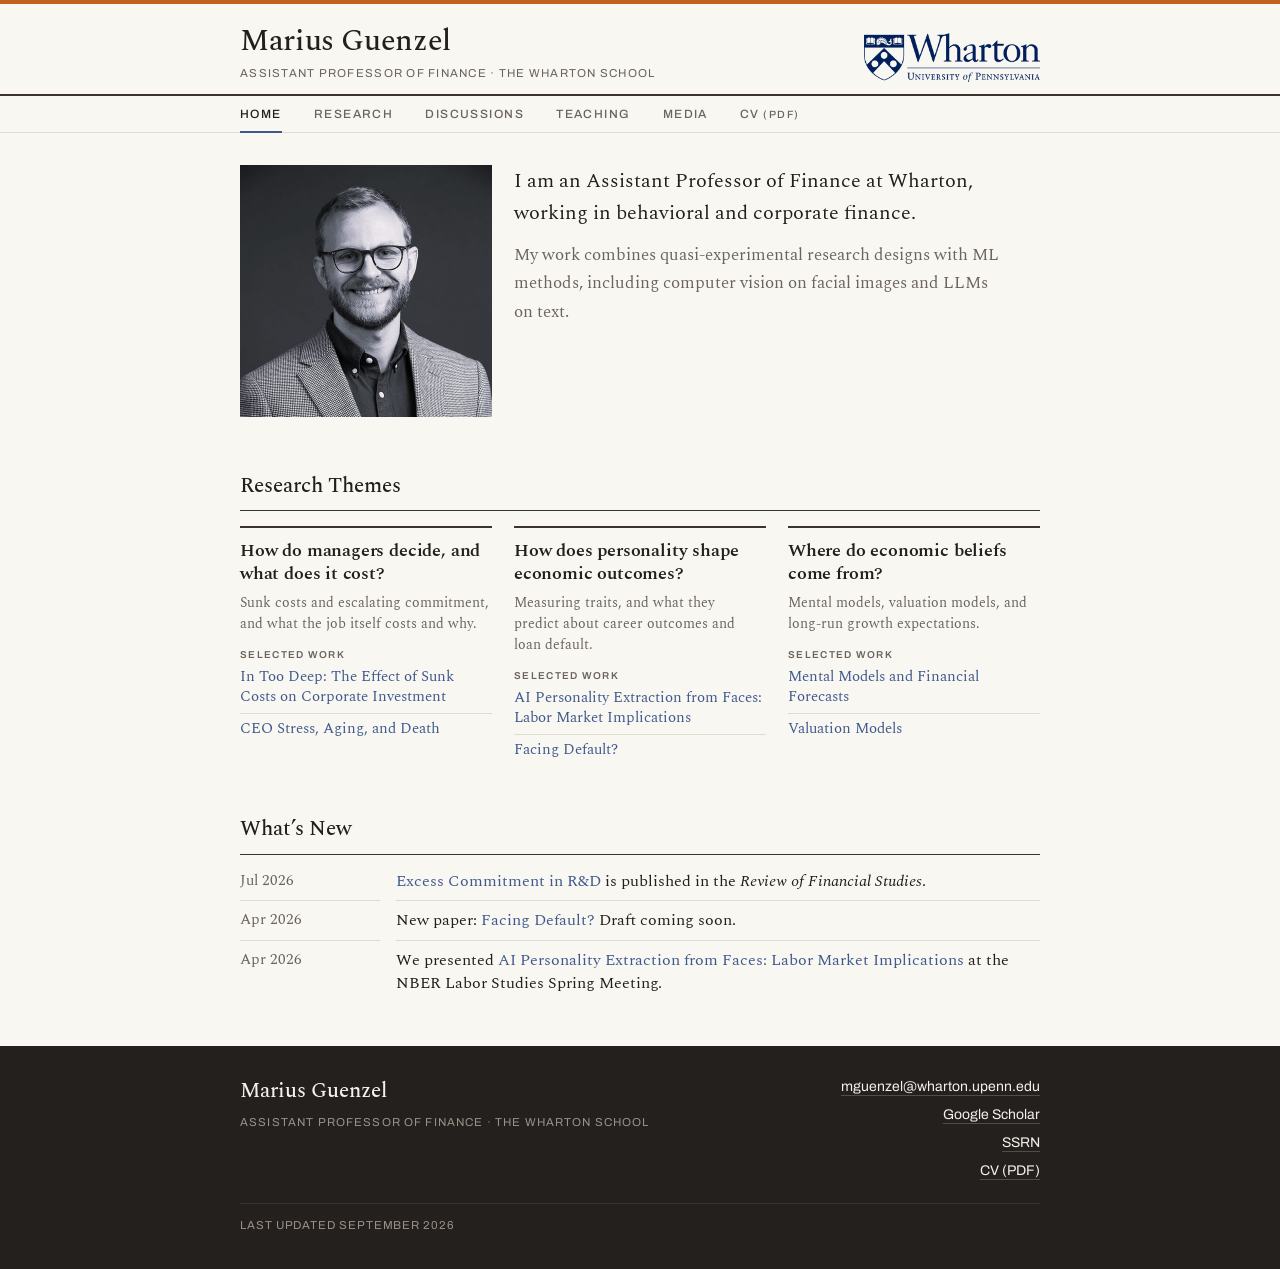
==== index.html @ 967c7da5 "Initial site" ====
<!doctype html>
<html lang="en">
<head>
<meta charset="utf-8">
<meta name="viewport" content="width=device-width, initial-scale=1">

<!-- iOS Safari auto-links bare number strings as telephone numbers, which turns
     volume and page citations into links. The CSS neutralises the styling; only
     this tag prevents the linking. -->
<meta name="format-detection" content="telephone=no">

<title>Marius Guenzel | Assistant Professor of Finance, The Wharton School</title>
<meta name="description" content="Marius Guenzel is an Assistant Professor of Finance at the Wharton School, working in behavioral and corporate finance with quasi-experimental designs and machine learning.">
<meta name="author" content="Marius Guenzel">
<link rel="canonical" href="https://www.mariusguenzel.com/">

<meta property="og:type" content="website">
<meta property="og:site_name" content="Marius Guenzel">
<meta property="og:title" content="Marius Guenzel | Assistant Professor of Finance, The Wharton School">
<meta property="og:description" content="Marius Guenzel is an Assistant Professor of Finance at the Wharton School, working in behavioral and corporate finance with quasi-experimental designs and machine learning.">
<meta property="og:url" content="https://www.mariusguenzel.com/">
<meta property="og:image" content="https://www.mariusguenzel.com/img/share.png">
<meta property="og:image:width" content="1200">
<meta property="og:image:height" content="630">
<meta name="twitter:card" content="summary_large_image">
<meta name="twitter:title" content="Marius Guenzel | Assistant Professor of Finance, The Wharton School">
<meta name="twitter:description" content="Marius Guenzel is an Assistant Professor of Finance at the Wharton School, working in behavioral and corporate finance with quasi-experimental designs and machine learning.">
<meta name="twitter:image" content="https://www.mariusguenzel.com/img/share.png">

<link rel="icon" href="favicon/mg.svg" type="image/svg+xml">
<link rel="alternate icon" href="favicon/mg.ico" sizes="32x32">
<link rel="apple-touch-icon" href="favicon/mg-180.png">

<link rel="preconnect" href="https://fonts.googleapis.com">
<link rel="preconnect" href="https://fonts.gstatic.com" crossorigin>
<link rel="stylesheet" href="https://fonts.googleapis.com/css2?family=Spectral:ital,wght@0,300;0,400;0,500;0,600;1,400&family=Archivo:wght@400;500;600&display=swap">
<link rel="stylesheet" href="css/site.css">
<script type="application/ld+json">
{
  "@context": "https://schema.org",
  "@type": "Person",
  "name": "Marius Guenzel",
  "givenName": "Marius",
  "familyName": "Guenzel",
  "jobTitle": "Assistant Professor of Finance",
  "url": "https://www.mariusguenzel.com/",
  "image": "https://www.mariusguenzel.com/img/guenzel-portrait.jpg",
  "email": "mguenzel@wharton.upenn.edu",
  "affiliation": {
    "@type": "CollegeOrUniversity",
    "name": "The Wharton School, University of Pennsylvania",
    "url": "https://www.wharton.upenn.edu/"
  },
  "sameAs": [
    "https://scholar.google.com/citations?user=2eia4X4AAAAJ",
    "https://papers.ssrn.com/sol3/cf_dev/AbsByAuth.cfm?per_id=4657581",
    "https://www.nber.org/people/marius_guenzel",
    "https://fnce.wharton.upenn.edu/profile/mguenzel/"
  ],
  "knowsAbout": ["Behavioral Finance", "Corporate Finance", "Managerial Decision-Making"]
}
</script>
</head>
<body>
<a class="skip" href="#view-home">Skip to content</a>
<div class="keyline"></div>

<header class="masthead">
  <div class="wrap masthead-inner">
    <div>
      <h1 class="wordmark"><a class="wordmark-link" href="index.html">Marius Guenzel</a></h1>
      <div class="standfirst">Assistant Professor of Finance<span class="mast-school"> &middot; The Wharton School</span></div>
    </div>
    <div class="logo-slot"><img src="img/wharton.png" alt="The Wharton School, University of Pennsylvania" width="588" height="164"></div>
  </div>
</header>

<div id="mast-end"></div>

<div class="tabs-shell" id="tabs-shell">
  <div class="wrap tabs-row">
    <span class="mini-name" aria-hidden="true">Marius Guenzel</span>
    <nav class="tabs" aria-label="Sections">
        <a class="tab" href="index.html" aria-current="page">Home</a>
        <a class="tab" href="research.html">Research</a>
        <a class="tab" href="discussions.html">Discussions</a>
        <a class="tab" href="teaching.html">Teaching</a>
        <a class="tab" href="media.html">Media</a>
        <a class="tab" href="cv/CV_Marius.pdf" target="_blank" rel="noopener noreferrer">CV <span class="ext">(PDF)</span><span class="sr-only"> (opens in a new tab)</span></a>
    </nav>

    <details class="navmenu">
      <summary>
        <span class="navmenu-label">Home</span>
        <svg class="menu-caret" width="9" height="7" viewBox="0 0 9 7" fill="currentColor" aria-hidden="true"><path d="M0 0h9L4.5 7z"></path></svg>
      </summary>
      <nav class="navmenu-panel" aria-label="Sections">
        <a class="menu-item" href="index.html" aria-current="page">Home</a>
        <a class="menu-item" href="research.html">Research</a>
        <a class="menu-item" href="discussions.html">Discussions</a>
        <a class="menu-item" href="teaching.html">Teaching</a>
        <a class="menu-item" href="media.html">Media</a>
        <a class="menu-item" href="cv/CV_Marius.pdf" target="_blank" rel="noopener noreferrer">CV <span class="ext">&nbsp;(PDF)</span><span class="sr-only"> (opens in a new tab)</span></a>
      </nav>
    </details>
  </div>
</div>
<main class="page" id="view-home">
  <div class="wrap stack">

    <section class="intro">
      <div class="portrait-col">
        <div class="portrait">
          <img src="img/guenzel-portrait.jpg" alt="Marius Guenzel">
        </div>
      </div>
      <div>
        <p class="lede">I am an Assistant Professor of Finance at Wharton, working in behavioral and corporate finance.</p>
        <p class="sub">My work combines quasi-experimental research designs with ML methods, including computer vision on facial images and LLMs on text.</p>
      </div>
    </section>

  </div>

  <section class="themes-wide">
    <div class="wrap-wide">
      <div class="sec-head">
        <h2>Research Themes</h2>
      </div>
      <div class="theme-grid">
        <div class="theme">
          <div class="theme-name">How do managers decide, and what does it cost?</div>
          <div class="theme-q">Sunk costs and escalating commitment, and what the job itself costs and why.</div>
          <div class="theme-work">
            <div class="theme-work-label">Selected work</div>
            <a href="research.html#p02">In Too Deep: The Effect of Sunk Costs on Corporate Investment</a>
            <a href="research.html#p03">CEO Stress, Aging, and Death</a>
          </div>
        </div>
        <div class="theme">
          <div class="theme-name">How does personality shape economic outcomes?</div>
          <div class="theme-q">Measuring traits, and what they predict about career outcomes and loan default.</div>
          <div class="theme-work">
            <div class="theme-work-label">Selected work</div>
            <a href="research.html#p10">AI Personality Extraction from Faces: Labor Market Implications</a>
            <a href="research.html#p11">Facing Default?</a>
          </div>
        </div>
        <div class="theme">
          <div class="theme-name">Where do economic beliefs come from?</div>
          <div class="theme-q">Mental models, valuation models, and long-run growth expectations.</div>
          <div class="theme-work">
            <div class="theme-work-label">Selected work</div>
            <a href="research.html#p08">Mental Models and Financial Forecasts</a>
            <a href="research.html#p09">Valuation Models</a>
          </div>
        </div>
      </div>
    </div>
  </section>

  <div class="wrap stack home-tail">
    <section>
      <div class="sec-head">
        <h2>What&rsquo;s New</h2>
      </div>
      <div class="whats-new">
        <div class="wn-date">Jul 2026</div>
        <div class="wn-text"><a href="research.html#p04">Excess Commitment in R&amp;D</a> is published in the <em>Review of Financial Studies</em>.</div>

        <div class="wn-date">Apr 2026</div>
        <div class="wn-text">New paper: <a href="research.html#p11">Facing Default?</a> Draft coming soon.</div>

        <div class="wn-date">Apr 2026</div>
        <div class="wn-text">We presented <a href="research.html#p10">AI Personality Extraction from Faces: Labor Market Implications</a> at the NBER Labor Studies Spring Meeting.</div>
      </div>
    </section>

  </div>
</main>
<footer class="site-foot">
  <div class="wrap">
    <div class="foot-grid">
      <div>
        <div class="foot-name">Marius Guenzel</div>
        <div class="foot-role">Assistant Professor of Finance &middot; The Wharton School</div>
      </div>
      <div class="foot-links">
        <a href="mailto:mguenzel@wharton.upenn.edu">mguenzel@wharton.upenn.edu</a>
        <a href="https://scholar.google.com/citations?user=2eia4X4AAAAJ&amp;hl=en" rel="noopener noreferrer" target="_blank">Google Scholar<span class="sr-only"> (opens in a new tab)</span></a>
        <a href="https://papers.ssrn.com/sol3/cf_dev/AbsByAuth.cfm?per_id=4657581" rel="noopener noreferrer" target="_blank">SSRN<span class="sr-only"> (opens in a new tab)</span></a>
        <a href="cv/CV_Marius.pdf" target="_blank" rel="noopener noreferrer">CV (PDF)<span class="sr-only"> (opens in a new tab)</span></a>
      </div>
    </div>
    <div class="foot-rule"></div>
    <div class="foot-updated">Last updated <time datetime="2026-09">September 2026</time></div>
  </div>
</footer>

<script>
  // The name appears in the pinned bar once the masthead has scrolled past.
  // This is the only script on the site; navigation is real links.
  (function () {
    var shell = document.getElementById('tabs-shell');
    var sentinel = document.getElementById('mast-end');
    if (shell && sentinel && 'IntersectionObserver' in window) {
      new IntersectionObserver(function (entries) {
        shell.classList.toggle('scrolled', !entries[0].isIntersecting);
      }, { rootMargin: '0px', threshold: 0 }).observe(sentinel);
    }
  })();
</script>
</body>
</html>
---- css/site.css ----
:root {
  --bg:          #F8F7F2;
  --bg-alt:      #F0EEE6;
  --ink:         #221F1C;
  --muted:       #6B635C;
  --rule:        #DFDBCE;
  --rule-strong: #3B332C;
  --accent:      #40598C;
  --accent-hov:  #334770;

  /* Publication accent. Two accents, two jobs: blue means interactive,
     sienna means published. Journal names take the darker value; the 4px
     keyline takes the brighter one, which is legal because a rule is a
     graphic element and needs 3:1, not the 4.5:1 that text needs. */
  --venue:       #A34A1C;
  --keyline:     #C2601E;

  --dark:        #24201D;
  --dark-text:   #CBC3BA;
  --dark-hi:     #F4F1EC;
  --dark-rule:   #554C44;
  --dark-muted:  #9A9089;

  --serif: 'Spectral', Georgia, 'Times New Roman', serif;
  --sans:  'Archivo', 'Helvetica Neue', Arial, sans-serif;
  --measure: 880px;
  --gutter: 40px;
}

* { box-sizing: border-box; }

body {
  margin: 0;
  background: var(--bg);
  color: var(--ink);
  font-family: var(--sans);
  font-size: 15px;
  line-height: 1.5;
  -webkit-font-smoothing: antialiased;
}

a { color: var(--accent); text-decoration: none; }
a:hover { color: var(--accent-hov); text-decoration: underline; }

/* iOS Safari auto-links bare number strings as telephone numbers, which
   turned the paper numbers and citation details blue. The real site should
   also carry <meta name="format-detection" content="telephone=no"> in the
   head; this neutralises the styling wherever that meta is not present. */
a[href^="tel:"] {
  color: inherit;
  text-decoration: none;
  pointer-events: none;
}
:focus-visible { outline: 2px solid var(--accent); outline-offset: 3px; }
h1, h2, h3, p { margin: 0; }

.wrap { max-width: var(--measure); margin: 0 auto; padding: 0 var(--gutter); }

/* Journal-cover keyline. Bookends the dark footer at the other end.
   4px, not 5 Ã¢â‚¬â€ burgundy is dark enough that 5 read heavier than intended. */
.keyline { height: 4px; background: var(--keyline); }

/* ---------- masthead ---------- */

.masthead { padding: 22px 0 12px; }
.masthead-inner {
  display: flex;
  align-items: flex-end;
  justify-content: space-between;
  gap: 32px;
  flex-wrap: wrap;
}
.wordmark {
  font-family: var(--serif);
  font-size: 30px;
  font-weight: 500;
  line-height: 1.05;
  letter-spacing: -0.012em;
}
.standfirst {
  margin-top: 7px;
  font-size: 11.5px;
  letter-spacing: 0.11em;
  text-transform: uppercase;
  color: var(--muted);
}
.logo-slot { width: 176px; display: block; }
.logo-slot img { width: 100%; height: auto; display: block; }

/* ---------- tabs ---------- */

.tabs-shell {
  position: sticky;
  top: 0;
  z-index: 10;
  background: var(--bg);
  border-top: 2px solid var(--rule-strong);
  border-bottom: 1px solid var(--rule);
}
.tabs-row { display: flex; align-items: center; }

/* The masthead does not follow you down the page; the name does, in small
   type, once the masthead has scrolled past. */
.mini-name {
  font-family: var(--serif);
  font-size: 16px;
  font-weight: 600;
  color: var(--ink);
  white-space: nowrap;
  overflow: hidden;
  max-width: 0;
  opacity: 0;
  transition: max-width 260ms ease, opacity 180ms ease, margin-right 260ms ease;
  margin-right: 0;
}
.tabs-shell.scrolled .mini-name { max-width: 260px; opacity: 1; margin-right: 30px; }
@media (prefers-reduced-motion: reduce) { .mini-name { transition: none; } }

.tabs { display: flex; gap: 32px; flex-wrap: wrap; }
.tab {
  appearance: none;
  background: none;
  border: 0;
  border-bottom: 2px solid transparent;
  font: inherit;
  font-family: var(--sans);
  font-size: 12px;
  font-weight: 500;
  letter-spacing: 0.12em;
  text-transform: uppercase;
  color: var(--muted);
  padding: 9px 0 8px;
  margin-bottom: -1px;
  cursor: pointer;
  text-decoration: none;
  display: block;
}
.tab:hover { color: var(--ink); text-decoration: none; }
.tab[aria-current="page"] { color: var(--ink); border-bottom-color: var(--accent); }
.tab .ext { font-size: 10.5px; color: var(--muted); }

/* Mobile navigation: the tab row becomes a disclosure menu. Built on
   <details> like the paper accordions, so it works with JavaScript off. */
.navmenu { display: none; }
.navmenu > summary {
  list-style: none;
  display: flex;
  align-items: center;
  justify-content: space-between;
  gap: 12px;
  padding: 13px 0;
  cursor: pointer;
  font-size: 12.5px;
  font-weight: 600;
  letter-spacing: 0.12em;
  text-transform: uppercase;
  color: var(--ink);
}
.navmenu > summary::-webkit-details-marker { display: none; }
.navmenu .menu-caret { flex: 0 0 9px; fill: currentColor; transition: transform 140ms ease; }
.navmenu[open] > summary .menu-caret { transform: rotate(180deg); }
@media (prefers-reduced-motion: reduce) { .navmenu .menu-caret { transition: none; } }

.navmenu-panel { display: flex; flex-direction: column; padding-bottom: 6px; }
.menu-item {
  appearance: none;
  background: none;
  border: 0;
  border-top: 1px solid var(--rule);
  font: inherit;
  font-family: var(--sans);
  font-size: 16px;
  text-align: left;
  color: var(--ink);
  min-height: 46px;
  display: flex;
  align-items: center;
  cursor: pointer;
  text-decoration: none;
  padding: 0;
}
.menu-item:hover { text-decoration: none; }
.menu-item[aria-current="page"] { color: var(--accent); font-weight: 600; }
.menu-item .ext { font-size: 13px; color: var(--muted); }

/* ---------- pages ---------- */

.page { padding: 20px 0 30px; }
.stack { display: flex; flex-direction: column; gap: 20px; }

.page-title {
  font-family: var(--serif);
  font-size: 24px;
  font-weight: 500;
  letter-spacing: -0.008em;
}

.sec-head {
  padding-bottom: 6px;
  border-bottom: 1px solid var(--rule-strong);
  margin-bottom: 8px;
}
.sec-head h2 {
  font-family: var(--serif);
  font-size: 19.5px;
  font-weight: 500;
}

/* ---------- intro ---------- */

.intro { display: flex; gap: 28px; align-items: flex-start; }
.portrait-col { flex: 0 0 148px; }

/* Square corners, deliberately: there is no border-radius anywhere on
   this site. A rounded photograph would be the one rounded thing on the
   page, and rounding a portrait is the avatar convention Ã¢â‚¬â€ app UI
   grammar on a page built to read as printed matter.

   No frame either. A 1px --rule hairline was tried and removed: the
   headshot is black and white on charcoal, so a pale line between a dark
   photo and a cream ground is invisible at any normal viewing distance.
   The photo already carries the hardest edge on the page; nothing needs
   to be added to it. */
.portrait {
  width: 148px;
  height: 222px;
  background: var(--bg-alt);
  overflow: hidden;
}
.portrait img { width: 100%; height: 100%; object-fit: cover; display: block; }

.lede {
  font-family: var(--serif);
  font-size: 18.5px;
  line-height: 1.55;
  text-wrap: pretty;
}
.sub {
  font-family: var(--serif);
  font-size: 16px;
  line-height: 1.6;
  color: var(--muted);
  margin-top: 12px;
  text-wrap: pretty;
}

/* ---------- what's new ---------- */

.whats-new { display: grid; grid-template-columns: 140px 1fr; gap: 0 16px; }
.whats-new > * { border-top: 1px solid var(--rule); padding: 9px 0; }
.whats-new > *:nth-child(1), .whats-new > *:nth-child(2) { border-top: 0; padding-top: 0; }
.wn-date {
  font-family: var(--serif);
  font-size: 15px;
  color: var(--muted);
  font-variant-numeric: tabular-nums;
}
.wn-text {
  font-family: var(--serif);
  font-size: 16px;
  line-height: 1.48;
  text-wrap: pretty;
}

/* ---------- paper entry ---------- */

.paper {
  display: grid;
  grid-template-columns: 34px 1fr;
  gap: 0 16px;
  padding: 10px 0;
  border-bottom: 1px solid var(--rule);
}
.paper:last-child { border-bottom: 0; }
.paper-num {
  font-family: var(--serif);
  font-size: 14px;
  color: var(--muted);
  padding-top: 3px;
  font-variant-numeric: tabular-nums;
}
.paper-body { min-width: 0; display: flex; flex-direction: column; gap: 4px; }

.paper-title {
  font-family: var(--serif);
  font-size: 18px;
  font-weight: 600;
  line-height: 1.25;
  text-wrap: pretty;
}
.byline { font-size: 13px; color: var(--muted); }

/* Optional plain-language line under a paper title, for readers who are not
   economists. Styled and ready; add a <div class="takeaway"> under any title
   and it needs no further CSS. Deliberately unused for now. */
.takeaway {
  font-family: var(--serif);
  font-style: italic;
  font-size: 15.5px;
  line-height: 1.45;
  color: var(--muted);
  text-wrap: pretty;
}

/* One treatment for every venue line: published, forthcoming, under review. */
/* Journal names sit below the title in weight but stand apart by colour and
   italic Ã¢â‚¬â€ citation convention does the work, so nothing has to shout. */
.venue-line { display: flex; align-items: baseline; flex-wrap: wrap; gap: 1px 9px; }
.journal {
  font-family: var(--serif);
  font-size: 15.5px;
  font-style: italic;
  font-weight: 500;
  color: var(--venue);
}
.venue-detail {
  font-family: var(--serif);
  font-size: 15px;
  color: var(--muted);
  font-variant-numeric: tabular-nums;
}

.award { font-size: 13px; font-weight: 500; color: var(--ink); }

/* The burgundy accent is confined to the Research page. It was tried on a
   journal named in running prose in What's New and removed: in a sentence
   that already carries a blue link, a second coloured span reads as a second
   link rather than as a venue. Journals in prose stay plain italic. */

.links { display: flex; flex-wrap: wrap; gap: 16px; font-size: 13px; }

/* Stacked, never side by side Ã¢â‚¬â€ an open panel would shove its neighbour around. */
.disclosures { display: flex; flex-direction: column; gap: 3px; margin-top: 4px; }
details { width: 100%; }

details > summary {
  list-style: none;
  cursor: pointer;
  display: flex;
  align-items: center;
  gap: 8px;
  color: var(--accent);
  font-size: 13.5px;
  width: fit-content;
  padding: 2px 0;
}
details > summary::-webkit-details-marker { display: none; }
details > summary:hover { color: var(--accent-hov); text-decoration: underline; }
.caret { flex: 0 0 7px; fill: currentColor; transition: transform 120ms ease; }
details[open] > summary .caret { transform: rotate(90deg); }
@media (prefers-reduced-motion: reduce) { .caret { transition: none; } }

.panel { border-left: 1px solid var(--rule); padding: 2px 0 2px 16px; margin: 6px 0 8px; }
/* No cap. The abstract fills the panel Ã¢â‚¬â€ 733px at the 880 measure, about
   100 characters Ã¢â‚¬â€ which is as wide as it can go without leaving the
   column the rest of the entry sits in.

   This went 64ch Ã¢â€ â€™ 82ch Ã¢â€ â€™ none, each step to make the block shorter
   rather than to improve the measure; at 100ch the line is past textbook
   comfort. Two things pay for that: 1.65 line-height, so the eye finds
   the start of the next line, and the fact that the panel is closed by
   default and opened deliberately by someone who wants this specific
   abstract. It is not text anyone reads by accident. The presentations
   list below it is uncapped too, so the two panels now agree. */
.panel.abstract { font-family: var(--serif); font-size: 15px; line-height: 1.65; }
/* Most abstracts are a single block. The handbook chapter carries a
   three-paragraph Summary instead, and the global `p { margin: 0 }`
   would otherwise run its paragraphs together. */
.panel.abstract p + p { margin-top: 0.72em; }
.panel.list { font-size: 13.5px; line-height: 1.75; color: var(--muted); }

/* A presentation panel reads top to bottom as scope, list, legend.
   The accordion label is just "Presentations", matching its sibling
   "Abstract". Both qualifiers live in the scope line instead: the scope
   is a property of the list, not of the control that opens it, and
   "Selected" is a claim about completeness that matters to someone
   reading the list rather than to someone deciding whether to open it.
   Stacking it in both places said it twice, fifteen pixels apart. */
/* No rules inside the panel. The panel already has a left border; three
   hairlines in a 13.5px block turned a short list into a small table.
   Space does the separating instead. */
.panel .scope {
  font-size: 12px;
  line-height: 1.5;
  color: var(--muted);
  margin-bottom: 9px;
}

/* Each panel carries its own legend rather than the page carrying one. A
   legend is only useful where the marker is in view, and these panels open
   one at a time Ã¢â‚¬â€ a note at the foot of a twelve-entry page would be a
   scroll away from the asterisk it explains. Only the markers that actually
   occur in a given list are printed, so two papers carry no legend at all. */
.panel .legend {
  margin-top: 10px;
  font-size: 12px;
  line-height: 1.5;
  color: var(--muted);
}
/* The marker in ink so the eye can match it to the list above, raised
   explicitly rather than relying on the font. Archivo sets the asterisk
   near the middle of the cap height, which reads as punctuation; lifted it
   reads as the reference mark it is. */
.panel .legend .mk {
  color: var(--ink);
  font-weight: 500;
  display: inline-block;
  transform: translateY(-0.22em);
}

.ph { color: var(--muted); font-style: italic; }

/* ---------- discussions ---------- */

.disc {
  display: grid;
  grid-template-columns: 140px 1fr;
  gap: 0 16px;
  padding: 9px 0;
  border-bottom: 1px solid var(--rule);
}
.disc:last-child { border-bottom: 0; }
.venue {
  font-size: 11.5px;
  letter-spacing: 0.09em;
  text-transform: uppercase;
  color: var(--muted);
  padding-top: 3px;
}
.disc-body { display: flex; flex-direction: column; gap: 2px; min-width: 0; }
.disc-title { font-family: var(--serif); font-size: 16px; line-height: 1.32; text-wrap: pretty; }
.disc-meta { font-size: 13px; color: var(--muted); }

/* ---------- media ---------- */

.media {
  display: grid;
  grid-template-columns: 140px 1fr;
  gap: 0 16px;
  padding: 11px 0;
  border-bottom: 1px solid var(--rule);
}
.media:last-child { border-bottom: 0; }
/* Dates set like What's New Ã¢â‚¬â€ both are dates, so both are serif figures. */
.media-date {
  font-family: var(--serif);
  font-size: 15px;
  color: var(--muted);
  font-variant-numeric: tabular-nums;
  padding-top: 1px;
}
.media-body { display: flex; flex-direction: column; gap: 3px; min-width: 0; }
.media-title {
  font-family: var(--serif);
  font-size: 16.5px;
  line-height: 1.3;
  text-wrap: pretty;
}
/* The outlet is the signal for this page's readers, not the headline Ã¢â‚¬â€
   so it sits in ink, scannable down the column. */
.media-outlet { font-size: 13.5px; font-weight: 500; color: var(--ink); }
/* How Marius was involved. Factual, not evaluative: a controlled vocabulary
   of Interview / Interviewed / Research covered. */
.media-role { font-weight: 400; color: var(--muted); }
.media-note {
  font-family: var(--serif);
  font-style: italic;
  font-size: 14.5px;
  line-height: 1.4;
  color: var(--muted);
  margin-top: 1px;
}

/* Provenance line under the page title. A sentence, not a logo wall. */
.page-note {
  font-family: var(--serif);
  font-size: 16px;
  line-height: 1.5;
  color: var(--muted);
  margin-top: 9px;
  max-width: 62ch;
  text-wrap: pretty;
}
.page-note strong { font-weight: 500; color: var(--ink); }

/* ---------- teaching ---------- */

.course {
  display: grid;
  grid-template-columns: 140px 1fr;
  gap: 0 16px;
  padding: 9px 0;
  border-bottom: 1px solid var(--rule);
}
.course:last-child { border-bottom: 0; }
.level {
  font-size: 11.5px;
  letter-spacing: 0.09em;
  text-transform: uppercase;
  color: var(--muted);
  padding-top: 5px;
}
.course-body { display: flex; flex-direction: column; gap: 3px; min-width: 0; }
.course-title { font-family: var(--serif); font-size: 17.5px; font-weight: 500; line-height: 1.26; }

/* ---------- dark footer ---------- */

.site-foot { background: var(--dark); color: var(--dark-text); }
.site-foot .wrap { padding-top: 30px; padding-bottom: 34px; }
.foot-grid {
  display: flex;
  justify-content: space-between;
  align-items: flex-start;
  gap: 36px;
  flex-wrap: wrap;
}
.foot-name { font-family: var(--serif); font-size: 21px; font-weight: 500; color: var(--dark-hi); }
.foot-role {
  margin-top: 6px;
  font-size: 11.5px;
  letter-spacing: 0.1em;
  text-transform: uppercase;
  color: var(--dark-muted);
}
.foot-links { display: flex; flex-direction: column; gap: 7px; font-size: 14px; text-align: right; }
.foot-links a {
  color: var(--dark-hi);
  text-decoration: underline;
  text-decoration-color: var(--dark-rule);
  text-underline-offset: 4px;
}
.foot-links a:hover { color: #FFFFFF; text-decoration-color: var(--dark-hi); }
.foot-rule { height: 1px; background: #3A332E; margin: 22px 0 13px; }
.foot-updated {
  font-size: 11.5px;
  letter-spacing: 0.08em;
  text-transform: uppercase;
  color: var(--dark-muted);
}
.foot-updated .ph { color: var(--dark-muted); }

/* ---------- research themes (home page) ----------
   No numbering: three concurrent areas are not a sequence, and 01/02/03
   would assert an order that isn't there. The rules do the separating. */

/* Aligned to the page measure like everything else. */
.themes-wide { margin-top: 54px; }
.wrap-wide { max-width: var(--measure); margin: 0 auto; padding: 0 var(--gutter); }

/* Capped columns. Static: no hover colour, no click behaviour, no links on
   the questions. Everything is visible at rest.

   Fifteen alternatives were built and rejected over one session Ã¢â‚¬â€ ruleless
   columns, editorial rows, tint panels, drawn figures, larger type, a
   thesis line, findings with numbers, a compact index, a dark band, a cream
   band, questions alone, folding the block into the bio, running prose,
   three dark blocks, copper caps, hover states, and a tab-like disclosure.
   This original was kept every time. It is a signpost between the portrait
   and the news; it is meant to be read in four seconds and then ignored,
   and each attempt to make it more interesting made it compete with the
   papers, which are the actual content of this site.

   Do not re-propose. Studies are linked in the palette section of
   CLAUDE.md. If this block ever needs to improve, the lever is the copy Ã¢â‚¬â€
   three questions and three glosses Ã¢â‚¬â€ not the frame around it. */
.theme-grid { display: grid; grid-template-columns: repeat(3, minmax(0, 1fr)); gap: 22px; }
.theme {
  display: flex;
  flex-direction: column;
  gap: 7px;
  border-top: 2px solid var(--rule-strong);
  padding-top: 12px;
}
.theme-name {
  font-family: var(--serif);
  font-size: 18px;
  font-weight: 600;
  line-height: 1.25;
  letter-spacing: -0.01em;
}

/* Headings wrap naturally. text-wrap: balance was tried and removed Ã¢â‚¬â€ it
   evened the line lengths at the cost of breaking before the sense did. */

/* Hairlines between the selected papers, matching every other list on the
   site. Without them a two-line title above a one-line title reads as one
   block of text. */
.theme-work { margin-top: 6px; display: flex; flex-direction: column; gap: 0; }
.theme-work a { padding-bottom: 6px; }
.theme-work a + a { border-top: 1px solid var(--rule); padding-top: 6px; }
.theme-work a:last-child { padding-bottom: 0; }
.theme-work-label {
  font-size: 10px;
  font-weight: 600;
  letter-spacing: 0.13em;
  text-transform: uppercase;
  color: var(--muted);
  margin-bottom: 6px;
}
.theme-work a { font-family: var(--serif); font-size: 14.5px; line-height: 1.33; }
/* Roman, not italic. The description is already three steps away from the
   heading above it Ã¢â‚¬â€ smaller, lighter, muted Ã¢â‚¬â€ so the italic was a fourth
   signal for a distinction that was not in doubt, and it read as a pull
   quote rather than as a line of explanation.

   14px, not 15. Cutting the line entirely was considered and rejected
   (https://claude.ai/code/artifact/cfbfd085-6bdb-423a-85a0-0934b1d5f403);
   what was true in that argument is that the line partly restates the
   papers beneath it, so it should read as a subordinate gloss rather than
   as a second heading. At 15px against an 18px name it was competing. */
.theme-q {
  font-family: var(--serif);
  font-size: 14px;
  line-height: 1.5;
  color: var(--muted);
  text-wrap: pretty;
}

/* Two layout devices on the site, each used consistently:

   - the three-column grid (portrait and bio, research themes), where the
     page measure is divided equally and things span whole columns;
   - the 140px label row (What's New, Discussions, Teaching, Media), where
     a short label Ã¢â‚¬â€ date, venue, level Ã¢â‚¬â€ sits beside a body of text.

   What's New used to be 100px, the only place that number appeared. It is
   a list, so it now takes the list column and matches the three list pages
   it shares content types with. Putting the lists on the three-column grid
   instead was tried and reverted: a 252px column for "Undergraduate" is a
   third of the page spent on one word.

   The Research page's 34px paper number is neither Ã¢â‚¬â€ it is a margin mark. */

.home-tail { margin-top: 54px; }

/* ---------- home keeps the roomier rhythm ----------
   The tightening above is for the long list pages; the home page has
   little enough on it that the space reads as composure, not waste. */

#view-home { padding: 32px 0 44px; }
#view-home .stack { gap: 36px; }
#view-home .sec-head { padding-bottom: 8px; margin-bottom: 15px; }
#view-home .sec-head h2 { font-size: 21px; }
/* The intro runs on the themes grid, not on a column width of its own.
   Portrait in column 1, bio spanning 2Ã¢â‚¬â€œ3, so the photograph's left edge
   lines up with the first theme and the bio's with the second. The home
   page had been running on two grids; this is the one change that makes
   it read as composed rather than merely tidy. */
#view-home .intro {
  display: grid;
  grid-template-columns: repeat(3, minmax(0, 1fr));
  gap: 22px;
  align-items: start;
}
#view-home .intro > div:last-child { grid-column: span 2; }
#view-home .portrait-col { flex: none; }

/* Square, filling the column Ã¢â‚¬â€ 252px at the 880 measure.
   1:1 is a real headshot format (faculty directories, conference
   programs) rather than a ratio picked to hit a height. It is also
   shorter than the 270 it replaces, so the plate gets wider and the
   intro block gets shorter at the same time.

   No frame. A mat and hairline was built and rejected on sight as a
   picture-frame gesture that dates the page; the photograph keeps the
   hard edge it already has.

   object-position pins the top so the 33% the square crop discards
   comes off the bottom, which in this photograph is jacket. Centred Ã¢â‚¬â€
   the default Ã¢â‚¬â€ it would take half of that off the hair. */
#view-home .portrait { width: 100%; height: auto; aspect-ratio: 1 / 1; }
#view-home .portrait img { object-position: center top; }
#view-home .lede { font-size: 20px; line-height: 1.6; }
#view-home .sub { font-size: 17px; line-height: 1.68; margin-top: 12px; }
#view-home .whats-new { gap: 0 16px; }
#view-home .whats-new > * { padding: 8px 0; }
#view-home .whats-new > *:nth-child(1), #view-home .whats-new > *:nth-child(2) { padding-top: 0; }
#view-home .wn-date { font-size: 15px; }
#view-home .wn-text { font-size: 16px; line-height: 1.42; }

/* Themes stack well before the phone breakpoint. Three columns inside a
   ~700px viewport leaves each about 215px, which chops the questions into
   three ragged lines. Balancing is also switched off once stacked: at full
   width the headings should simply fill the line. */
@media (max-width: 900px) {
  .theme-grid { grid-template-columns: 1fr; gap: 20px; }
  .theme-name { text-wrap: wrap; }
  .theme-q { max-width: 60ch; }
}

/* ---------- responsive ---------- */

@media (max-width: 760px) {
  .theme-grid { grid-template-columns: 1fr; gap: 18px; }
  :root { --gutter: 22px; }
  .masthead { padding: 18px 0 11px; }
  .masthead-inner { align-items: flex-start; gap: 18px; }
  .wordmark { font-size: 25px; }
  .mast-school { display: none; }
  .logo-slot { width: 138px; }
  .page-title { font-size: 21px; }
  .page { padding: 18px 0 26px; }
  .stack { gap: 18px; }
  .tabs { display: none; }
  .navmenu { display: block; flex: 1; }
  .intro { flex-direction: column; gap: 20px; }
  .portrait-col { flex: none; }
  .lede { font-size: 17.5px; }
  .whats-new { grid-template-columns: 1fr; gap: 0; }
  .whats-new > *:nth-child(2n) { border-top: 0; padding-top: 0; }
  .whats-new > *:nth-child(2n+1) { padding-bottom: 3px; }

  #view-home { padding: 22px 0 32px; }
  #view-home .stack { gap: 26px; }
  #view-home .intro { grid-template-columns: 1fr; gap: 22px; }
  #view-home .intro > div:last-child { grid-column: auto; }
  #view-home .portrait-col { flex: none; }
  /* Stacked, the plate is an object rather than a column. */
  #view-home .portrait { width: 200px; }
  #view-home .lede { font-size: 18px; }
  #view-home .sub { font-size: 16px; }
  #view-home .whats-new { grid-template-columns: 1fr; }
  #view-home .whats-new > *:nth-child(2n) { border-top: 0; padding-top: 0; }
  #view-home .whats-new > *:nth-child(2n+1) { padding-bottom: 3px; }
  #view-home .whats-new { grid-template-columns: 1fr; gap: 2px; }
  #view-home .wn-date { padding-top: 13px; }
  .paper { grid-template-columns: 1fr; }
  .paper-num { padding-top: 0; padding-bottom: 2px; }
  .disc, .course, .media { grid-template-columns: 1fr; gap: 4px; }
  .venue, .level, .media-date { padding-top: 0; }
  .foot-links { text-align: left; }
  .site-foot .wrap { padding-top: 26px; padding-bottom: 30px; }
}

/* ---------- print ---------- */

@media print {
  body { background: none; }
  .page { padding-top: 0; }

  /* Sticky chrome means nothing on paper. */
  .tabs-shell, .navmenu { display: none; }

  /* <details> prints closed. Without this rule the Research page prints
     with every abstract and presentation list silently missing Ã¢â‚¬â€ the
     single worst thing this stylesheet prevents. */
  details > .panel { display: block !important; }
  details > summary { color: var(--ink); font-weight: 500; }
  .caret { display: none; }

  /* The footer band is a background colour, and browsers do not print
     background colours by default. Left alone, #CBC3BA text would print
     on white paper Ã¢â‚¬â€ invisible. Reprint the band as plain text. */
  .site-foot { background: none; color: var(--ink); border-top: 1px solid var(--rule); }
  .foot-name { color: var(--ink); }
  .foot-links a { color: var(--ink); text-decoration-color: var(--rule); }
  .foot-role, .foot-updated { color: var(--muted); }
  .foot-rule { background: var(--rule); }

  /* An entry should not split across a page break. */
  .paper, .disc, .course, .media, .theme { break-inside: avoid; page-break-inside: avoid; }

  /* Paper is not clickable, so give the reader the destination. Placeholder
     and mail links are excluded, so the mockup does not print "(#)" beside
     all 55 of them; this starts earning its place once real URLs land. */
  a[href]:not([href="#"]):not([href^="mailto:"])::after {
    content: " (" attr(href) ")";
    font-size: 11px;
    color: var(--muted);
    word-break: break-all;
  }
}
/* ==========================================================================
   SITE ADDITIONS
   Present on the real site and not in the mockup, which had no <head>,
   no real navigation and no skip link.
   ========================================================================== */

/* The masthead name links home. It must not take the link colour - it is the
   masthead, not a link in prose. */
.wordmark-link {
  color: inherit;
  text-decoration: none;
}
.wordmark-link:hover { color: inherit; text-decoration: none; }

/* Keyboard users land on the tab bar otherwise, and have to walk the whole
   nav on every page. */
.skip {
  position: absolute;
  left: -9999px;
  top: 0;
  background: var(--bg);
  color: var(--ink);
  padding: 10px 16px;
  z-index: 100;
  font-size: 13px;
  border: 1px solid var(--rule-strong);
}
.skip:focus { left: 8px; top: 8px; }
/* ==========================================================================
   PRINT
   People print the Research page before a seminar. Browsers print a closed
   <details> closed, so the abstracts have to be forced open here or they are
   silently lost from the printout.
   ========================================================================== */

@media print {
  :root {
    --bg: #FFFFFF;
    --ink: #000000;
    --muted: #333333;
    --rule: #BBBBBB;
    --rule-strong: #000000;
  }

  body { background: #FFFFFF; font-size: 10.5pt; }

  /* Screen furniture that means nothing on paper. */
  .keyline,
  .tabs-shell,
  .navmenu,
  .logo-slot { display: none !important; }

  .masthead { padding: 0 0 10pt; }
  .wordmark { font-size: 20pt; }
  .wrap { max-width: none; padding: 0; }

  /* Every panel open, and the twisty gone - it is a control, not content. */
  details > .panel,
  .panel { display: block !important; }
  details > summary { display: none !important; }
  .panel { border-left: 0; padding-left: 0; margin-top: 2pt; }

  /* Give the abstract a label, since its summary row is suppressed above. */
  .panel.abstract::before {
    content: "Abstract. ";
    font-weight: 600;
  }

  /* A link is useless on paper unless its target is printed with it. */
  a { color: #000000; text-decoration: none; }
  .links a::after,
  .media-title::after {
    content: " <" attr(href) ">";
    font-size: 8.5pt;
    color: #444444;
    word-break: break-all;
  }
  /* Internal jumps and unfilled stubs would print as noise. */
  .links a[href="#"]::after,
  .media-title[href="#"]::after { content: ""; }

  /* Nothing should straddle a page break mid-entry. */
  .paper, .media, .disc, .course { break-inside: avoid; page-break-inside: avoid; }
  .sec-head { break-after: avoid; page-break-after: avoid; }

  /* The dark band inverts to nothing useful and costs a whole toner pass. */
  .site-foot { background: none; color: #000000; border-top: 1px solid #BBBBBB; }
  .site-foot .wrap { padding: 10pt 0 0; }
  .foot-name, .foot-links a { color: #000000; }
  .foot-rule { display: none; }
  .foot-role, .foot-updated { color: #333333; }
}
/* Jumping to a paper from the home page would otherwise land it underneath the
   sticky tab bar. */
.paper[id] { scroll-margin-top: 66px; }
@media (max-width: 760px) { .paper[id] { scroll-margin-top: 58px; } }
/* Links that leave the site open in a new tab. Sighted users see the new tab
   appear; screen-reader users are told, which is the whole point of this class.
   Clipped rather than display:none, so it is still read aloud. */
.sr-only {
  position: absolute;
  width: 1px;
  height: 1px;
  padding: 0;
  margin: -1px;
  overflow: hidden;
  clip: rect(0, 0, 0, 0);
  white-space: nowrap;
  border: 0;
}
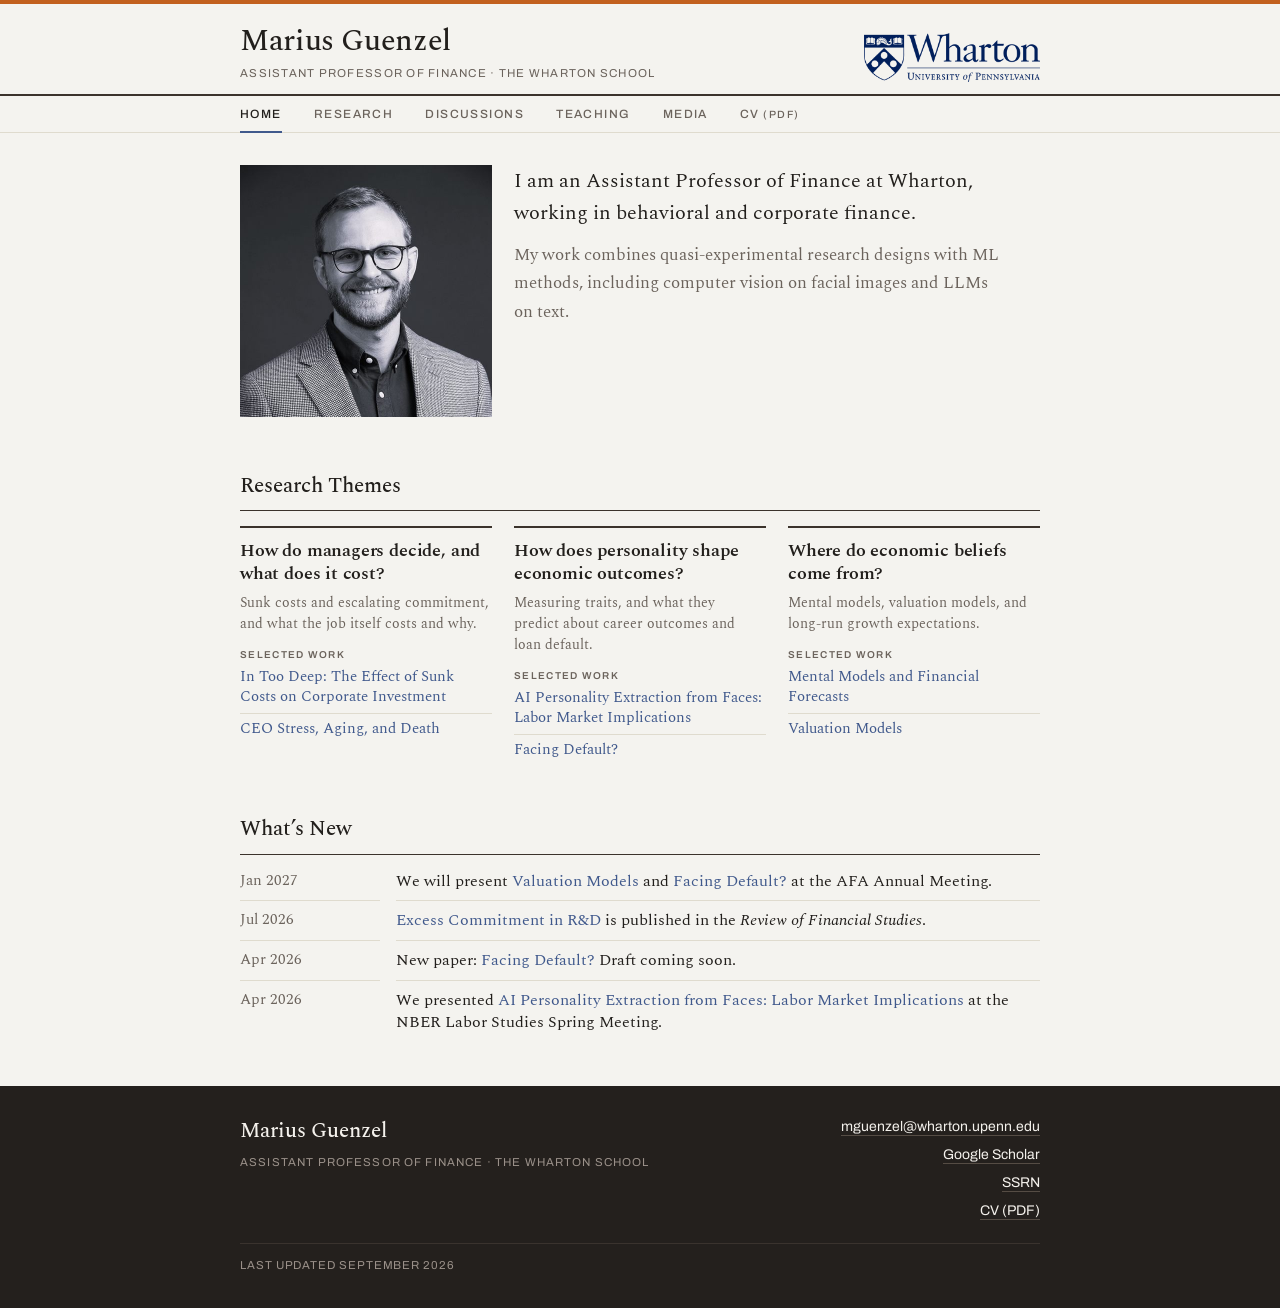
==== commit 319cb2a7: "Update index.html" ====
--- a/index.html
+++ b/index.html
@@ -165,6 +165,9 @@
         <h2>What&rsquo;s New</h2>
       </div>
       <div class="whats-new">
+        <div class="wn-date">Jan 2027</div>
+        <div class="wn-text">We will present <a href="research.html#p09">Valuation Models</a> and <a href="research.html#p11">Facing Default?</a> at the AFA Annual Meeting.</div>
+
         <div class="wn-date">Jul 2026</div>
         <div class="wn-text"><a href="research.html#p04">Excess Commitment in R&amp;D</a> is published in the <em>Review of Financial Studies</em>.</div>
 
--- a/css/site.css
+++ b/css/site.css
@@ -1,6 +1,6 @@
 :root {
-  --bg:          #F8F7F2;
-  --bg-alt:      #F0EEE6;
+  --bg:          #F4F3EF;
+  --bg-alt:      #ECEAE4;
   --ink:         #221F1C;
   --muted:       #6B635C;
   --rule:        #DFDBCE;
@@ -57,7 +57,7 @@
 .wrap { max-width: var(--measure); margin: 0 auto; padding: 0 var(--gutter); }
 
 /* Journal-cover keyline. Bookends the dark footer at the other end.
-   4px, not 5 Ã¢â‚¬â€ burgundy is dark enough that 5 read heavier than intended. */
+   4px, not 5 ÃƒÆ’Ã‚Â¢ÃƒÂ¢Ã¢â‚¬Å¡Ã‚Â¬ÃƒÂ¢Ã¢â€šÂ¬Ã‚Â burgundy is dark enough that 5 read heavier than intended. */
 .keyline { height: 4px; background: var(--keyline); }
 
 /* ---------- masthead ---------- */
@@ -213,7 +213,7 @@
 
 /* Square corners, deliberately: there is no border-radius anywhere on
    this site. A rounded photograph would be the one rounded thing on the
-   page, and rounding a portrait is the avatar convention Ã¢â‚¬â€ app UI
+   page, and rounding a portrait is the avatar convention ÃƒÆ’Ã‚Â¢ÃƒÂ¢Ã¢â‚¬Å¡Ã‚Â¬ÃƒÂ¢Ã¢â€šÂ¬Ã‚Â app UI
    grammar on a page built to read as printed matter.
 
    No frame either. A 1px --rule hairline was tried and removed: the
@@ -304,7 +304,7 @@
 
 /* One treatment for every venue line: published, forthcoming, under review. */
 /* Journal names sit below the title in weight but stand apart by colour and
-   italic Ã¢â‚¬â€ citation convention does the work, so nothing has to shout. */
+   italic ÃƒÆ’Ã‚Â¢ÃƒÂ¢Ã¢â‚¬Å¡Ã‚Â¬ÃƒÂ¢Ã¢â€šÂ¬Ã‚Â citation convention does the work, so nothing has to shout. */
 .venue-line { display: flex; align-items: baseline; flex-wrap: wrap; gap: 1px 9px; }
 .journal {
   font-family: var(--serif);
@@ -329,7 +329,7 @@
 
 .links { display: flex; flex-wrap: wrap; gap: 16px; font-size: 13px; }
 
-/* Stacked, never side by side Ã¢â‚¬â€ an open panel would shove its neighbour around. */
+/* Stacked, never side by side ÃƒÆ’Ã‚Â¢ÃƒÂ¢Ã¢â‚¬Å¡Ã‚Â¬ÃƒÂ¢Ã¢â€šÂ¬Ã‚Â an open panel would shove its neighbour around. */
 .disclosures { display: flex; flex-direction: column; gap: 3px; margin-top: 4px; }
 details { width: 100%; }
 
@@ -351,11 +351,11 @@
 @media (prefers-reduced-motion: reduce) { .caret { transition: none; } }
 
 .panel { border-left: 1px solid var(--rule); padding: 2px 0 2px 16px; margin: 6px 0 8px; }
-/* No cap. The abstract fills the panel Ã¢â‚¬â€ 733px at the 880 measure, about
-   100 characters Ã¢â‚¬â€ which is as wide as it can go without leaving the
+/* No cap. The abstract fills the panel ÃƒÆ’Ã‚Â¢ÃƒÂ¢Ã¢â‚¬Å¡Ã‚Â¬ÃƒÂ¢Ã¢â€šÂ¬Ã‚Â 733px at the 880 measure, about
+   100 characters ÃƒÆ’Ã‚Â¢ÃƒÂ¢Ã¢â‚¬Å¡Ã‚Â¬ÃƒÂ¢Ã¢â€šÂ¬Ã‚Â which is as wide as it can go without leaving the
    column the rest of the entry sits in.
 
-   This went 64ch Ã¢â€ â€™ 82ch Ã¢â€ â€™ none, each step to make the block shorter
+   This went 64ch ÃƒÆ’Ã‚Â¢ÃƒÂ¢Ã¢â€šÂ¬Ã‚Â ÃƒÂ¢Ã¢â€šÂ¬Ã¢â€žÂ¢ 82ch ÃƒÆ’Ã‚Â¢ÃƒÂ¢Ã¢â€šÂ¬Ã‚Â ÃƒÂ¢Ã¢â€šÂ¬Ã¢â€žÂ¢ none, each step to make the block shorter
    rather than to improve the measure; at 100ch the line is past textbook
    comfort. Two things pay for that: 1.65 line-height, so the eye finds
    the start of the next line, and the fact that the panel is closed by
@@ -388,7 +388,7 @@
 
 /* Each panel carries its own legend rather than the page carrying one. A
    legend is only useful where the marker is in view, and these panels open
-   one at a time Ã¢â‚¬â€ a note at the foot of a twelve-entry page would be a
+   one at a time ÃƒÆ’Ã‚Â¢ÃƒÂ¢Ã¢â‚¬Å¡Ã‚Â¬ÃƒÂ¢Ã¢â€šÂ¬Ã‚Â a note at the foot of a twelve-entry page would be a
    scroll away from the asterisk it explains. Only the markers that actually
    occur in a given list are printed, so two papers carry no legend at all. */
 .panel .legend {
@@ -441,7 +441,7 @@
   border-bottom: 1px solid var(--rule);
 }
 .media:last-child { border-bottom: 0; }
-/* Dates set like What's New Ã¢â‚¬â€ both are dates, so both are serif figures. */
+/* Dates set like What's New ÃƒÆ’Ã‚Â¢ÃƒÂ¢Ã¢â‚¬Å¡Ã‚Â¬ÃƒÂ¢Ã¢â€šÂ¬Ã‚Â both are dates, so both are serif figures. */
 .media-date {
   font-family: var(--serif);
   font-size: 15px;
@@ -456,7 +456,7 @@
   line-height: 1.3;
   text-wrap: pretty;
 }
-/* The outlet is the signal for this page's readers, not the headline Ã¢â‚¬â€
+/* The outlet is the signal for this page's readers, not the headline ÃƒÆ’Ã‚Â¢ÃƒÂ¢Ã¢â‚¬Å¡Ã‚Â¬ÃƒÂ¢Ã¢â€šÂ¬Ã‚Â
    so it sits in ink, scannable down the column. */
 .media-outlet { font-size: 13.5px; font-weight: 500; color: var(--ink); }
 /* How Marius was involved. Factual, not evaluative: a controlled vocabulary
@@ -550,7 +550,7 @@
 /* Capped columns. Static: no hover colour, no click behaviour, no links on
    the questions. Everything is visible at rest.
 
-   Fifteen alternatives were built and rejected over one session Ã¢â‚¬â€ ruleless
+   Fifteen alternatives were built and rejected over one session ÃƒÆ’Ã‚Â¢ÃƒÂ¢Ã¢â‚¬Å¡Ã‚Â¬ÃƒÂ¢Ã¢â€šÂ¬Ã‚Â ruleless
    columns, editorial rows, tint panels, drawn figures, larger type, a
    thesis line, findings with numbers, a compact index, a dark band, a cream
    band, questions alone, folding the block into the bio, running prose,
@@ -561,8 +561,8 @@
    papers, which are the actual content of this site.
 
    Do not re-propose. Studies are linked in the palette section of
-   CLAUDE.md. If this block ever needs to improve, the lever is the copy Ã¢â‚¬â€
-   three questions and three glosses Ã¢â‚¬â€ not the frame around it. */
+   CLAUDE.md. If this block ever needs to improve, the lever is the copy ÃƒÆ’Ã‚Â¢ÃƒÂ¢Ã¢â‚¬Å¡Ã‚Â¬ÃƒÂ¢Ã¢â€šÂ¬Ã‚Â
+   three questions and three glosses ÃƒÆ’Ã‚Â¢ÃƒÂ¢Ã¢â‚¬Å¡Ã‚Â¬ÃƒÂ¢Ã¢â€šÂ¬Ã‚Â not the frame around it. */
 .theme-grid { display: grid; grid-template-columns: repeat(3, minmax(0, 1fr)); gap: 22px; }
 .theme {
   display: flex;
@@ -579,7 +579,7 @@
   letter-spacing: -0.01em;
 }
 
-/* Headings wrap naturally. text-wrap: balance was tried and removed Ã¢â‚¬â€ it
+/* Headings wrap naturally. text-wrap: balance was tried and removed ÃƒÆ’Ã‚Â¢ÃƒÂ¢Ã¢â‚¬Å¡Ã‚Â¬ÃƒÂ¢Ã¢â€šÂ¬Ã‚Â it
    evened the line lengths at the cost of breaking before the sense did. */
 
 /* Hairlines between the selected papers, matching every other list on the
@@ -599,7 +599,7 @@
 }
 .theme-work a { font-family: var(--serif); font-size: 14.5px; line-height: 1.33; }
 /* Roman, not italic. The description is already three steps away from the
-   heading above it Ã¢â‚¬â€ smaller, lighter, muted Ã¢â‚¬â€ so the italic was a fourth
+   heading above it ÃƒÆ’Ã‚Â¢ÃƒÂ¢Ã¢â‚¬Å¡Ã‚Â¬ÃƒÂ¢Ã¢â€šÂ¬Ã‚Â smaller, lighter, muted ÃƒÆ’Ã‚Â¢ÃƒÂ¢Ã¢â‚¬Å¡Ã‚Â¬ÃƒÂ¢Ã¢â€šÂ¬Ã‚Â so the italic was a fourth
    signal for a distinction that was not in doubt, and it read as a pull
    quote rather than as a line of explanation.
 
@@ -621,7 +621,7 @@
    - the three-column grid (portrait and bio, research themes), where the
      page measure is divided equally and things span whole columns;
    - the 140px label row (What's New, Discussions, Teaching, Media), where
-     a short label Ã¢â‚¬â€ date, venue, level Ã¢â‚¬â€ sits beside a body of text.
+     a short label ÃƒÆ’Ã‚Â¢ÃƒÂ¢Ã¢â‚¬Å¡Ã‚Â¬ÃƒÂ¢Ã¢â€šÂ¬Ã‚Â date, venue, level ÃƒÆ’Ã‚Â¢ÃƒÂ¢Ã¢â‚¬Å¡Ã‚Â¬ÃƒÂ¢Ã¢â€šÂ¬Ã‚Â sits beside a body of text.
 
    What's New used to be 100px, the only place that number appeared. It is
    a list, so it now takes the list column and matches the three list pages
@@ -629,7 +629,7 @@
    instead was tried and reverted: a 252px column for "Undergraduate" is a
    third of the page spent on one word.
 
-   The Research page's 34px paper number is neither Ã¢â‚¬â€ it is a margin mark. */
+   The Research page's 34px paper number is neither ÃƒÆ’Ã‚Â¢ÃƒÂ¢Ã¢â‚¬Å¡Ã‚Â¬ÃƒÂ¢Ã¢â€šÂ¬Ã‚Â it is a margin mark. */
 
 .home-tail { margin-top: 54px; }
 
@@ -642,7 +642,7 @@
 #view-home .sec-head { padding-bottom: 8px; margin-bottom: 15px; }
 #view-home .sec-head h2 { font-size: 21px; }
 /* The intro runs on the themes grid, not on a column width of its own.
-   Portrait in column 1, bio spanning 2Ã¢â‚¬â€œ3, so the photograph's left edge
+   Portrait in column 1, bio spanning 2ÃƒÆ’Ã‚Â¢ÃƒÂ¢Ã¢â‚¬Å¡Ã‚Â¬ÃƒÂ¢Ã¢â€šÂ¬Ã…â€œ3, so the photograph's left edge
    lines up with the first theme and the bio's with the second. The home
    page had been running on two grids; this is the one change that makes
    it read as composed rather than merely tidy. */
@@ -655,7 +655,7 @@
 #view-home .intro > div:last-child { grid-column: span 2; }
 #view-home .portrait-col { flex: none; }
 
-/* Square, filling the column Ã¢â‚¬â€ 252px at the 880 measure.
+/* Square, filling the column ÃƒÆ’Ã‚Â¢ÃƒÂ¢Ã¢â‚¬Å¡Ã‚Â¬ÃƒÂ¢Ã¢â€šÂ¬Ã‚Â 252px at the 880 measure.
    1:1 is a real headshot format (faculty directories, conference
    programs) rather than a ratio picked to hit a height. It is also
    shorter than the 270 it replaces, so the plate gets wider and the
@@ -666,8 +666,8 @@
    hard edge it already has.
 
    object-position pins the top so the 33% the square crop discards
-   comes off the bottom, which in this photograph is jacket. Centred Ã¢â‚¬â€
-   the default Ã¢â‚¬â€ it would take half of that off the hair. */
+   comes off the bottom, which in this photograph is jacket. Centred ÃƒÆ’Ã‚Â¢ÃƒÂ¢Ã¢â‚¬Å¡Ã‚Â¬ÃƒÂ¢Ã¢â€šÂ¬Ã‚Â
+   the default ÃƒÆ’Ã‚Â¢ÃƒÂ¢Ã¢â‚¬Å¡Ã‚Â¬ÃƒÂ¢Ã¢â€šÂ¬Ã‚Â it would take half of that off the hair. */
 #view-home .portrait { width: 100%; height: auto; aspect-ratio: 1 / 1; }
 #view-home .portrait img { object-position: center top; }
 #view-home .lede { font-size: 20px; line-height: 1.6; }
@@ -742,7 +742,7 @@
   .tabs-shell, .navmenu { display: none; }
 
   /* <details> prints closed. Without this rule the Research page prints
-     with every abstract and presentation list silently missing Ã¢â‚¬â€ the
+     with every abstract and presentation list silently missing ÃƒÆ’Ã‚Â¢ÃƒÂ¢Ã¢â‚¬Å¡Ã‚Â¬ÃƒÂ¢Ã¢â€šÂ¬Ã‚Â the
      single worst thing this stylesheet prevents. */
   details > .panel { display: block !important; }
   details > summary { color: var(--ink); font-weight: 500; }
@@ -750,7 +750,7 @@
 
   /* The footer band is a background colour, and browsers do not print
      background colours by default. Left alone, #CBC3BA text would print
-     on white paper Ã¢â‚¬â€ invisible. Reprint the band as plain text. */
+     on white paper ÃƒÆ’Ã‚Â¢ÃƒÂ¢Ã¢â‚¬Å¡Ã‚Â¬ÃƒÂ¢Ã¢â€šÂ¬Ã‚Â invisible. Reprint the band as plain text. */
   .site-foot { background: none; color: var(--ink); border-top: 1px solid var(--rule); }
   .foot-name { color: var(--ink); }
   .foot-links a { color: var(--ink); text-decoration-color: var(--rule); }
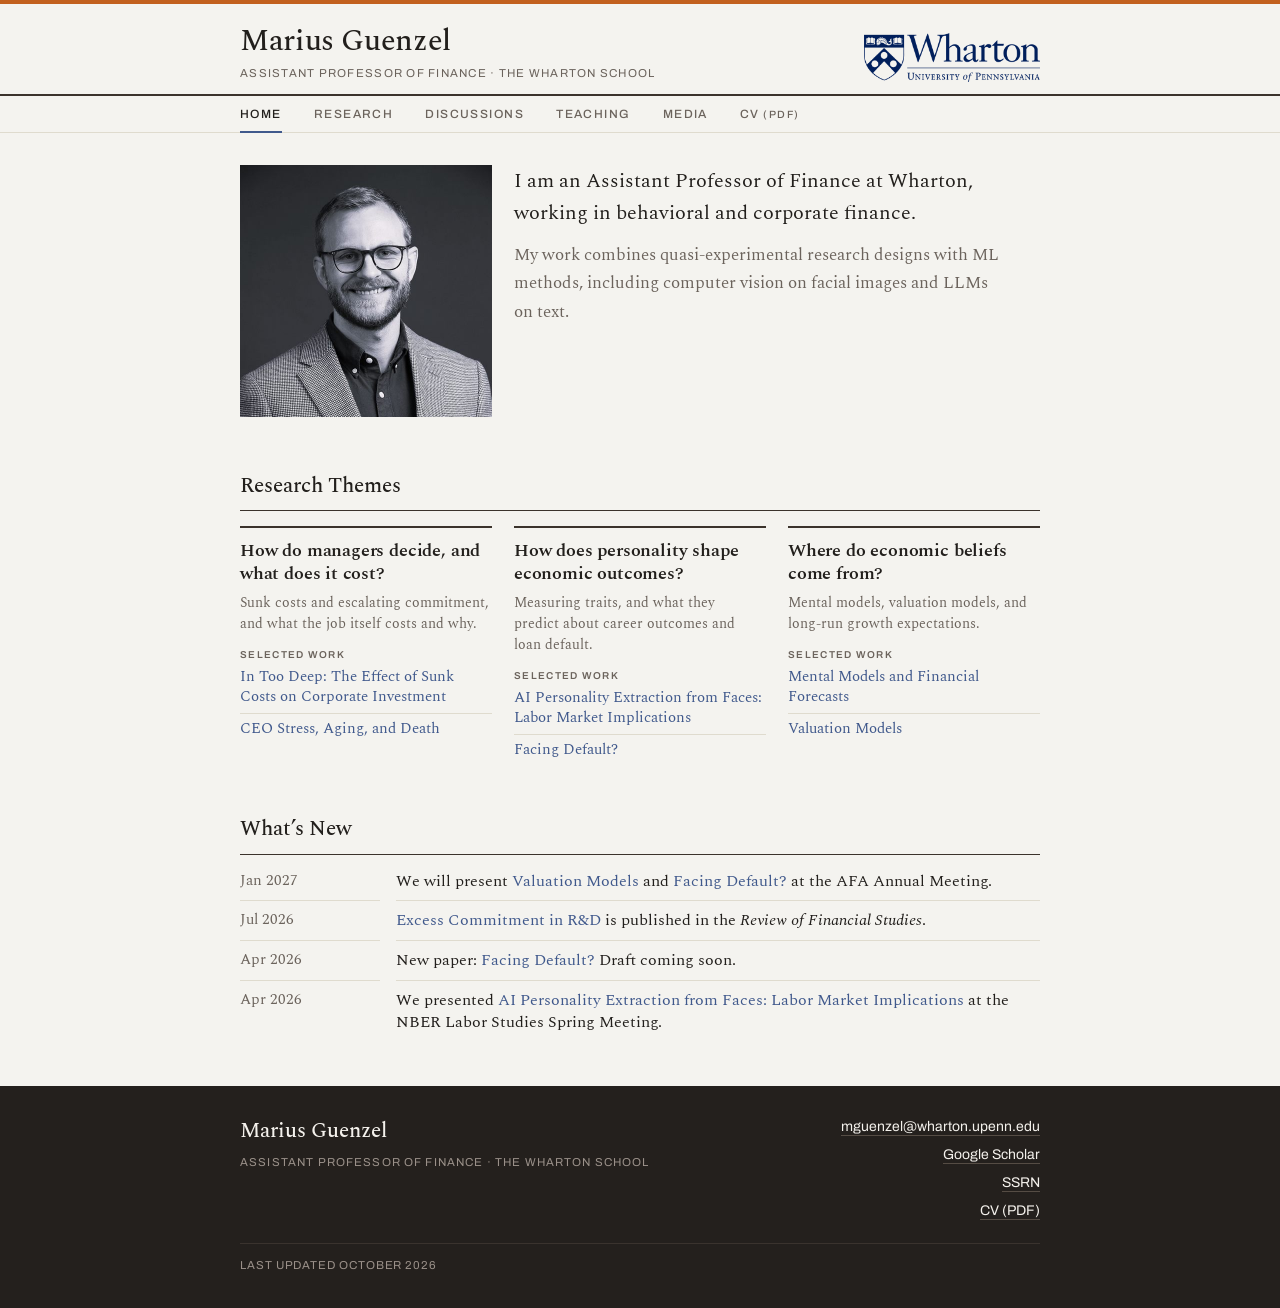
==== commit 3140cc84: "Updates" ====
--- a/index.html
+++ b/index.html
@@ -196,7 +196,7 @@
       </div>
     </div>
     <div class="foot-rule"></div>
-    <div class="foot-updated">Last updated <time datetime="2026-09">September 2026</time></div>
+    <div class="foot-updated">Last updated <time datetime="2026-10">October 2026</time></div>
   </div>
 </footer>
 
--- a/css/site.css
+++ b/css/site.css
@@ -57,7 +57,7 @@
 .wrap { max-width: var(--measure); margin: 0 auto; padding: 0 var(--gutter); }
 
 /* Journal-cover keyline. Bookends the dark footer at the other end.
-   4px, not 5 ÃƒÆ’Ã‚Â¢ÃƒÂ¢Ã¢â‚¬Å¡Ã‚Â¬ÃƒÂ¢Ã¢â€šÂ¬Ã‚Â burgundy is dark enough that 5 read heavier than intended. */
+   4px, not 5 ÃƒÆ’Ã†â€™Ãƒâ€šÃ‚Â¢ÃƒÆ’Ã‚Â¢ÃƒÂ¢Ã¢â€šÂ¬Ã…Â¡Ãƒâ€šÃ‚Â¬ÃƒÆ’Ã‚Â¢ÃƒÂ¢Ã¢â‚¬Å¡Ã‚Â¬Ãƒâ€šÃ‚Â burgundy is dark enough that 5 read heavier than intended. */
 .keyline { height: 4px; background: var(--keyline); }
 
 /* ---------- masthead ---------- */
@@ -213,7 +213,7 @@
 
 /* Square corners, deliberately: there is no border-radius anywhere on
    this site. A rounded photograph would be the one rounded thing on the
-   page, and rounding a portrait is the avatar convention ÃƒÆ’Ã‚Â¢ÃƒÂ¢Ã¢â‚¬Å¡Ã‚Â¬ÃƒÂ¢Ã¢â€šÂ¬Ã‚Â app UI
+   page, and rounding a portrait is the avatar convention ÃƒÆ’Ã†â€™Ãƒâ€šÃ‚Â¢ÃƒÆ’Ã‚Â¢ÃƒÂ¢Ã¢â€šÂ¬Ã…Â¡Ãƒâ€šÃ‚Â¬ÃƒÆ’Ã‚Â¢ÃƒÂ¢Ã¢â‚¬Å¡Ã‚Â¬Ãƒâ€šÃ‚Â app UI
    grammar on a page built to read as printed matter.
 
    No frame either. A 1px --rule hairline was tried and removed: the
@@ -304,7 +304,7 @@
 
 /* One treatment for every venue line: published, forthcoming, under review. */
 /* Journal names sit below the title in weight but stand apart by colour and
-   italic ÃƒÆ’Ã‚Â¢ÃƒÂ¢Ã¢â‚¬Å¡Ã‚Â¬ÃƒÂ¢Ã¢â€šÂ¬Ã‚Â citation convention does the work, so nothing has to shout. */
+   italic ÃƒÆ’Ã†â€™Ãƒâ€šÃ‚Â¢ÃƒÆ’Ã‚Â¢ÃƒÂ¢Ã¢â€šÂ¬Ã…Â¡Ãƒâ€šÃ‚Â¬ÃƒÆ’Ã‚Â¢ÃƒÂ¢Ã¢â‚¬Å¡Ã‚Â¬Ãƒâ€šÃ‚Â citation convention does the work, so nothing has to shout. */
 .venue-line { display: flex; align-items: baseline; flex-wrap: wrap; gap: 1px 9px; }
 .journal {
   font-family: var(--serif);
@@ -329,7 +329,7 @@
 
 .links { display: flex; flex-wrap: wrap; gap: 16px; font-size: 13px; }
 
-/* Stacked, never side by side ÃƒÆ’Ã‚Â¢ÃƒÂ¢Ã¢â‚¬Å¡Ã‚Â¬ÃƒÂ¢Ã¢â€šÂ¬Ã‚Â an open panel would shove its neighbour around. */
+/* Stacked, never side by side ÃƒÆ’Ã†â€™Ãƒâ€šÃ‚Â¢ÃƒÆ’Ã‚Â¢ÃƒÂ¢Ã¢â€šÂ¬Ã…Â¡Ãƒâ€šÃ‚Â¬ÃƒÆ’Ã‚Â¢ÃƒÂ¢Ã¢â‚¬Å¡Ã‚Â¬Ãƒâ€šÃ‚Â an open panel would shove its neighbour around. */
 .disclosures { display: flex; flex-direction: column; gap: 3px; margin-top: 4px; }
 details { width: 100%; }
 
@@ -351,11 +351,11 @@
 @media (prefers-reduced-motion: reduce) { .caret { transition: none; } }
 
 .panel { border-left: 1px solid var(--rule); padding: 2px 0 2px 16px; margin: 6px 0 8px; }
-/* No cap. The abstract fills the panel ÃƒÆ’Ã‚Â¢ÃƒÂ¢Ã¢â‚¬Å¡Ã‚Â¬ÃƒÂ¢Ã¢â€šÂ¬Ã‚Â 733px at the 880 measure, about
-   100 characters ÃƒÆ’Ã‚Â¢ÃƒÂ¢Ã¢â‚¬Å¡Ã‚Â¬ÃƒÂ¢Ã¢â€šÂ¬Ã‚Â which is as wide as it can go without leaving the
+/* No cap. The abstract fills the panel ÃƒÆ’Ã†â€™Ãƒâ€šÃ‚Â¢ÃƒÆ’Ã‚Â¢ÃƒÂ¢Ã¢â€šÂ¬Ã…Â¡Ãƒâ€šÃ‚Â¬ÃƒÆ’Ã‚Â¢ÃƒÂ¢Ã¢â‚¬Å¡Ã‚Â¬Ãƒâ€šÃ‚Â 733px at the 880 measure, about
+   100 characters ÃƒÆ’Ã†â€™Ãƒâ€šÃ‚Â¢ÃƒÆ’Ã‚Â¢ÃƒÂ¢Ã¢â€šÂ¬Ã…Â¡Ãƒâ€šÃ‚Â¬ÃƒÆ’Ã‚Â¢ÃƒÂ¢Ã¢â‚¬Å¡Ã‚Â¬Ãƒâ€šÃ‚Â which is as wide as it can go without leaving the
    column the rest of the entry sits in.
 
-   This went 64ch ÃƒÆ’Ã‚Â¢ÃƒÂ¢Ã¢â€šÂ¬Ã‚Â ÃƒÂ¢Ã¢â€šÂ¬Ã¢â€žÂ¢ 82ch ÃƒÆ’Ã‚Â¢ÃƒÂ¢Ã¢â€šÂ¬Ã‚Â ÃƒÂ¢Ã¢â€šÂ¬Ã¢â€žÂ¢ none, each step to make the block shorter
+   This went 64ch ÃƒÆ’Ã†â€™Ãƒâ€šÃ‚Â¢ÃƒÆ’Ã‚Â¢ÃƒÂ¢Ã¢â‚¬Å¡Ã‚Â¬Ãƒâ€šÃ‚Â ÃƒÆ’Ã‚Â¢ÃƒÂ¢Ã¢â‚¬Å¡Ã‚Â¬ÃƒÂ¢Ã¢â‚¬Å¾Ã‚Â¢ 82ch ÃƒÆ’Ã†â€™Ãƒâ€šÃ‚Â¢ÃƒÆ’Ã‚Â¢ÃƒÂ¢Ã¢â‚¬Å¡Ã‚Â¬Ãƒâ€šÃ‚Â ÃƒÆ’Ã‚Â¢ÃƒÂ¢Ã¢â‚¬Å¡Ã‚Â¬ÃƒÂ¢Ã¢â‚¬Å¾Ã‚Â¢ none, each step to make the block shorter
    rather than to improve the measure; at 100ch the line is past textbook
    comfort. Two things pay for that: 1.65 line-height, so the eye finds
    the start of the next line, and the fact that the panel is closed by
@@ -388,7 +388,7 @@
 
 /* Each panel carries its own legend rather than the page carrying one. A
    legend is only useful where the marker is in view, and these panels open
-   one at a time ÃƒÆ’Ã‚Â¢ÃƒÂ¢Ã¢â‚¬Å¡Ã‚Â¬ÃƒÂ¢Ã¢â€šÂ¬Ã‚Â a note at the foot of a twelve-entry page would be a
+   one at a time ÃƒÆ’Ã†â€™Ãƒâ€šÃ‚Â¢ÃƒÆ’Ã‚Â¢ÃƒÂ¢Ã¢â€šÂ¬Ã…Â¡Ãƒâ€šÃ‚Â¬ÃƒÆ’Ã‚Â¢ÃƒÂ¢Ã¢â‚¬Å¡Ã‚Â¬Ãƒâ€šÃ‚Â a note at the foot of a twelve-entry page would be a
    scroll away from the asterisk it explains. Only the markers that actually
    occur in a given list are printed, so two papers carry no legend at all. */
 .panel .legend {
@@ -441,7 +441,7 @@
   border-bottom: 1px solid var(--rule);
 }
 .media:last-child { border-bottom: 0; }
-/* Dates set like What's New ÃƒÆ’Ã‚Â¢ÃƒÂ¢Ã¢â‚¬Å¡Ã‚Â¬ÃƒÂ¢Ã¢â€šÂ¬Ã‚Â both are dates, so both are serif figures. */
+/* Dates set like What's New ÃƒÆ’Ã†â€™Ãƒâ€šÃ‚Â¢ÃƒÆ’Ã‚Â¢ÃƒÂ¢Ã¢â€šÂ¬Ã…Â¡Ãƒâ€šÃ‚Â¬ÃƒÆ’Ã‚Â¢ÃƒÂ¢Ã¢â‚¬Å¡Ã‚Â¬Ãƒâ€šÃ‚Â both are dates, so both are serif figures. */
 .media-date {
   font-family: var(--serif);
   font-size: 15px;
@@ -456,7 +456,7 @@
   line-height: 1.3;
   text-wrap: pretty;
 }
-/* The outlet is the signal for this page's readers, not the headline ÃƒÆ’Ã‚Â¢ÃƒÂ¢Ã¢â‚¬Å¡Ã‚Â¬ÃƒÂ¢Ã¢â€šÂ¬Ã‚Â
+/* The outlet is the signal for this page's readers, not the headline ÃƒÆ’Ã†â€™Ãƒâ€šÃ‚Â¢ÃƒÆ’Ã‚Â¢ÃƒÂ¢Ã¢â€šÂ¬Ã…Â¡Ãƒâ€šÃ‚Â¬ÃƒÆ’Ã‚Â¢ÃƒÂ¢Ã¢â‚¬Å¡Ã‚Â¬Ãƒâ€šÃ‚Â
    so it sits in ink, scannable down the column. */
 .media-outlet { font-size: 13.5px; font-weight: 500; color: var(--ink); }
 /* How Marius was involved. Factual, not evaluative: a controlled vocabulary
@@ -550,7 +550,7 @@
 /* Capped columns. Static: no hover colour, no click behaviour, no links on
    the questions. Everything is visible at rest.
 
-   Fifteen alternatives were built and rejected over one session ÃƒÆ’Ã‚Â¢ÃƒÂ¢Ã¢â‚¬Å¡Ã‚Â¬ÃƒÂ¢Ã¢â€šÂ¬Ã‚Â ruleless
+   Fifteen alternatives were built and rejected over one session ÃƒÆ’Ã†â€™Ãƒâ€šÃ‚Â¢ÃƒÆ’Ã‚Â¢ÃƒÂ¢Ã¢â€šÂ¬Ã…Â¡Ãƒâ€šÃ‚Â¬ÃƒÆ’Ã‚Â¢ÃƒÂ¢Ã¢â‚¬Å¡Ã‚Â¬Ãƒâ€šÃ‚Â ruleless
    columns, editorial rows, tint panels, drawn figures, larger type, a
    thesis line, findings with numbers, a compact index, a dark band, a cream
    band, questions alone, folding the block into the bio, running prose,
@@ -561,8 +561,8 @@
    papers, which are the actual content of this site.
 
    Do not re-propose. Studies are linked in the palette section of
-   CLAUDE.md. If this block ever needs to improve, the lever is the copy ÃƒÆ’Ã‚Â¢ÃƒÂ¢Ã¢â‚¬Å¡Ã‚Â¬ÃƒÂ¢Ã¢â€šÂ¬Ã‚Â
-   three questions and three glosses ÃƒÆ’Ã‚Â¢ÃƒÂ¢Ã¢â‚¬Å¡Ã‚Â¬ÃƒÂ¢Ã¢â€šÂ¬Ã‚Â not the frame around it. */
+   CLAUDE.md. If this block ever needs to improve, the lever is the copy ÃƒÆ’Ã†â€™Ãƒâ€šÃ‚Â¢ÃƒÆ’Ã‚Â¢ÃƒÂ¢Ã¢â€šÂ¬Ã…Â¡Ãƒâ€šÃ‚Â¬ÃƒÆ’Ã‚Â¢ÃƒÂ¢Ã¢â‚¬Å¡Ã‚Â¬Ãƒâ€šÃ‚Â
+   three questions and three glosses ÃƒÆ’Ã†â€™Ãƒâ€šÃ‚Â¢ÃƒÆ’Ã‚Â¢ÃƒÂ¢Ã¢â€šÂ¬Ã…Â¡Ãƒâ€šÃ‚Â¬ÃƒÆ’Ã‚Â¢ÃƒÂ¢Ã¢â‚¬Å¡Ã‚Â¬Ãƒâ€šÃ‚Â not the frame around it. */
 .theme-grid { display: grid; grid-template-columns: repeat(3, minmax(0, 1fr)); gap: 22px; }
 .theme {
   display: flex;
@@ -579,7 +579,7 @@
   letter-spacing: -0.01em;
 }
 
-/* Headings wrap naturally. text-wrap: balance was tried and removed ÃƒÆ’Ã‚Â¢ÃƒÂ¢Ã¢â‚¬Å¡Ã‚Â¬ÃƒÂ¢Ã¢â€šÂ¬Ã‚Â it
+/* Headings wrap naturally. text-wrap: balance was tried and removed ÃƒÆ’Ã†â€™Ãƒâ€šÃ‚Â¢ÃƒÆ’Ã‚Â¢ÃƒÂ¢Ã¢â€šÂ¬Ã…Â¡Ãƒâ€šÃ‚Â¬ÃƒÆ’Ã‚Â¢ÃƒÂ¢Ã¢â‚¬Å¡Ã‚Â¬Ãƒâ€šÃ‚Â it
    evened the line lengths at the cost of breaking before the sense did. */
 
 /* Hairlines between the selected papers, matching every other list on the
@@ -599,7 +599,7 @@
 }
 .theme-work a { font-family: var(--serif); font-size: 14.5px; line-height: 1.33; }
 /* Roman, not italic. The description is already three steps away from the
-   heading above it ÃƒÆ’Ã‚Â¢ÃƒÂ¢Ã¢â‚¬Å¡Ã‚Â¬ÃƒÂ¢Ã¢â€šÂ¬Ã‚Â smaller, lighter, muted ÃƒÆ’Ã‚Â¢ÃƒÂ¢Ã¢â‚¬Å¡Ã‚Â¬ÃƒÂ¢Ã¢â€šÂ¬Ã‚Â so the italic was a fourth
+   heading above it ÃƒÆ’Ã†â€™Ãƒâ€šÃ‚Â¢ÃƒÆ’Ã‚Â¢ÃƒÂ¢Ã¢â€šÂ¬Ã…Â¡Ãƒâ€šÃ‚Â¬ÃƒÆ’Ã‚Â¢ÃƒÂ¢Ã¢â‚¬Å¡Ã‚Â¬Ãƒâ€šÃ‚Â smaller, lighter, muted ÃƒÆ’Ã†â€™Ãƒâ€šÃ‚Â¢ÃƒÆ’Ã‚Â¢ÃƒÂ¢Ã¢â€šÂ¬Ã…Â¡Ãƒâ€šÃ‚Â¬ÃƒÆ’Ã‚Â¢ÃƒÂ¢Ã¢â‚¬Å¡Ã‚Â¬Ãƒâ€šÃ‚Â so the italic was a fourth
    signal for a distinction that was not in doubt, and it read as a pull
    quote rather than as a line of explanation.
 
@@ -621,7 +621,7 @@
    - the three-column grid (portrait and bio, research themes), where the
      page measure is divided equally and things span whole columns;
    - the 140px label row (What's New, Discussions, Teaching, Media), where
-     a short label ÃƒÆ’Ã‚Â¢ÃƒÂ¢Ã¢â‚¬Å¡Ã‚Â¬ÃƒÂ¢Ã¢â€šÂ¬Ã‚Â date, venue, level ÃƒÆ’Ã‚Â¢ÃƒÂ¢Ã¢â‚¬Å¡Ã‚Â¬ÃƒÂ¢Ã¢â€šÂ¬Ã‚Â sits beside a body of text.
+     a short label ÃƒÆ’Ã†â€™Ãƒâ€šÃ‚Â¢ÃƒÆ’Ã‚Â¢ÃƒÂ¢Ã¢â€šÂ¬Ã…Â¡Ãƒâ€šÃ‚Â¬ÃƒÆ’Ã‚Â¢ÃƒÂ¢Ã¢â‚¬Å¡Ã‚Â¬Ãƒâ€šÃ‚Â date, venue, level ÃƒÆ’Ã†â€™Ãƒâ€šÃ‚Â¢ÃƒÆ’Ã‚Â¢ÃƒÂ¢Ã¢â€šÂ¬Ã…Â¡Ãƒâ€šÃ‚Â¬ÃƒÆ’Ã‚Â¢ÃƒÂ¢Ã¢â‚¬Å¡Ã‚Â¬Ãƒâ€šÃ‚Â sits beside a body of text.
 
    What's New used to be 100px, the only place that number appeared. It is
    a list, so it now takes the list column and matches the three list pages
@@ -629,7 +629,7 @@
    instead was tried and reverted: a 252px column for "Undergraduate" is a
    third of the page spent on one word.
 
-   The Research page's 34px paper number is neither ÃƒÆ’Ã‚Â¢ÃƒÂ¢Ã¢â‚¬Å¡Ã‚Â¬ÃƒÂ¢Ã¢â€šÂ¬Ã‚Â it is a margin mark. */
+   The Research page's 34px paper number is neither ÃƒÆ’Ã†â€™Ãƒâ€šÃ‚Â¢ÃƒÆ’Ã‚Â¢ÃƒÂ¢Ã¢â€šÂ¬Ã…Â¡Ãƒâ€šÃ‚Â¬ÃƒÆ’Ã‚Â¢ÃƒÂ¢Ã¢â‚¬Å¡Ã‚Â¬Ãƒâ€šÃ‚Â it is a margin mark. */
 
 .home-tail { margin-top: 54px; }
 
@@ -642,7 +642,7 @@
 #view-home .sec-head { padding-bottom: 8px; margin-bottom: 15px; }
 #view-home .sec-head h2 { font-size: 21px; }
 /* The intro runs on the themes grid, not on a column width of its own.
-   Portrait in column 1, bio spanning 2ÃƒÆ’Ã‚Â¢ÃƒÂ¢Ã¢â‚¬Å¡Ã‚Â¬ÃƒÂ¢Ã¢â€šÂ¬Ã…â€œ3, so the photograph's left edge
+   Portrait in column 1, bio spanning 2ÃƒÆ’Ã†â€™Ãƒâ€šÃ‚Â¢ÃƒÆ’Ã‚Â¢ÃƒÂ¢Ã¢â€šÂ¬Ã…Â¡Ãƒâ€šÃ‚Â¬ÃƒÆ’Ã‚Â¢ÃƒÂ¢Ã¢â‚¬Å¡Ã‚Â¬Ãƒâ€¦Ã¢â‚¬Å“3, so the photograph's left edge
    lines up with the first theme and the bio's with the second. The home
    page had been running on two grids; this is the one change that makes
    it read as composed rather than merely tidy. */
@@ -655,7 +655,7 @@
 #view-home .intro > div:last-child { grid-column: span 2; }
 #view-home .portrait-col { flex: none; }
 
-/* Square, filling the column ÃƒÆ’Ã‚Â¢ÃƒÂ¢Ã¢â‚¬Å¡Ã‚Â¬ÃƒÂ¢Ã¢â€šÂ¬Ã‚Â 252px at the 880 measure.
+/* Square, filling the column ÃƒÆ’Ã†â€™Ãƒâ€šÃ‚Â¢ÃƒÆ’Ã‚Â¢ÃƒÂ¢Ã¢â€šÂ¬Ã…Â¡Ãƒâ€šÃ‚Â¬ÃƒÆ’Ã‚Â¢ÃƒÂ¢Ã¢â‚¬Å¡Ã‚Â¬Ãƒâ€šÃ‚Â 252px at the 880 measure.
    1:1 is a real headshot format (faculty directories, conference
    programs) rather than a ratio picked to hit a height. It is also
    shorter than the 270 it replaces, so the plate gets wider and the
@@ -666,8 +666,8 @@
    hard edge it already has.
 
    object-position pins the top so the 33% the square crop discards
-   comes off the bottom, which in this photograph is jacket. Centred ÃƒÆ’Ã‚Â¢ÃƒÂ¢Ã¢â‚¬Å¡Ã‚Â¬ÃƒÂ¢Ã¢â€šÂ¬Ã‚Â
-   the default ÃƒÆ’Ã‚Â¢ÃƒÂ¢Ã¢â‚¬Å¡Ã‚Â¬ÃƒÂ¢Ã¢â€šÂ¬Ã‚Â it would take half of that off the hair. */
+   comes off the bottom, which in this photograph is jacket. Centred ÃƒÆ’Ã†â€™Ãƒâ€šÃ‚Â¢ÃƒÆ’Ã‚Â¢ÃƒÂ¢Ã¢â€šÂ¬Ã…Â¡Ãƒâ€šÃ‚Â¬ÃƒÆ’Ã‚Â¢ÃƒÂ¢Ã¢â‚¬Å¡Ã‚Â¬Ãƒâ€šÃ‚Â
+   the default ÃƒÆ’Ã†â€™Ãƒâ€šÃ‚Â¢ÃƒÆ’Ã‚Â¢ÃƒÂ¢Ã¢â€šÂ¬Ã…Â¡Ãƒâ€šÃ‚Â¬ÃƒÆ’Ã‚Â¢ÃƒÂ¢Ã¢â‚¬Å¡Ã‚Â¬Ãƒâ€šÃ‚Â it would take half of that off the hair. */
 #view-home .portrait { width: 100%; height: auto; aspect-ratio: 1 / 1; }
 #view-home .portrait img { object-position: center top; }
 #view-home .lede { font-size: 20px; line-height: 1.6; }
@@ -729,6 +729,12 @@
   .disc, .course, .media { grid-template-columns: 1fr; gap: 4px; }
   .venue, .level, .media-date { padding-top: 0; }
   .foot-links { text-align: left; }
+
+  /* The venue line is a wrapping flex row, so whether the trailing detail lands
+     beside the journal name or below it depends purely on how long those two
+     strings happen to be - which flips from one entry to the next at phone
+     width. Stack it always: predictable beats occasionally-tighter. */
+  .venue-line { flex-direction: column; gap: 2px; }
   .site-foot .wrap { padding-top: 26px; padding-bottom: 30px; }
 }
 
@@ -742,7 +748,7 @@
   .tabs-shell, .navmenu { display: none; }
 
   /* <details> prints closed. Without this rule the Research page prints
-     with every abstract and presentation list silently missing ÃƒÆ’Ã‚Â¢ÃƒÂ¢Ã¢â‚¬Å¡Ã‚Â¬ÃƒÂ¢Ã¢â€šÂ¬Ã‚Â the
+     with every abstract and presentation list silently missing ÃƒÆ’Ã†â€™Ãƒâ€šÃ‚Â¢ÃƒÆ’Ã‚Â¢ÃƒÂ¢Ã¢â€šÂ¬Ã…Â¡Ãƒâ€šÃ‚Â¬ÃƒÆ’Ã‚Â¢ÃƒÂ¢Ã¢â‚¬Å¡Ã‚Â¬Ãƒâ€šÃ‚Â the
      single worst thing this stylesheet prevents. */
   details > .panel { display: block !important; }
   details > summary { color: var(--ink); font-weight: 500; }
@@ -750,7 +756,7 @@
 
   /* The footer band is a background colour, and browsers do not print
      background colours by default. Left alone, #CBC3BA text would print
-     on white paper ÃƒÆ’Ã‚Â¢ÃƒÂ¢Ã¢â‚¬Å¡Ã‚Â¬ÃƒÂ¢Ã¢â€šÂ¬Ã‚Â invisible. Reprint the band as plain text. */
+     on white paper ÃƒÆ’Ã†â€™Ãƒâ€šÃ‚Â¢ÃƒÆ’Ã‚Â¢ÃƒÂ¢Ã¢â€šÂ¬Ã…Â¡Ãƒâ€šÃ‚Â¬ÃƒÆ’Ã‚Â¢ÃƒÂ¢Ã¢â‚¬Å¡Ã‚Â¬Ãƒâ€šÃ‚Â invisible. Reprint the band as plain text. */
   .site-foot { background: none; color: var(--ink); border-top: 1px solid var(--rule); }
   .foot-name { color: var(--ink); }
   .foot-links a { color: var(--ink); text-decoration-color: var(--rule); }
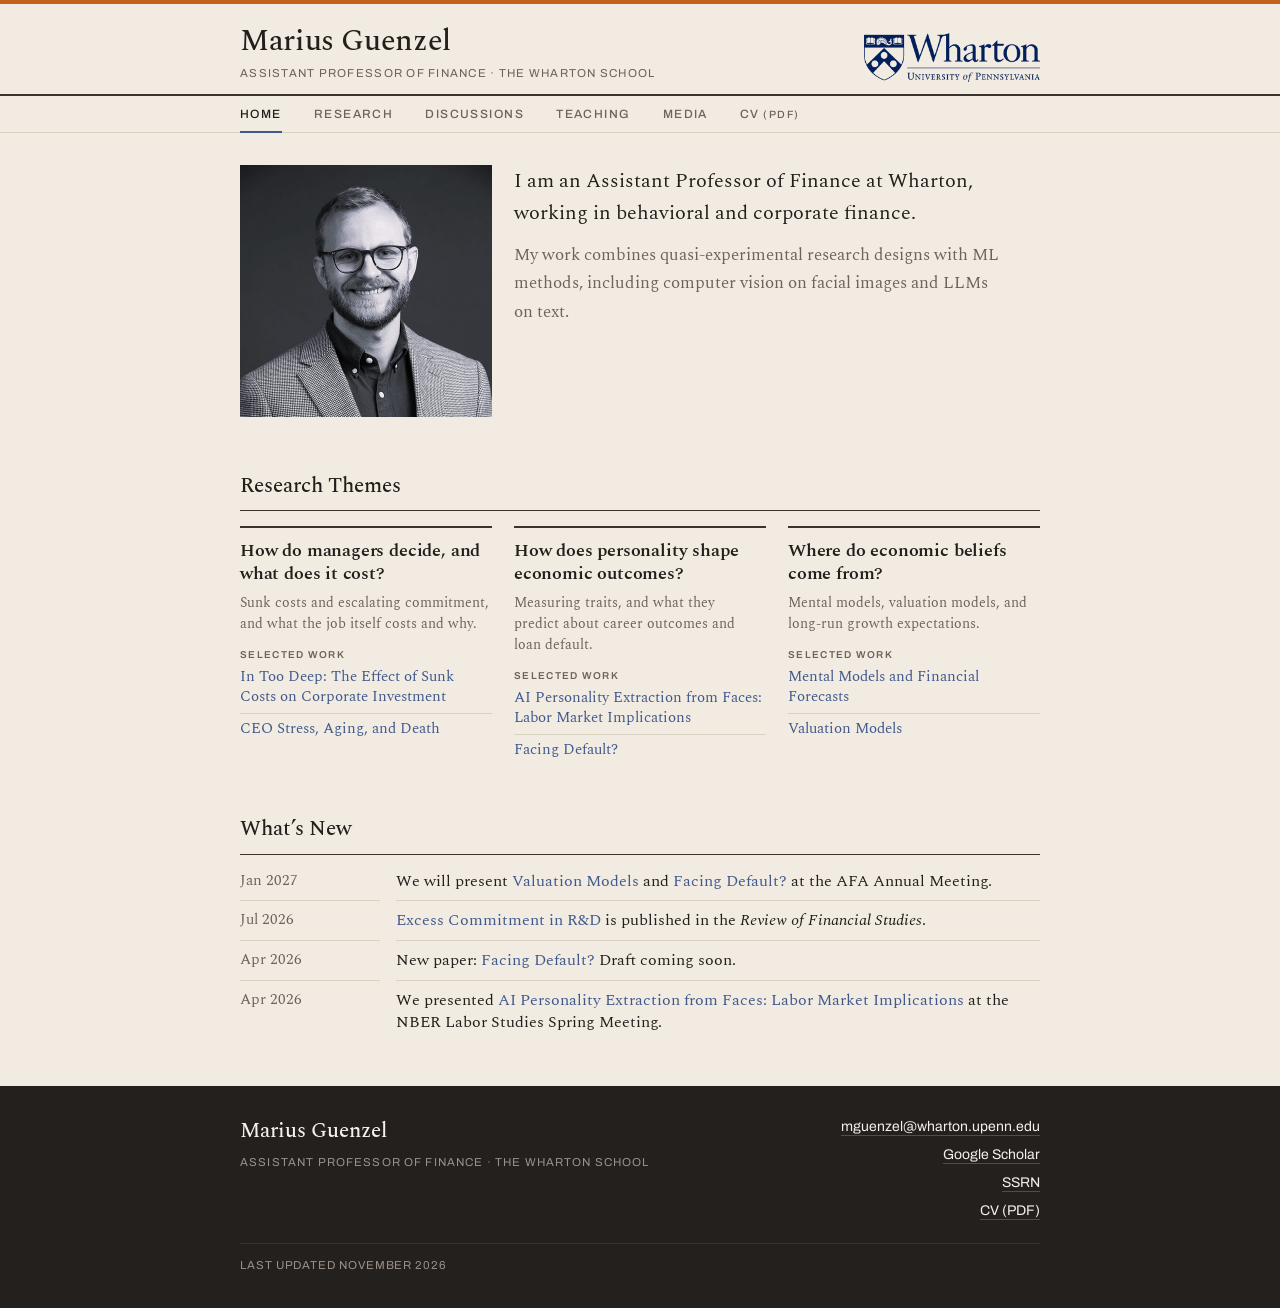
==== commit 30e83044: "update to nov 2026" ====
--- a/index.html
+++ b/index.html
@@ -196,7 +196,7 @@
       </div>
     </div>
     <div class="foot-rule"></div>
-    <div class="foot-updated">Last updated <time datetime="2026-10">October 2026</time></div>
+    <div class="foot-updated">Last updated <time datetime="2026-11">November 2026</time></div>
   </div>
 </footer>
 
--- a/css/site.css
+++ b/css/site.css
@@ -1,9 +1,9 @@
 :root {
-  --bg:          #F4F3EF;
-  --bg-alt:      #ECEAE4;
+  --bg:          #F1EBE1;
+  --bg-alt:      #E9E1D4;
   --ink:         #221F1C;
   --muted:       #6B635C;
-  --rule:        #DFDBCE;
+  --rule:        #D9D2C2;
   --rule-strong: #3B332C;
   --accent:      #40598C;
   --accent-hov:  #334770;
@@ -12,7 +12,7 @@
      sienna means published. Journal names take the darker value; the 4px
      keyline takes the brighter one, which is legal because a rule is a
      graphic element and needs 3:1, not the 4.5:1 that text needs. */
-  --venue:       #A34A1C;
+  --venue:       #8F3D15;
   --keyline:     #C2601E;
 
   --dark:        #24201D;
@@ -57,7 +57,7 @@
 .wrap { max-width: var(--measure); margin: 0 auto; padding: 0 var(--gutter); }
 
 /* Journal-cover keyline. Bookends the dark footer at the other end.
-   4px, not 5 ÃƒÆ’Ã†â€™Ãƒâ€šÃ‚Â¢ÃƒÆ’Ã‚Â¢ÃƒÂ¢Ã¢â€šÂ¬Ã…Â¡Ãƒâ€šÃ‚Â¬ÃƒÆ’Ã‚Â¢ÃƒÂ¢Ã¢â‚¬Å¡Ã‚Â¬Ãƒâ€šÃ‚Â burgundy is dark enough that 5 read heavier than intended. */
+   4px, not 5 ÃƒÆ’Ã†â€™Ãƒâ€ Ã¢â‚¬â„¢ÃƒÆ’Ã¢â‚¬Â ÃƒÂ¢Ã¢â€šÂ¬Ã¢â€žÂ¢ÃƒÆ’Ã†â€™ÃƒÂ¢Ã¢â€šÂ¬Ã‚Â ÃƒÆ’Ã‚Â¢ÃƒÂ¢Ã¢â‚¬Å¡Ã‚Â¬ÃƒÂ¢Ã¢â‚¬Å¾Ã‚Â¢ÃƒÆ’Ã†â€™Ãƒâ€ Ã¢â‚¬â„¢ÃƒÆ’Ã‚Â¢ÃƒÂ¢Ã¢â‚¬Å¡Ã‚Â¬Ãƒâ€¦Ã‚Â¡ÃƒÆ’Ã†â€™ÃƒÂ¢Ã¢â€šÂ¬Ã…Â¡ÃƒÆ’Ã¢â‚¬Å¡Ãƒâ€šÃ‚Â¢ÃƒÆ’Ã†â€™Ãƒâ€ Ã¢â‚¬â„¢ÃƒÆ’Ã¢â‚¬Â ÃƒÂ¢Ã¢â€šÂ¬Ã¢â€žÂ¢ÃƒÆ’Ã†â€™ÃƒÂ¢Ã¢â€šÂ¬Ã…Â¡ÃƒÆ’Ã¢â‚¬Å¡Ãƒâ€šÃ‚Â¢ÃƒÆ’Ã†â€™Ãƒâ€ Ã¢â‚¬â„¢ÃƒÆ’Ã¢â‚¬Å¡Ãƒâ€šÃ‚Â¢ÃƒÆ’Ã†â€™Ãƒâ€šÃ‚Â¢ÃƒÆ’Ã‚Â¢ÃƒÂ¢Ã¢â‚¬Å¡Ã‚Â¬Ãƒâ€¦Ã‚Â¡ÃƒÆ’Ã¢â‚¬Å¡Ãƒâ€šÃ‚Â¬ÃƒÆ’Ã†â€™ÃƒÂ¢Ã¢â€šÂ¬Ã‚Â¦ÃƒÆ’Ã¢â‚¬Å¡Ãƒâ€šÃ‚Â¡ÃƒÆ’Ã†â€™Ãƒâ€ Ã¢â‚¬â„¢ÃƒÆ’Ã‚Â¢ÃƒÂ¢Ã¢â‚¬Å¡Ã‚Â¬Ãƒâ€¦Ã‚Â¡ÃƒÆ’Ã†â€™ÃƒÂ¢Ã¢â€šÂ¬Ã…Â¡ÃƒÆ’Ã¢â‚¬Å¡Ãƒâ€šÃ‚Â¬ÃƒÆ’Ã†â€™Ãƒâ€ Ã¢â‚¬â„¢ÃƒÆ’Ã¢â‚¬Â ÃƒÂ¢Ã¢â€šÂ¬Ã¢â€žÂ¢ÃƒÆ’Ã†â€™ÃƒÂ¢Ã¢â€šÂ¬Ã…Â¡ÃƒÆ’Ã¢â‚¬Å¡Ãƒâ€šÃ‚Â¢ÃƒÆ’Ã†â€™Ãƒâ€ Ã¢â‚¬â„¢ÃƒÆ’Ã¢â‚¬Å¡Ãƒâ€šÃ‚Â¢ÃƒÆ’Ã†â€™Ãƒâ€šÃ‚Â¢ÃƒÆ’Ã‚Â¢ÃƒÂ¢Ã¢â€šÂ¬Ã…Â¡Ãƒâ€šÃ‚Â¬ÃƒÆ’Ã¢â‚¬Â¦Ãƒâ€šÃ‚Â¡ÃƒÆ’Ã†â€™ÃƒÂ¢Ã¢â€šÂ¬Ã…Â¡ÃƒÆ’Ã¢â‚¬Å¡Ãƒâ€šÃ‚Â¬ÃƒÆ’Ã†â€™Ãƒâ€ Ã¢â‚¬â„¢ÃƒÆ’Ã‚Â¢ÃƒÂ¢Ã¢â‚¬Å¡Ã‚Â¬Ãƒâ€¦Ã‚Â¡ÃƒÆ’Ã†â€™ÃƒÂ¢Ã¢â€šÂ¬Ã…Â¡ÃƒÆ’Ã¢â‚¬Å¡Ãƒâ€šÃ‚Â burgundy is dark enough that 5 read heavier than intended. */
 .keyline { height: 4px; background: var(--keyline); }
 
 /* ---------- masthead ---------- */
@@ -213,7 +213,7 @@
 
 /* Square corners, deliberately: there is no border-radius anywhere on
    this site. A rounded photograph would be the one rounded thing on the
-   page, and rounding a portrait is the avatar convention ÃƒÆ’Ã†â€™Ãƒâ€šÃ‚Â¢ÃƒÆ’Ã‚Â¢ÃƒÂ¢Ã¢â€šÂ¬Ã…Â¡Ãƒâ€šÃ‚Â¬ÃƒÆ’Ã‚Â¢ÃƒÂ¢Ã¢â‚¬Å¡Ã‚Â¬Ãƒâ€šÃ‚Â app UI
+   page, and rounding a portrait is the avatar convention ÃƒÆ’Ã†â€™Ãƒâ€ Ã¢â‚¬â„¢ÃƒÆ’Ã¢â‚¬Â ÃƒÂ¢Ã¢â€šÂ¬Ã¢â€žÂ¢ÃƒÆ’Ã†â€™ÃƒÂ¢Ã¢â€šÂ¬Ã‚Â ÃƒÆ’Ã‚Â¢ÃƒÂ¢Ã¢â‚¬Å¡Ã‚Â¬ÃƒÂ¢Ã¢â‚¬Å¾Ã‚Â¢ÃƒÆ’Ã†â€™Ãƒâ€ Ã¢â‚¬â„¢ÃƒÆ’Ã‚Â¢ÃƒÂ¢Ã¢â‚¬Å¡Ã‚Â¬Ãƒâ€¦Ã‚Â¡ÃƒÆ’Ã†â€™ÃƒÂ¢Ã¢â€šÂ¬Ã…Â¡ÃƒÆ’Ã¢â‚¬Å¡Ãƒâ€šÃ‚Â¢ÃƒÆ’Ã†â€™Ãƒâ€ Ã¢â‚¬â„¢ÃƒÆ’Ã¢â‚¬Â ÃƒÂ¢Ã¢â€šÂ¬Ã¢â€žÂ¢ÃƒÆ’Ã†â€™ÃƒÂ¢Ã¢â€šÂ¬Ã…Â¡ÃƒÆ’Ã¢â‚¬Å¡Ãƒâ€šÃ‚Â¢ÃƒÆ’Ã†â€™Ãƒâ€ Ã¢â‚¬â„¢ÃƒÆ’Ã¢â‚¬Å¡Ãƒâ€šÃ‚Â¢ÃƒÆ’Ã†â€™Ãƒâ€šÃ‚Â¢ÃƒÆ’Ã‚Â¢ÃƒÂ¢Ã¢â‚¬Å¡Ã‚Â¬Ãƒâ€¦Ã‚Â¡ÃƒÆ’Ã¢â‚¬Å¡Ãƒâ€šÃ‚Â¬ÃƒÆ’Ã†â€™ÃƒÂ¢Ã¢â€šÂ¬Ã‚Â¦ÃƒÆ’Ã¢â‚¬Å¡Ãƒâ€šÃ‚Â¡ÃƒÆ’Ã†â€™Ãƒâ€ Ã¢â‚¬â„¢ÃƒÆ’Ã‚Â¢ÃƒÂ¢Ã¢â‚¬Å¡Ã‚Â¬Ãƒâ€¦Ã‚Â¡ÃƒÆ’Ã†â€™ÃƒÂ¢Ã¢â€šÂ¬Ã…Â¡ÃƒÆ’Ã¢â‚¬Å¡Ãƒâ€šÃ‚Â¬ÃƒÆ’Ã†â€™Ãƒâ€ Ã¢â‚¬â„¢ÃƒÆ’Ã¢â‚¬Â ÃƒÂ¢Ã¢â€šÂ¬Ã¢â€žÂ¢ÃƒÆ’Ã†â€™ÃƒÂ¢Ã¢â€šÂ¬Ã…Â¡ÃƒÆ’Ã¢â‚¬Å¡Ãƒâ€šÃ‚Â¢ÃƒÆ’Ã†â€™Ãƒâ€ Ã¢â‚¬â„¢ÃƒÆ’Ã¢â‚¬Å¡Ãƒâ€šÃ‚Â¢ÃƒÆ’Ã†â€™Ãƒâ€šÃ‚Â¢ÃƒÆ’Ã‚Â¢ÃƒÂ¢Ã¢â€šÂ¬Ã…Â¡Ãƒâ€šÃ‚Â¬ÃƒÆ’Ã¢â‚¬Â¦Ãƒâ€šÃ‚Â¡ÃƒÆ’Ã†â€™ÃƒÂ¢Ã¢â€šÂ¬Ã…Â¡ÃƒÆ’Ã¢â‚¬Å¡Ãƒâ€šÃ‚Â¬ÃƒÆ’Ã†â€™Ãƒâ€ Ã¢â‚¬â„¢ÃƒÆ’Ã‚Â¢ÃƒÂ¢Ã¢â‚¬Å¡Ã‚Â¬Ãƒâ€¦Ã‚Â¡ÃƒÆ’Ã†â€™ÃƒÂ¢Ã¢â€šÂ¬Ã…Â¡ÃƒÆ’Ã¢â‚¬Å¡Ãƒâ€šÃ‚Â app UI
    grammar on a page built to read as printed matter.
 
    No frame either. A 1px --rule hairline was tried and removed: the
@@ -304,7 +304,7 @@
 
 /* One treatment for every venue line: published, forthcoming, under review. */
 /* Journal names sit below the title in weight but stand apart by colour and
-   italic ÃƒÆ’Ã†â€™Ãƒâ€šÃ‚Â¢ÃƒÆ’Ã‚Â¢ÃƒÂ¢Ã¢â€šÂ¬Ã…Â¡Ãƒâ€šÃ‚Â¬ÃƒÆ’Ã‚Â¢ÃƒÂ¢Ã¢â‚¬Å¡Ã‚Â¬Ãƒâ€šÃ‚Â citation convention does the work, so nothing has to shout. */
+   italic ÃƒÆ’Ã†â€™Ãƒâ€ Ã¢â‚¬â„¢ÃƒÆ’Ã¢â‚¬Â ÃƒÂ¢Ã¢â€šÂ¬Ã¢â€žÂ¢ÃƒÆ’Ã†â€™ÃƒÂ¢Ã¢â€šÂ¬Ã‚Â ÃƒÆ’Ã‚Â¢ÃƒÂ¢Ã¢â‚¬Å¡Ã‚Â¬ÃƒÂ¢Ã¢â‚¬Å¾Ã‚Â¢ÃƒÆ’Ã†â€™Ãƒâ€ Ã¢â‚¬â„¢ÃƒÆ’Ã‚Â¢ÃƒÂ¢Ã¢â‚¬Å¡Ã‚Â¬Ãƒâ€¦Ã‚Â¡ÃƒÆ’Ã†â€™ÃƒÂ¢Ã¢â€šÂ¬Ã…Â¡ÃƒÆ’Ã¢â‚¬Å¡Ãƒâ€šÃ‚Â¢ÃƒÆ’Ã†â€™Ãƒâ€ Ã¢â‚¬â„¢ÃƒÆ’Ã¢â‚¬Â ÃƒÂ¢Ã¢â€šÂ¬Ã¢â€žÂ¢ÃƒÆ’Ã†â€™ÃƒÂ¢Ã¢â€šÂ¬Ã…Â¡ÃƒÆ’Ã¢â‚¬Å¡Ãƒâ€šÃ‚Â¢ÃƒÆ’Ã†â€™Ãƒâ€ Ã¢â‚¬â„¢ÃƒÆ’Ã¢â‚¬Å¡Ãƒâ€šÃ‚Â¢ÃƒÆ’Ã†â€™Ãƒâ€šÃ‚Â¢ÃƒÆ’Ã‚Â¢ÃƒÂ¢Ã¢â‚¬Å¡Ã‚Â¬Ãƒâ€¦Ã‚Â¡ÃƒÆ’Ã¢â‚¬Å¡Ãƒâ€šÃ‚Â¬ÃƒÆ’Ã†â€™ÃƒÂ¢Ã¢â€šÂ¬Ã‚Â¦ÃƒÆ’Ã¢â‚¬Å¡Ãƒâ€šÃ‚Â¡ÃƒÆ’Ã†â€™Ãƒâ€ Ã¢â‚¬â„¢ÃƒÆ’Ã‚Â¢ÃƒÂ¢Ã¢â‚¬Å¡Ã‚Â¬Ãƒâ€¦Ã‚Â¡ÃƒÆ’Ã†â€™ÃƒÂ¢Ã¢â€šÂ¬Ã…Â¡ÃƒÆ’Ã¢â‚¬Å¡Ãƒâ€šÃ‚Â¬ÃƒÆ’Ã†â€™Ãƒâ€ Ã¢â‚¬â„¢ÃƒÆ’Ã¢â‚¬Â ÃƒÂ¢Ã¢â€šÂ¬Ã¢â€žÂ¢ÃƒÆ’Ã†â€™ÃƒÂ¢Ã¢â€šÂ¬Ã…Â¡ÃƒÆ’Ã¢â‚¬Å¡Ãƒâ€šÃ‚Â¢ÃƒÆ’Ã†â€™Ãƒâ€ Ã¢â‚¬â„¢ÃƒÆ’Ã¢â‚¬Å¡Ãƒâ€šÃ‚Â¢ÃƒÆ’Ã†â€™Ãƒâ€šÃ‚Â¢ÃƒÆ’Ã‚Â¢ÃƒÂ¢Ã¢â€šÂ¬Ã…Â¡Ãƒâ€šÃ‚Â¬ÃƒÆ’Ã¢â‚¬Â¦Ãƒâ€šÃ‚Â¡ÃƒÆ’Ã†â€™ÃƒÂ¢Ã¢â€šÂ¬Ã…Â¡ÃƒÆ’Ã¢â‚¬Å¡Ãƒâ€šÃ‚Â¬ÃƒÆ’Ã†â€™Ãƒâ€ Ã¢â‚¬â„¢ÃƒÆ’Ã‚Â¢ÃƒÂ¢Ã¢â‚¬Å¡Ã‚Â¬Ãƒâ€¦Ã‚Â¡ÃƒÆ’Ã†â€™ÃƒÂ¢Ã¢â€šÂ¬Ã…Â¡ÃƒÆ’Ã¢â‚¬Å¡Ãƒâ€šÃ‚Â citation convention does the work, so nothing has to shout. */
 .venue-line { display: flex; align-items: baseline; flex-wrap: wrap; gap: 1px 9px; }
 .journal {
   font-family: var(--serif);
@@ -329,7 +329,7 @@
 
 .links { display: flex; flex-wrap: wrap; gap: 16px; font-size: 13px; }
 
-/* Stacked, never side by side ÃƒÆ’Ã†â€™Ãƒâ€šÃ‚Â¢ÃƒÆ’Ã‚Â¢ÃƒÂ¢Ã¢â€šÂ¬Ã…Â¡Ãƒâ€šÃ‚Â¬ÃƒÆ’Ã‚Â¢ÃƒÂ¢Ã¢â‚¬Å¡Ã‚Â¬Ãƒâ€šÃ‚Â an open panel would shove its neighbour around. */
+/* Stacked, never side by side ÃƒÆ’Ã†â€™Ãƒâ€ Ã¢â‚¬â„¢ÃƒÆ’Ã¢â‚¬Â ÃƒÂ¢Ã¢â€šÂ¬Ã¢â€žÂ¢ÃƒÆ’Ã†â€™ÃƒÂ¢Ã¢â€šÂ¬Ã‚Â ÃƒÆ’Ã‚Â¢ÃƒÂ¢Ã¢â‚¬Å¡Ã‚Â¬ÃƒÂ¢Ã¢â‚¬Å¾Ã‚Â¢ÃƒÆ’Ã†â€™Ãƒâ€ Ã¢â‚¬â„¢ÃƒÆ’Ã‚Â¢ÃƒÂ¢Ã¢â‚¬Å¡Ã‚Â¬Ãƒâ€¦Ã‚Â¡ÃƒÆ’Ã†â€™ÃƒÂ¢Ã¢â€šÂ¬Ã…Â¡ÃƒÆ’Ã¢â‚¬Å¡Ãƒâ€šÃ‚Â¢ÃƒÆ’Ã†â€™Ãƒâ€ Ã¢â‚¬â„¢ÃƒÆ’Ã¢â‚¬Â ÃƒÂ¢Ã¢â€šÂ¬Ã¢â€žÂ¢ÃƒÆ’Ã†â€™ÃƒÂ¢Ã¢â€šÂ¬Ã…Â¡ÃƒÆ’Ã¢â‚¬Å¡Ãƒâ€šÃ‚Â¢ÃƒÆ’Ã†â€™Ãƒâ€ Ã¢â‚¬â„¢ÃƒÆ’Ã¢â‚¬Å¡Ãƒâ€šÃ‚Â¢ÃƒÆ’Ã†â€™Ãƒâ€šÃ‚Â¢ÃƒÆ’Ã‚Â¢ÃƒÂ¢Ã¢â‚¬Å¡Ã‚Â¬Ãƒâ€¦Ã‚Â¡ÃƒÆ’Ã¢â‚¬Å¡Ãƒâ€šÃ‚Â¬ÃƒÆ’Ã†â€™ÃƒÂ¢Ã¢â€šÂ¬Ã‚Â¦ÃƒÆ’Ã¢â‚¬Å¡Ãƒâ€šÃ‚Â¡ÃƒÆ’Ã†â€™Ãƒâ€ Ã¢â‚¬â„¢ÃƒÆ’Ã‚Â¢ÃƒÂ¢Ã¢â‚¬Å¡Ã‚Â¬Ãƒâ€¦Ã‚Â¡ÃƒÆ’Ã†â€™ÃƒÂ¢Ã¢â€šÂ¬Ã…Â¡ÃƒÆ’Ã¢â‚¬Å¡Ãƒâ€šÃ‚Â¬ÃƒÆ’Ã†â€™Ãƒâ€ Ã¢â‚¬â„¢ÃƒÆ’Ã¢â‚¬Â ÃƒÂ¢Ã¢â€šÂ¬Ã¢â€žÂ¢ÃƒÆ’Ã†â€™ÃƒÂ¢Ã¢â€šÂ¬Ã…Â¡ÃƒÆ’Ã¢â‚¬Å¡Ãƒâ€šÃ‚Â¢ÃƒÆ’Ã†â€™Ãƒâ€ Ã¢â‚¬â„¢ÃƒÆ’Ã¢â‚¬Å¡Ãƒâ€šÃ‚Â¢ÃƒÆ’Ã†â€™Ãƒâ€šÃ‚Â¢ÃƒÆ’Ã‚Â¢ÃƒÂ¢Ã¢â€šÂ¬Ã…Â¡Ãƒâ€šÃ‚Â¬ÃƒÆ’Ã¢â‚¬Â¦Ãƒâ€šÃ‚Â¡ÃƒÆ’Ã†â€™ÃƒÂ¢Ã¢â€šÂ¬Ã…Â¡ÃƒÆ’Ã¢â‚¬Å¡Ãƒâ€šÃ‚Â¬ÃƒÆ’Ã†â€™Ãƒâ€ Ã¢â‚¬â„¢ÃƒÆ’Ã‚Â¢ÃƒÂ¢Ã¢â‚¬Å¡Ã‚Â¬Ãƒâ€¦Ã‚Â¡ÃƒÆ’Ã†â€™ÃƒÂ¢Ã¢â€šÂ¬Ã…Â¡ÃƒÆ’Ã¢â‚¬Å¡Ãƒâ€šÃ‚Â an open panel would shove its neighbour around. */
 .disclosures { display: flex; flex-direction: column; gap: 3px; margin-top: 4px; }
 details { width: 100%; }
 
@@ -351,11 +351,11 @@
 @media (prefers-reduced-motion: reduce) { .caret { transition: none; } }
 
 .panel { border-left: 1px solid var(--rule); padding: 2px 0 2px 16px; margin: 6px 0 8px; }
-/* No cap. The abstract fills the panel ÃƒÆ’Ã†â€™Ãƒâ€šÃ‚Â¢ÃƒÆ’Ã‚Â¢ÃƒÂ¢Ã¢â€šÂ¬Ã…Â¡Ãƒâ€šÃ‚Â¬ÃƒÆ’Ã‚Â¢ÃƒÂ¢Ã¢â‚¬Å¡Ã‚Â¬Ãƒâ€šÃ‚Â 733px at the 880 measure, about
-   100 characters ÃƒÆ’Ã†â€™Ãƒâ€šÃ‚Â¢ÃƒÆ’Ã‚Â¢ÃƒÂ¢Ã¢â€šÂ¬Ã…Â¡Ãƒâ€šÃ‚Â¬ÃƒÆ’Ã‚Â¢ÃƒÂ¢Ã¢â‚¬Å¡Ã‚Â¬Ãƒâ€šÃ‚Â which is as wide as it can go without leaving the
+/* No cap. The abstract fills the panel ÃƒÆ’Ã†â€™Ãƒâ€ Ã¢â‚¬â„¢ÃƒÆ’Ã¢â‚¬Â ÃƒÂ¢Ã¢â€šÂ¬Ã¢â€žÂ¢ÃƒÆ’Ã†â€™ÃƒÂ¢Ã¢â€šÂ¬Ã‚Â ÃƒÆ’Ã‚Â¢ÃƒÂ¢Ã¢â‚¬Å¡Ã‚Â¬ÃƒÂ¢Ã¢â‚¬Å¾Ã‚Â¢ÃƒÆ’Ã†â€™Ãƒâ€ Ã¢â‚¬â„¢ÃƒÆ’Ã‚Â¢ÃƒÂ¢Ã¢â‚¬Å¡Ã‚Â¬Ãƒâ€¦Ã‚Â¡ÃƒÆ’Ã†â€™ÃƒÂ¢Ã¢â€šÂ¬Ã…Â¡ÃƒÆ’Ã¢â‚¬Å¡Ãƒâ€šÃ‚Â¢ÃƒÆ’Ã†â€™Ãƒâ€ Ã¢â‚¬â„¢ÃƒÆ’Ã¢â‚¬Â ÃƒÂ¢Ã¢â€šÂ¬Ã¢â€žÂ¢ÃƒÆ’Ã†â€™ÃƒÂ¢Ã¢â€šÂ¬Ã…Â¡ÃƒÆ’Ã¢â‚¬Å¡Ãƒâ€šÃ‚Â¢ÃƒÆ’Ã†â€™Ãƒâ€ Ã¢â‚¬â„¢ÃƒÆ’Ã¢â‚¬Å¡Ãƒâ€šÃ‚Â¢ÃƒÆ’Ã†â€™Ãƒâ€šÃ‚Â¢ÃƒÆ’Ã‚Â¢ÃƒÂ¢Ã¢â‚¬Å¡Ã‚Â¬Ãƒâ€¦Ã‚Â¡ÃƒÆ’Ã¢â‚¬Å¡Ãƒâ€šÃ‚Â¬ÃƒÆ’Ã†â€™ÃƒÂ¢Ã¢â€šÂ¬Ã‚Â¦ÃƒÆ’Ã¢â‚¬Å¡Ãƒâ€šÃ‚Â¡ÃƒÆ’Ã†â€™Ãƒâ€ Ã¢â‚¬â„¢ÃƒÆ’Ã‚Â¢ÃƒÂ¢Ã¢â‚¬Å¡Ã‚Â¬Ãƒâ€¦Ã‚Â¡ÃƒÆ’Ã†â€™ÃƒÂ¢Ã¢â€šÂ¬Ã…Â¡ÃƒÆ’Ã¢â‚¬Å¡Ãƒâ€šÃ‚Â¬ÃƒÆ’Ã†â€™Ãƒâ€ Ã¢â‚¬â„¢ÃƒÆ’Ã¢â‚¬Â ÃƒÂ¢Ã¢â€šÂ¬Ã¢â€žÂ¢ÃƒÆ’Ã†â€™ÃƒÂ¢Ã¢â€šÂ¬Ã…Â¡ÃƒÆ’Ã¢â‚¬Å¡Ãƒâ€šÃ‚Â¢ÃƒÆ’Ã†â€™Ãƒâ€ Ã¢â‚¬â„¢ÃƒÆ’Ã¢â‚¬Å¡Ãƒâ€šÃ‚Â¢ÃƒÆ’Ã†â€™Ãƒâ€šÃ‚Â¢ÃƒÆ’Ã‚Â¢ÃƒÂ¢Ã¢â€šÂ¬Ã…Â¡Ãƒâ€šÃ‚Â¬ÃƒÆ’Ã¢â‚¬Â¦Ãƒâ€šÃ‚Â¡ÃƒÆ’Ã†â€™ÃƒÂ¢Ã¢â€šÂ¬Ã…Â¡ÃƒÆ’Ã¢â‚¬Å¡Ãƒâ€šÃ‚Â¬ÃƒÆ’Ã†â€™Ãƒâ€ Ã¢â‚¬â„¢ÃƒÆ’Ã‚Â¢ÃƒÂ¢Ã¢â‚¬Å¡Ã‚Â¬Ãƒâ€¦Ã‚Â¡ÃƒÆ’Ã†â€™ÃƒÂ¢Ã¢â€šÂ¬Ã…Â¡ÃƒÆ’Ã¢â‚¬Å¡Ãƒâ€šÃ‚Â 733px at the 880 measure, about
+   100 characters ÃƒÆ’Ã†â€™Ãƒâ€ Ã¢â‚¬â„¢ÃƒÆ’Ã¢â‚¬Â ÃƒÂ¢Ã¢â€šÂ¬Ã¢â€žÂ¢ÃƒÆ’Ã†â€™ÃƒÂ¢Ã¢â€šÂ¬Ã‚Â ÃƒÆ’Ã‚Â¢ÃƒÂ¢Ã¢â‚¬Å¡Ã‚Â¬ÃƒÂ¢Ã¢â‚¬Å¾Ã‚Â¢ÃƒÆ’Ã†â€™Ãƒâ€ Ã¢â‚¬â„¢ÃƒÆ’Ã‚Â¢ÃƒÂ¢Ã¢â‚¬Å¡Ã‚Â¬Ãƒâ€¦Ã‚Â¡ÃƒÆ’Ã†â€™ÃƒÂ¢Ã¢â€šÂ¬Ã…Â¡ÃƒÆ’Ã¢â‚¬Å¡Ãƒâ€šÃ‚Â¢ÃƒÆ’Ã†â€™Ãƒâ€ Ã¢â‚¬â„¢ÃƒÆ’Ã¢â‚¬Â ÃƒÂ¢Ã¢â€šÂ¬Ã¢â€žÂ¢ÃƒÆ’Ã†â€™ÃƒÂ¢Ã¢â€šÂ¬Ã…Â¡ÃƒÆ’Ã¢â‚¬Å¡Ãƒâ€šÃ‚Â¢ÃƒÆ’Ã†â€™Ãƒâ€ Ã¢â‚¬â„¢ÃƒÆ’Ã¢â‚¬Å¡Ãƒâ€šÃ‚Â¢ÃƒÆ’Ã†â€™Ãƒâ€šÃ‚Â¢ÃƒÆ’Ã‚Â¢ÃƒÂ¢Ã¢â‚¬Å¡Ã‚Â¬Ãƒâ€¦Ã‚Â¡ÃƒÆ’Ã¢â‚¬Å¡Ãƒâ€šÃ‚Â¬ÃƒÆ’Ã†â€™ÃƒÂ¢Ã¢â€šÂ¬Ã‚Â¦ÃƒÆ’Ã¢â‚¬Å¡Ãƒâ€šÃ‚Â¡ÃƒÆ’Ã†â€™Ãƒâ€ Ã¢â‚¬â„¢ÃƒÆ’Ã‚Â¢ÃƒÂ¢Ã¢â‚¬Å¡Ã‚Â¬Ãƒâ€¦Ã‚Â¡ÃƒÆ’Ã†â€™ÃƒÂ¢Ã¢â€šÂ¬Ã…Â¡ÃƒÆ’Ã¢â‚¬Å¡Ãƒâ€šÃ‚Â¬ÃƒÆ’Ã†â€™Ãƒâ€ Ã¢â‚¬â„¢ÃƒÆ’Ã¢â‚¬Â ÃƒÂ¢Ã¢â€šÂ¬Ã¢â€žÂ¢ÃƒÆ’Ã†â€™ÃƒÂ¢Ã¢â€šÂ¬Ã…Â¡ÃƒÆ’Ã¢â‚¬Å¡Ãƒâ€šÃ‚Â¢ÃƒÆ’Ã†â€™Ãƒâ€ Ã¢â‚¬â„¢ÃƒÆ’Ã¢â‚¬Å¡Ãƒâ€šÃ‚Â¢ÃƒÆ’Ã†â€™Ãƒâ€šÃ‚Â¢ÃƒÆ’Ã‚Â¢ÃƒÂ¢Ã¢â€šÂ¬Ã…Â¡Ãƒâ€šÃ‚Â¬ÃƒÆ’Ã¢â‚¬Â¦Ãƒâ€šÃ‚Â¡ÃƒÆ’Ã†â€™ÃƒÂ¢Ã¢â€šÂ¬Ã…Â¡ÃƒÆ’Ã¢â‚¬Å¡Ãƒâ€šÃ‚Â¬ÃƒÆ’Ã†â€™Ãƒâ€ Ã¢â‚¬â„¢ÃƒÆ’Ã‚Â¢ÃƒÂ¢Ã¢â‚¬Å¡Ã‚Â¬Ãƒâ€¦Ã‚Â¡ÃƒÆ’Ã†â€™ÃƒÂ¢Ã¢â€šÂ¬Ã…Â¡ÃƒÆ’Ã¢â‚¬Å¡Ãƒâ€šÃ‚Â which is as wide as it can go without leaving the
    column the rest of the entry sits in.
 
-   This went 64ch ÃƒÆ’Ã†â€™Ãƒâ€šÃ‚Â¢ÃƒÆ’Ã‚Â¢ÃƒÂ¢Ã¢â‚¬Å¡Ã‚Â¬Ãƒâ€šÃ‚Â ÃƒÆ’Ã‚Â¢ÃƒÂ¢Ã¢â‚¬Å¡Ã‚Â¬ÃƒÂ¢Ã¢â‚¬Å¾Ã‚Â¢ 82ch ÃƒÆ’Ã†â€™Ãƒâ€šÃ‚Â¢ÃƒÆ’Ã‚Â¢ÃƒÂ¢Ã¢â‚¬Å¡Ã‚Â¬Ãƒâ€šÃ‚Â ÃƒÆ’Ã‚Â¢ÃƒÂ¢Ã¢â‚¬Å¡Ã‚Â¬ÃƒÂ¢Ã¢â‚¬Å¾Ã‚Â¢ none, each step to make the block shorter
+   This went 64ch ÃƒÆ’Ã†â€™Ãƒâ€ Ã¢â‚¬â„¢ÃƒÆ’Ã¢â‚¬Â ÃƒÂ¢Ã¢â€šÂ¬Ã¢â€žÂ¢ÃƒÆ’Ã†â€™ÃƒÂ¢Ã¢â€šÂ¬Ã‚Â ÃƒÆ’Ã‚Â¢ÃƒÂ¢Ã¢â‚¬Å¡Ã‚Â¬ÃƒÂ¢Ã¢â‚¬Å¾Ã‚Â¢ÃƒÆ’Ã†â€™Ãƒâ€ Ã¢â‚¬â„¢ÃƒÆ’Ã‚Â¢ÃƒÂ¢Ã¢â‚¬Å¡Ã‚Â¬Ãƒâ€¦Ã‚Â¡ÃƒÆ’Ã†â€™ÃƒÂ¢Ã¢â€šÂ¬Ã…Â¡ÃƒÆ’Ã¢â‚¬Å¡Ãƒâ€šÃ‚Â¢ÃƒÆ’Ã†â€™Ãƒâ€ Ã¢â‚¬â„¢ÃƒÆ’Ã¢â‚¬Â ÃƒÂ¢Ã¢â€šÂ¬Ã¢â€žÂ¢ÃƒÆ’Ã†â€™ÃƒÂ¢Ã¢â€šÂ¬Ã…Â¡ÃƒÆ’Ã¢â‚¬Å¡Ãƒâ€šÃ‚Â¢ÃƒÆ’Ã†â€™Ãƒâ€ Ã¢â‚¬â„¢ÃƒÆ’Ã¢â‚¬Å¡Ãƒâ€šÃ‚Â¢ÃƒÆ’Ã†â€™Ãƒâ€šÃ‚Â¢ÃƒÆ’Ã‚Â¢ÃƒÂ¢Ã¢â€šÂ¬Ã…Â¡Ãƒâ€šÃ‚Â¬ÃƒÆ’Ã¢â‚¬Â¦Ãƒâ€šÃ‚Â¡ÃƒÆ’Ã†â€™ÃƒÂ¢Ã¢â€šÂ¬Ã…Â¡ÃƒÆ’Ã¢â‚¬Å¡Ãƒâ€šÃ‚Â¬ÃƒÆ’Ã†â€™Ãƒâ€ Ã¢â‚¬â„¢ÃƒÆ’Ã‚Â¢ÃƒÂ¢Ã¢â‚¬Å¡Ã‚Â¬Ãƒâ€¦Ã‚Â¡ÃƒÆ’Ã†â€™ÃƒÂ¢Ã¢â€šÂ¬Ã…Â¡ÃƒÆ’Ã¢â‚¬Å¡Ãƒâ€šÃ‚Â ÃƒÆ’Ã†â€™Ãƒâ€ Ã¢â‚¬â„¢ÃƒÆ’Ã¢â‚¬Â ÃƒÂ¢Ã¢â€šÂ¬Ã¢â€žÂ¢ÃƒÆ’Ã†â€™ÃƒÂ¢Ã¢â€šÂ¬Ã…Â¡ÃƒÆ’Ã¢â‚¬Å¡Ãƒâ€šÃ‚Â¢ÃƒÆ’Ã†â€™Ãƒâ€ Ã¢â‚¬â„¢ÃƒÆ’Ã¢â‚¬Å¡Ãƒâ€šÃ‚Â¢ÃƒÆ’Ã†â€™Ãƒâ€šÃ‚Â¢ÃƒÆ’Ã‚Â¢ÃƒÂ¢Ã¢â€šÂ¬Ã…Â¡Ãƒâ€šÃ‚Â¬ÃƒÆ’Ã¢â‚¬Â¦Ãƒâ€šÃ‚Â¡ÃƒÆ’Ã†â€™ÃƒÂ¢Ã¢â€šÂ¬Ã…Â¡ÃƒÆ’Ã¢â‚¬Å¡Ãƒâ€šÃ‚Â¬ÃƒÆ’Ã†â€™Ãƒâ€ Ã¢â‚¬â„¢ÃƒÆ’Ã¢â‚¬Å¡Ãƒâ€šÃ‚Â¢ÃƒÆ’Ã†â€™Ãƒâ€šÃ‚Â¢ÃƒÆ’Ã‚Â¢ÃƒÂ¢Ã¢â€šÂ¬Ã…Â¡Ãƒâ€šÃ‚Â¬ÃƒÆ’Ã¢â‚¬Â¦Ãƒâ€šÃ‚Â¾ÃƒÆ’Ã†â€™ÃƒÂ¢Ã¢â€šÂ¬Ã…Â¡ÃƒÆ’Ã¢â‚¬Å¡Ãƒâ€šÃ‚Â¢ 82ch ÃƒÆ’Ã†â€™Ãƒâ€ Ã¢â‚¬â„¢ÃƒÆ’Ã¢â‚¬Â ÃƒÂ¢Ã¢â€šÂ¬Ã¢â€žÂ¢ÃƒÆ’Ã†â€™ÃƒÂ¢Ã¢â€šÂ¬Ã‚Â ÃƒÆ’Ã‚Â¢ÃƒÂ¢Ã¢â‚¬Å¡Ã‚Â¬ÃƒÂ¢Ã¢â‚¬Å¾Ã‚Â¢ÃƒÆ’Ã†â€™Ãƒâ€ Ã¢â‚¬â„¢ÃƒÆ’Ã‚Â¢ÃƒÂ¢Ã¢â‚¬Å¡Ã‚Â¬Ãƒâ€¦Ã‚Â¡ÃƒÆ’Ã†â€™ÃƒÂ¢Ã¢â€šÂ¬Ã…Â¡ÃƒÆ’Ã¢â‚¬Å¡Ãƒâ€šÃ‚Â¢ÃƒÆ’Ã†â€™Ãƒâ€ Ã¢â‚¬â„¢ÃƒÆ’Ã¢â‚¬Â ÃƒÂ¢Ã¢â€šÂ¬Ã¢â€žÂ¢ÃƒÆ’Ã†â€™ÃƒÂ¢Ã¢â€šÂ¬Ã…Â¡ÃƒÆ’Ã¢â‚¬Å¡Ãƒâ€šÃ‚Â¢ÃƒÆ’Ã†â€™Ãƒâ€ Ã¢â‚¬â„¢ÃƒÆ’Ã¢â‚¬Å¡Ãƒâ€šÃ‚Â¢ÃƒÆ’Ã†â€™Ãƒâ€šÃ‚Â¢ÃƒÆ’Ã‚Â¢ÃƒÂ¢Ã¢â€šÂ¬Ã…Â¡Ãƒâ€šÃ‚Â¬ÃƒÆ’Ã¢â‚¬Â¦Ãƒâ€šÃ‚Â¡ÃƒÆ’Ã†â€™ÃƒÂ¢Ã¢â€šÂ¬Ã…Â¡ÃƒÆ’Ã¢â‚¬Å¡Ãƒâ€šÃ‚Â¬ÃƒÆ’Ã†â€™Ãƒâ€ Ã¢â‚¬â„¢ÃƒÆ’Ã‚Â¢ÃƒÂ¢Ã¢â‚¬Å¡Ã‚Â¬Ãƒâ€¦Ã‚Â¡ÃƒÆ’Ã†â€™ÃƒÂ¢Ã¢â€šÂ¬Ã…Â¡ÃƒÆ’Ã¢â‚¬Å¡Ãƒâ€šÃ‚Â ÃƒÆ’Ã†â€™Ãƒâ€ Ã¢â‚¬â„¢ÃƒÆ’Ã¢â‚¬Â ÃƒÂ¢Ã¢â€šÂ¬Ã¢â€žÂ¢ÃƒÆ’Ã†â€™ÃƒÂ¢Ã¢â€šÂ¬Ã…Â¡ÃƒÆ’Ã¢â‚¬Å¡Ãƒâ€šÃ‚Â¢ÃƒÆ’Ã†â€™Ãƒâ€ Ã¢â‚¬â„¢ÃƒÆ’Ã¢â‚¬Å¡Ãƒâ€šÃ‚Â¢ÃƒÆ’Ã†â€™Ãƒâ€šÃ‚Â¢ÃƒÆ’Ã‚Â¢ÃƒÂ¢Ã¢â€šÂ¬Ã…Â¡Ãƒâ€šÃ‚Â¬ÃƒÆ’Ã¢â‚¬Â¦Ãƒâ€šÃ‚Â¡ÃƒÆ’Ã†â€™ÃƒÂ¢Ã¢â€šÂ¬Ã…Â¡ÃƒÆ’Ã¢â‚¬Å¡Ãƒâ€šÃ‚Â¬ÃƒÆ’Ã†â€™Ãƒâ€ Ã¢â‚¬â„¢ÃƒÆ’Ã¢â‚¬Å¡Ãƒâ€šÃ‚Â¢ÃƒÆ’Ã†â€™Ãƒâ€šÃ‚Â¢ÃƒÆ’Ã‚Â¢ÃƒÂ¢Ã¢â€šÂ¬Ã…Â¡Ãƒâ€šÃ‚Â¬ÃƒÆ’Ã¢â‚¬Â¦Ãƒâ€šÃ‚Â¾ÃƒÆ’Ã†â€™ÃƒÂ¢Ã¢â€šÂ¬Ã…Â¡ÃƒÆ’Ã¢â‚¬Å¡Ãƒâ€šÃ‚Â¢ none, each step to make the block shorter
    rather than to improve the measure; at 100ch the line is past textbook
    comfort. Two things pay for that: 1.65 line-height, so the eye finds
    the start of the next line, and the fact that the panel is closed by
@@ -388,7 +388,7 @@
 
 /* Each panel carries its own legend rather than the page carrying one. A
    legend is only useful where the marker is in view, and these panels open
-   one at a time ÃƒÆ’Ã†â€™Ãƒâ€šÃ‚Â¢ÃƒÆ’Ã‚Â¢ÃƒÂ¢Ã¢â€šÂ¬Ã…Â¡Ãƒâ€šÃ‚Â¬ÃƒÆ’Ã‚Â¢ÃƒÂ¢Ã¢â‚¬Å¡Ã‚Â¬Ãƒâ€šÃ‚Â a note at the foot of a twelve-entry page would be a
+   one at a time ÃƒÆ’Ã†â€™Ãƒâ€ Ã¢â‚¬â„¢ÃƒÆ’Ã¢â‚¬Â ÃƒÂ¢Ã¢â€šÂ¬Ã¢â€žÂ¢ÃƒÆ’Ã†â€™ÃƒÂ¢Ã¢â€šÂ¬Ã‚Â ÃƒÆ’Ã‚Â¢ÃƒÂ¢Ã¢â‚¬Å¡Ã‚Â¬ÃƒÂ¢Ã¢â‚¬Å¾Ã‚Â¢ÃƒÆ’Ã†â€™Ãƒâ€ Ã¢â‚¬â„¢ÃƒÆ’Ã‚Â¢ÃƒÂ¢Ã¢â‚¬Å¡Ã‚Â¬Ãƒâ€¦Ã‚Â¡ÃƒÆ’Ã†â€™ÃƒÂ¢Ã¢â€šÂ¬Ã…Â¡ÃƒÆ’Ã¢â‚¬Å¡Ãƒâ€šÃ‚Â¢ÃƒÆ’Ã†â€™Ãƒâ€ Ã¢â‚¬â„¢ÃƒÆ’Ã¢â‚¬Â ÃƒÂ¢Ã¢â€šÂ¬Ã¢â€žÂ¢ÃƒÆ’Ã†â€™ÃƒÂ¢Ã¢â€šÂ¬Ã…Â¡ÃƒÆ’Ã¢â‚¬Å¡Ãƒâ€šÃ‚Â¢ÃƒÆ’Ã†â€™Ãƒâ€ Ã¢â‚¬â„¢ÃƒÆ’Ã¢â‚¬Å¡Ãƒâ€šÃ‚Â¢ÃƒÆ’Ã†â€™Ãƒâ€šÃ‚Â¢ÃƒÆ’Ã‚Â¢ÃƒÂ¢Ã¢â‚¬Å¡Ã‚Â¬Ãƒâ€¦Ã‚Â¡ÃƒÆ’Ã¢â‚¬Å¡Ãƒâ€šÃ‚Â¬ÃƒÆ’Ã†â€™ÃƒÂ¢Ã¢â€šÂ¬Ã‚Â¦ÃƒÆ’Ã¢â‚¬Å¡Ãƒâ€šÃ‚Â¡ÃƒÆ’Ã†â€™Ãƒâ€ Ã¢â‚¬â„¢ÃƒÆ’Ã‚Â¢ÃƒÂ¢Ã¢â‚¬Å¡Ã‚Â¬Ãƒâ€¦Ã‚Â¡ÃƒÆ’Ã†â€™ÃƒÂ¢Ã¢â€šÂ¬Ã…Â¡ÃƒÆ’Ã¢â‚¬Å¡Ãƒâ€šÃ‚Â¬ÃƒÆ’Ã†â€™Ãƒâ€ Ã¢â‚¬â„¢ÃƒÆ’Ã¢â‚¬Â ÃƒÂ¢Ã¢â€šÂ¬Ã¢â€žÂ¢ÃƒÆ’Ã†â€™ÃƒÂ¢Ã¢â€šÂ¬Ã…Â¡ÃƒÆ’Ã¢â‚¬Å¡Ãƒâ€šÃ‚Â¢ÃƒÆ’Ã†â€™Ãƒâ€ Ã¢â‚¬â„¢ÃƒÆ’Ã¢â‚¬Å¡Ãƒâ€šÃ‚Â¢ÃƒÆ’Ã†â€™Ãƒâ€šÃ‚Â¢ÃƒÆ’Ã‚Â¢ÃƒÂ¢Ã¢â€šÂ¬Ã…Â¡Ãƒâ€šÃ‚Â¬ÃƒÆ’Ã¢â‚¬Â¦Ãƒâ€šÃ‚Â¡ÃƒÆ’Ã†â€™ÃƒÂ¢Ã¢â€šÂ¬Ã…Â¡ÃƒÆ’Ã¢â‚¬Å¡Ãƒâ€šÃ‚Â¬ÃƒÆ’Ã†â€™Ãƒâ€ Ã¢â‚¬â„¢ÃƒÆ’Ã‚Â¢ÃƒÂ¢Ã¢â‚¬Å¡Ã‚Â¬Ãƒâ€¦Ã‚Â¡ÃƒÆ’Ã†â€™ÃƒÂ¢Ã¢â€šÂ¬Ã…Â¡ÃƒÆ’Ã¢â‚¬Å¡Ãƒâ€šÃ‚Â a note at the foot of a twelve-entry page would be a
    scroll away from the asterisk it explains. Only the markers that actually
    occur in a given list are printed, so two papers carry no legend at all. */
 .panel .legend {
@@ -441,7 +441,7 @@
   border-bottom: 1px solid var(--rule);
 }
 .media:last-child { border-bottom: 0; }
-/* Dates set like What's New ÃƒÆ’Ã†â€™Ãƒâ€šÃ‚Â¢ÃƒÆ’Ã‚Â¢ÃƒÂ¢Ã¢â€šÂ¬Ã…Â¡Ãƒâ€šÃ‚Â¬ÃƒÆ’Ã‚Â¢ÃƒÂ¢Ã¢â‚¬Å¡Ã‚Â¬Ãƒâ€šÃ‚Â both are dates, so both are serif figures. */
+/* Dates set like What's New ÃƒÆ’Ã†â€™Ãƒâ€ Ã¢â‚¬â„¢ÃƒÆ’Ã¢â‚¬Â ÃƒÂ¢Ã¢â€šÂ¬Ã¢â€žÂ¢ÃƒÆ’Ã†â€™ÃƒÂ¢Ã¢â€šÂ¬Ã‚Â ÃƒÆ’Ã‚Â¢ÃƒÂ¢Ã¢â‚¬Å¡Ã‚Â¬ÃƒÂ¢Ã¢â‚¬Å¾Ã‚Â¢ÃƒÆ’Ã†â€™Ãƒâ€ Ã¢â‚¬â„¢ÃƒÆ’Ã‚Â¢ÃƒÂ¢Ã¢â‚¬Å¡Ã‚Â¬Ãƒâ€¦Ã‚Â¡ÃƒÆ’Ã†â€™ÃƒÂ¢Ã¢â€šÂ¬Ã…Â¡ÃƒÆ’Ã¢â‚¬Å¡Ãƒâ€šÃ‚Â¢ÃƒÆ’Ã†â€™Ãƒâ€ Ã¢â‚¬â„¢ÃƒÆ’Ã¢â‚¬Â ÃƒÂ¢Ã¢â€šÂ¬Ã¢â€žÂ¢ÃƒÆ’Ã†â€™ÃƒÂ¢Ã¢â€šÂ¬Ã…Â¡ÃƒÆ’Ã¢â‚¬Å¡Ãƒâ€šÃ‚Â¢ÃƒÆ’Ã†â€™Ãƒâ€ Ã¢â‚¬â„¢ÃƒÆ’Ã¢â‚¬Å¡Ãƒâ€šÃ‚Â¢ÃƒÆ’Ã†â€™Ãƒâ€šÃ‚Â¢ÃƒÆ’Ã‚Â¢ÃƒÂ¢Ã¢â‚¬Å¡Ã‚Â¬Ãƒâ€¦Ã‚Â¡ÃƒÆ’Ã¢â‚¬Å¡Ãƒâ€šÃ‚Â¬ÃƒÆ’Ã†â€™ÃƒÂ¢Ã¢â€šÂ¬Ã‚Â¦ÃƒÆ’Ã¢â‚¬Å¡Ãƒâ€šÃ‚Â¡ÃƒÆ’Ã†â€™Ãƒâ€ Ã¢â‚¬â„¢ÃƒÆ’Ã‚Â¢ÃƒÂ¢Ã¢â‚¬Å¡Ã‚Â¬Ãƒâ€¦Ã‚Â¡ÃƒÆ’Ã†â€™ÃƒÂ¢Ã¢â€šÂ¬Ã…Â¡ÃƒÆ’Ã¢â‚¬Å¡Ãƒâ€šÃ‚Â¬ÃƒÆ’Ã†â€™Ãƒâ€ Ã¢â‚¬â„¢ÃƒÆ’Ã¢â‚¬Â ÃƒÂ¢Ã¢â€šÂ¬Ã¢â€žÂ¢ÃƒÆ’Ã†â€™ÃƒÂ¢Ã¢â€šÂ¬Ã…Â¡ÃƒÆ’Ã¢â‚¬Å¡Ãƒâ€šÃ‚Â¢ÃƒÆ’Ã†â€™Ãƒâ€ Ã¢â‚¬â„¢ÃƒÆ’Ã¢â‚¬Å¡Ãƒâ€šÃ‚Â¢ÃƒÆ’Ã†â€™Ãƒâ€šÃ‚Â¢ÃƒÆ’Ã‚Â¢ÃƒÂ¢Ã¢â€šÂ¬Ã…Â¡Ãƒâ€šÃ‚Â¬ÃƒÆ’Ã¢â‚¬Â¦Ãƒâ€šÃ‚Â¡ÃƒÆ’Ã†â€™ÃƒÂ¢Ã¢â€šÂ¬Ã…Â¡ÃƒÆ’Ã¢â‚¬Å¡Ãƒâ€šÃ‚Â¬ÃƒÆ’Ã†â€™Ãƒâ€ Ã¢â‚¬â„¢ÃƒÆ’Ã‚Â¢ÃƒÂ¢Ã¢â‚¬Å¡Ã‚Â¬Ãƒâ€¦Ã‚Â¡ÃƒÆ’Ã†â€™ÃƒÂ¢Ã¢â€šÂ¬Ã…Â¡ÃƒÆ’Ã¢â‚¬Å¡Ãƒâ€šÃ‚Â both are dates, so both are serif figures. */
 .media-date {
   font-family: var(--serif);
   font-size: 15px;
@@ -456,7 +456,7 @@
   line-height: 1.3;
   text-wrap: pretty;
 }
-/* The outlet is the signal for this page's readers, not the headline ÃƒÆ’Ã†â€™Ãƒâ€šÃ‚Â¢ÃƒÆ’Ã‚Â¢ÃƒÂ¢Ã¢â€šÂ¬Ã…Â¡Ãƒâ€šÃ‚Â¬ÃƒÆ’Ã‚Â¢ÃƒÂ¢Ã¢â‚¬Å¡Ã‚Â¬Ãƒâ€šÃ‚Â
+/* The outlet is the signal for this page's readers, not the headline ÃƒÆ’Ã†â€™Ãƒâ€ Ã¢â‚¬â„¢ÃƒÆ’Ã¢â‚¬Â ÃƒÂ¢Ã¢â€šÂ¬Ã¢â€žÂ¢ÃƒÆ’Ã†â€™ÃƒÂ¢Ã¢â€šÂ¬Ã‚Â ÃƒÆ’Ã‚Â¢ÃƒÂ¢Ã¢â‚¬Å¡Ã‚Â¬ÃƒÂ¢Ã¢â‚¬Å¾Ã‚Â¢ÃƒÆ’Ã†â€™Ãƒâ€ Ã¢â‚¬â„¢ÃƒÆ’Ã‚Â¢ÃƒÂ¢Ã¢â‚¬Å¡Ã‚Â¬Ãƒâ€¦Ã‚Â¡ÃƒÆ’Ã†â€™ÃƒÂ¢Ã¢â€šÂ¬Ã…Â¡ÃƒÆ’Ã¢â‚¬Å¡Ãƒâ€šÃ‚Â¢ÃƒÆ’Ã†â€™Ãƒâ€ Ã¢â‚¬â„¢ÃƒÆ’Ã¢â‚¬Â ÃƒÂ¢Ã¢â€šÂ¬Ã¢â€žÂ¢ÃƒÆ’Ã†â€™ÃƒÂ¢Ã¢â€šÂ¬Ã…Â¡ÃƒÆ’Ã¢â‚¬Å¡Ãƒâ€šÃ‚Â¢ÃƒÆ’Ã†â€™Ãƒâ€ Ã¢â‚¬â„¢ÃƒÆ’Ã¢â‚¬Å¡Ãƒâ€šÃ‚Â¢ÃƒÆ’Ã†â€™Ãƒâ€šÃ‚Â¢ÃƒÆ’Ã‚Â¢ÃƒÂ¢Ã¢â‚¬Å¡Ã‚Â¬Ãƒâ€¦Ã‚Â¡ÃƒÆ’Ã¢â‚¬Å¡Ãƒâ€šÃ‚Â¬ÃƒÆ’Ã†â€™ÃƒÂ¢Ã¢â€šÂ¬Ã‚Â¦ÃƒÆ’Ã¢â‚¬Å¡Ãƒâ€šÃ‚Â¡ÃƒÆ’Ã†â€™Ãƒâ€ Ã¢â‚¬â„¢ÃƒÆ’Ã‚Â¢ÃƒÂ¢Ã¢â‚¬Å¡Ã‚Â¬Ãƒâ€¦Ã‚Â¡ÃƒÆ’Ã†â€™ÃƒÂ¢Ã¢â€šÂ¬Ã…Â¡ÃƒÆ’Ã¢â‚¬Å¡Ãƒâ€šÃ‚Â¬ÃƒÆ’Ã†â€™Ãƒâ€ Ã¢â‚¬â„¢ÃƒÆ’Ã¢â‚¬Â ÃƒÂ¢Ã¢â€šÂ¬Ã¢â€žÂ¢ÃƒÆ’Ã†â€™ÃƒÂ¢Ã¢â€šÂ¬Ã…Â¡ÃƒÆ’Ã¢â‚¬Å¡Ãƒâ€šÃ‚Â¢ÃƒÆ’Ã†â€™Ãƒâ€ Ã¢â‚¬â„¢ÃƒÆ’Ã¢â‚¬Å¡Ãƒâ€šÃ‚Â¢ÃƒÆ’Ã†â€™Ãƒâ€šÃ‚Â¢ÃƒÆ’Ã‚Â¢ÃƒÂ¢Ã¢â€šÂ¬Ã…Â¡Ãƒâ€šÃ‚Â¬ÃƒÆ’Ã¢â‚¬Â¦Ãƒâ€šÃ‚Â¡ÃƒÆ’Ã†â€™ÃƒÂ¢Ã¢â€šÂ¬Ã…Â¡ÃƒÆ’Ã¢â‚¬Å¡Ãƒâ€šÃ‚Â¬ÃƒÆ’Ã†â€™Ãƒâ€ Ã¢â‚¬â„¢ÃƒÆ’Ã‚Â¢ÃƒÂ¢Ã¢â‚¬Å¡Ã‚Â¬Ãƒâ€¦Ã‚Â¡ÃƒÆ’Ã†â€™ÃƒÂ¢Ã¢â€šÂ¬Ã…Â¡ÃƒÆ’Ã¢â‚¬Å¡Ãƒâ€šÃ‚Â
    so it sits in ink, scannable down the column. */
 .media-outlet { font-size: 13.5px; font-weight: 500; color: var(--ink); }
 /* How Marius was involved. Factual, not evaluative: a controlled vocabulary
@@ -550,7 +550,7 @@
 /* Capped columns. Static: no hover colour, no click behaviour, no links on
    the questions. Everything is visible at rest.
 
-   Fifteen alternatives were built and rejected over one session ÃƒÆ’Ã†â€™Ãƒâ€šÃ‚Â¢ÃƒÆ’Ã‚Â¢ÃƒÂ¢Ã¢â€šÂ¬Ã…Â¡Ãƒâ€šÃ‚Â¬ÃƒÆ’Ã‚Â¢ÃƒÂ¢Ã¢â‚¬Å¡Ã‚Â¬Ãƒâ€šÃ‚Â ruleless
+   Fifteen alternatives were built and rejected over one session ÃƒÆ’Ã†â€™Ãƒâ€ Ã¢â‚¬â„¢ÃƒÆ’Ã¢â‚¬Â ÃƒÂ¢Ã¢â€šÂ¬Ã¢â€žÂ¢ÃƒÆ’Ã†â€™ÃƒÂ¢Ã¢â€šÂ¬Ã‚Â ÃƒÆ’Ã‚Â¢ÃƒÂ¢Ã¢â‚¬Å¡Ã‚Â¬ÃƒÂ¢Ã¢â‚¬Å¾Ã‚Â¢ÃƒÆ’Ã†â€™Ãƒâ€ Ã¢â‚¬â„¢ÃƒÆ’Ã‚Â¢ÃƒÂ¢Ã¢â‚¬Å¡Ã‚Â¬Ãƒâ€¦Ã‚Â¡ÃƒÆ’Ã†â€™ÃƒÂ¢Ã¢â€šÂ¬Ã…Â¡ÃƒÆ’Ã¢â‚¬Å¡Ãƒâ€šÃ‚Â¢ÃƒÆ’Ã†â€™Ãƒâ€ Ã¢â‚¬â„¢ÃƒÆ’Ã¢â‚¬Â ÃƒÂ¢Ã¢â€šÂ¬Ã¢â€žÂ¢ÃƒÆ’Ã†â€™ÃƒÂ¢Ã¢â€šÂ¬Ã…Â¡ÃƒÆ’Ã¢â‚¬Å¡Ãƒâ€šÃ‚Â¢ÃƒÆ’Ã†â€™Ãƒâ€ Ã¢â‚¬â„¢ÃƒÆ’Ã¢â‚¬Å¡Ãƒâ€šÃ‚Â¢ÃƒÆ’Ã†â€™Ãƒâ€šÃ‚Â¢ÃƒÆ’Ã‚Â¢ÃƒÂ¢Ã¢â‚¬Å¡Ã‚Â¬Ãƒâ€¦Ã‚Â¡ÃƒÆ’Ã¢â‚¬Å¡Ãƒâ€šÃ‚Â¬ÃƒÆ’Ã†â€™ÃƒÂ¢Ã¢â€šÂ¬Ã‚Â¦ÃƒÆ’Ã¢â‚¬Å¡Ãƒâ€šÃ‚Â¡ÃƒÆ’Ã†â€™Ãƒâ€ Ã¢â‚¬â„¢ÃƒÆ’Ã‚Â¢ÃƒÂ¢Ã¢â‚¬Å¡Ã‚Â¬Ãƒâ€¦Ã‚Â¡ÃƒÆ’Ã†â€™ÃƒÂ¢Ã¢â€šÂ¬Ã…Â¡ÃƒÆ’Ã¢â‚¬Å¡Ãƒâ€šÃ‚Â¬ÃƒÆ’Ã†â€™Ãƒâ€ Ã¢â‚¬â„¢ÃƒÆ’Ã¢â‚¬Â ÃƒÂ¢Ã¢â€šÂ¬Ã¢â€žÂ¢ÃƒÆ’Ã†â€™ÃƒÂ¢Ã¢â€šÂ¬Ã…Â¡ÃƒÆ’Ã¢â‚¬Å¡Ãƒâ€šÃ‚Â¢ÃƒÆ’Ã†â€™Ãƒâ€ Ã¢â‚¬â„¢ÃƒÆ’Ã¢â‚¬Å¡Ãƒâ€šÃ‚Â¢ÃƒÆ’Ã†â€™Ãƒâ€šÃ‚Â¢ÃƒÆ’Ã‚Â¢ÃƒÂ¢Ã¢â€šÂ¬Ã…Â¡Ãƒâ€šÃ‚Â¬ÃƒÆ’Ã¢â‚¬Â¦Ãƒâ€šÃ‚Â¡ÃƒÆ’Ã†â€™ÃƒÂ¢Ã¢â€šÂ¬Ã…Â¡ÃƒÆ’Ã¢â‚¬Å¡Ãƒâ€šÃ‚Â¬ÃƒÆ’Ã†â€™Ãƒâ€ Ã¢â‚¬â„¢ÃƒÆ’Ã‚Â¢ÃƒÂ¢Ã¢â‚¬Å¡Ã‚Â¬Ãƒâ€¦Ã‚Â¡ÃƒÆ’Ã†â€™ÃƒÂ¢Ã¢â€šÂ¬Ã…Â¡ÃƒÆ’Ã¢â‚¬Å¡Ãƒâ€šÃ‚Â ruleless
    columns, editorial rows, tint panels, drawn figures, larger type, a
    thesis line, findings with numbers, a compact index, a dark band, a cream
    band, questions alone, folding the block into the bio, running prose,
@@ -561,8 +561,8 @@
    papers, which are the actual content of this site.
 
    Do not re-propose. Studies are linked in the palette section of
-   CLAUDE.md. If this block ever needs to improve, the lever is the copy ÃƒÆ’Ã†â€™Ãƒâ€šÃ‚Â¢ÃƒÆ’Ã‚Â¢ÃƒÂ¢Ã¢â€šÂ¬Ã…Â¡Ãƒâ€šÃ‚Â¬ÃƒÆ’Ã‚Â¢ÃƒÂ¢Ã¢â‚¬Å¡Ã‚Â¬Ãƒâ€šÃ‚Â
-   three questions and three glosses ÃƒÆ’Ã†â€™Ãƒâ€šÃ‚Â¢ÃƒÆ’Ã‚Â¢ÃƒÂ¢Ã¢â€šÂ¬Ã…Â¡Ãƒâ€šÃ‚Â¬ÃƒÆ’Ã‚Â¢ÃƒÂ¢Ã¢â‚¬Å¡Ã‚Â¬Ãƒâ€šÃ‚Â not the frame around it. */
+   CLAUDE.md. If this block ever needs to improve, the lever is the copy ÃƒÆ’Ã†â€™Ãƒâ€ Ã¢â‚¬â„¢ÃƒÆ’Ã¢â‚¬Â ÃƒÂ¢Ã¢â€šÂ¬Ã¢â€žÂ¢ÃƒÆ’Ã†â€™ÃƒÂ¢Ã¢â€šÂ¬Ã‚Â ÃƒÆ’Ã‚Â¢ÃƒÂ¢Ã¢â‚¬Å¡Ã‚Â¬ÃƒÂ¢Ã¢â‚¬Å¾Ã‚Â¢ÃƒÆ’Ã†â€™Ãƒâ€ Ã¢â‚¬â„¢ÃƒÆ’Ã‚Â¢ÃƒÂ¢Ã¢â‚¬Å¡Ã‚Â¬Ãƒâ€¦Ã‚Â¡ÃƒÆ’Ã†â€™ÃƒÂ¢Ã¢â€šÂ¬Ã…Â¡ÃƒÆ’Ã¢â‚¬Å¡Ãƒâ€šÃ‚Â¢ÃƒÆ’Ã†â€™Ãƒâ€ Ã¢â‚¬â„¢ÃƒÆ’Ã¢â‚¬Â ÃƒÂ¢Ã¢â€šÂ¬Ã¢â€žÂ¢ÃƒÆ’Ã†â€™ÃƒÂ¢Ã¢â€šÂ¬Ã…Â¡ÃƒÆ’Ã¢â‚¬Å¡Ãƒâ€šÃ‚Â¢ÃƒÆ’Ã†â€™Ãƒâ€ Ã¢â‚¬â„¢ÃƒÆ’Ã¢â‚¬Å¡Ãƒâ€šÃ‚Â¢ÃƒÆ’Ã†â€™Ãƒâ€šÃ‚Â¢ÃƒÆ’Ã‚Â¢ÃƒÂ¢Ã¢â‚¬Å¡Ã‚Â¬Ãƒâ€¦Ã‚Â¡ÃƒÆ’Ã¢â‚¬Å¡Ãƒâ€šÃ‚Â¬ÃƒÆ’Ã†â€™ÃƒÂ¢Ã¢â€šÂ¬Ã‚Â¦ÃƒÆ’Ã¢â‚¬Å¡Ãƒâ€šÃ‚Â¡ÃƒÆ’Ã†â€™Ãƒâ€ Ã¢â‚¬â„¢ÃƒÆ’Ã‚Â¢ÃƒÂ¢Ã¢â‚¬Å¡Ã‚Â¬Ãƒâ€¦Ã‚Â¡ÃƒÆ’Ã†â€™ÃƒÂ¢Ã¢â€šÂ¬Ã…Â¡ÃƒÆ’Ã¢â‚¬Å¡Ãƒâ€šÃ‚Â¬ÃƒÆ’Ã†â€™Ãƒâ€ Ã¢â‚¬â„¢ÃƒÆ’Ã¢â‚¬Â ÃƒÂ¢Ã¢â€šÂ¬Ã¢â€žÂ¢ÃƒÆ’Ã†â€™ÃƒÂ¢Ã¢â€šÂ¬Ã…Â¡ÃƒÆ’Ã¢â‚¬Å¡Ãƒâ€šÃ‚Â¢ÃƒÆ’Ã†â€™Ãƒâ€ Ã¢â‚¬â„¢ÃƒÆ’Ã¢â‚¬Å¡Ãƒâ€šÃ‚Â¢ÃƒÆ’Ã†â€™Ãƒâ€šÃ‚Â¢ÃƒÆ’Ã‚Â¢ÃƒÂ¢Ã¢â€šÂ¬Ã…Â¡Ãƒâ€šÃ‚Â¬ÃƒÆ’Ã¢â‚¬Â¦Ãƒâ€šÃ‚Â¡ÃƒÆ’Ã†â€™ÃƒÂ¢Ã¢â€šÂ¬Ã…Â¡ÃƒÆ’Ã¢â‚¬Å¡Ãƒâ€šÃ‚Â¬ÃƒÆ’Ã†â€™Ãƒâ€ Ã¢â‚¬â„¢ÃƒÆ’Ã‚Â¢ÃƒÂ¢Ã¢â‚¬Å¡Ã‚Â¬Ãƒâ€¦Ã‚Â¡ÃƒÆ’Ã†â€™ÃƒÂ¢Ã¢â€šÂ¬Ã…Â¡ÃƒÆ’Ã¢â‚¬Å¡Ãƒâ€šÃ‚Â
+   three questions and three glosses ÃƒÆ’Ã†â€™Ãƒâ€ Ã¢â‚¬â„¢ÃƒÆ’Ã¢â‚¬Â ÃƒÂ¢Ã¢â€šÂ¬Ã¢â€žÂ¢ÃƒÆ’Ã†â€™ÃƒÂ¢Ã¢â€šÂ¬Ã‚Â ÃƒÆ’Ã‚Â¢ÃƒÂ¢Ã¢â‚¬Å¡Ã‚Â¬ÃƒÂ¢Ã¢â‚¬Å¾Ã‚Â¢ÃƒÆ’Ã†â€™Ãƒâ€ Ã¢â‚¬â„¢ÃƒÆ’Ã‚Â¢ÃƒÂ¢Ã¢â‚¬Å¡Ã‚Â¬Ãƒâ€¦Ã‚Â¡ÃƒÆ’Ã†â€™ÃƒÂ¢Ã¢â€šÂ¬Ã…Â¡ÃƒÆ’Ã¢â‚¬Å¡Ãƒâ€šÃ‚Â¢ÃƒÆ’Ã†â€™Ãƒâ€ Ã¢â‚¬â„¢ÃƒÆ’Ã¢â‚¬Â ÃƒÂ¢Ã¢â€šÂ¬Ã¢â€žÂ¢ÃƒÆ’Ã†â€™ÃƒÂ¢Ã¢â€šÂ¬Ã…Â¡ÃƒÆ’Ã¢â‚¬Å¡Ãƒâ€šÃ‚Â¢ÃƒÆ’Ã†â€™Ãƒâ€ Ã¢â‚¬â„¢ÃƒÆ’Ã¢â‚¬Å¡Ãƒâ€šÃ‚Â¢ÃƒÆ’Ã†â€™Ãƒâ€šÃ‚Â¢ÃƒÆ’Ã‚Â¢ÃƒÂ¢Ã¢â‚¬Å¡Ã‚Â¬Ãƒâ€¦Ã‚Â¡ÃƒÆ’Ã¢â‚¬Å¡Ãƒâ€šÃ‚Â¬ÃƒÆ’Ã†â€™ÃƒÂ¢Ã¢â€šÂ¬Ã‚Â¦ÃƒÆ’Ã¢â‚¬Å¡Ãƒâ€šÃ‚Â¡ÃƒÆ’Ã†â€™Ãƒâ€ Ã¢â‚¬â„¢ÃƒÆ’Ã‚Â¢ÃƒÂ¢Ã¢â‚¬Å¡Ã‚Â¬Ãƒâ€¦Ã‚Â¡ÃƒÆ’Ã†â€™ÃƒÂ¢Ã¢â€šÂ¬Ã…Â¡ÃƒÆ’Ã¢â‚¬Å¡Ãƒâ€šÃ‚Â¬ÃƒÆ’Ã†â€™Ãƒâ€ Ã¢â‚¬â„¢ÃƒÆ’Ã¢â‚¬Â ÃƒÂ¢Ã¢â€šÂ¬Ã¢â€žÂ¢ÃƒÆ’Ã†â€™ÃƒÂ¢Ã¢â€šÂ¬Ã…Â¡ÃƒÆ’Ã¢â‚¬Å¡Ãƒâ€šÃ‚Â¢ÃƒÆ’Ã†â€™Ãƒâ€ Ã¢â‚¬â„¢ÃƒÆ’Ã¢â‚¬Å¡Ãƒâ€šÃ‚Â¢ÃƒÆ’Ã†â€™Ãƒâ€šÃ‚Â¢ÃƒÆ’Ã‚Â¢ÃƒÂ¢Ã¢â€šÂ¬Ã…Â¡Ãƒâ€šÃ‚Â¬ÃƒÆ’Ã¢â‚¬Â¦Ãƒâ€šÃ‚Â¡ÃƒÆ’Ã†â€™ÃƒÂ¢Ã¢â€šÂ¬Ã…Â¡ÃƒÆ’Ã¢â‚¬Å¡Ãƒâ€šÃ‚Â¬ÃƒÆ’Ã†â€™Ãƒâ€ Ã¢â‚¬â„¢ÃƒÆ’Ã‚Â¢ÃƒÂ¢Ã¢â‚¬Å¡Ã‚Â¬Ãƒâ€¦Ã‚Â¡ÃƒÆ’Ã†â€™ÃƒÂ¢Ã¢â€šÂ¬Ã…Â¡ÃƒÆ’Ã¢â‚¬Å¡Ãƒâ€šÃ‚Â not the frame around it. */
 .theme-grid { display: grid; grid-template-columns: repeat(3, minmax(0, 1fr)); gap: 22px; }
 .theme {
   display: flex;
@@ -579,7 +579,7 @@
   letter-spacing: -0.01em;
 }
 
-/* Headings wrap naturally. text-wrap: balance was tried and removed ÃƒÆ’Ã†â€™Ãƒâ€šÃ‚Â¢ÃƒÆ’Ã‚Â¢ÃƒÂ¢Ã¢â€šÂ¬Ã…Â¡Ãƒâ€šÃ‚Â¬ÃƒÆ’Ã‚Â¢ÃƒÂ¢Ã¢â‚¬Å¡Ã‚Â¬Ãƒâ€šÃ‚Â it
+/* Headings wrap naturally. text-wrap: balance was tried and removed ÃƒÆ’Ã†â€™Ãƒâ€ Ã¢â‚¬â„¢ÃƒÆ’Ã¢â‚¬Â ÃƒÂ¢Ã¢â€šÂ¬Ã¢â€žÂ¢ÃƒÆ’Ã†â€™ÃƒÂ¢Ã¢â€šÂ¬Ã‚Â ÃƒÆ’Ã‚Â¢ÃƒÂ¢Ã¢â‚¬Å¡Ã‚Â¬ÃƒÂ¢Ã¢â‚¬Å¾Ã‚Â¢ÃƒÆ’Ã†â€™Ãƒâ€ Ã¢â‚¬â„¢ÃƒÆ’Ã‚Â¢ÃƒÂ¢Ã¢â‚¬Å¡Ã‚Â¬Ãƒâ€¦Ã‚Â¡ÃƒÆ’Ã†â€™ÃƒÂ¢Ã¢â€šÂ¬Ã…Â¡ÃƒÆ’Ã¢â‚¬Å¡Ãƒâ€šÃ‚Â¢ÃƒÆ’Ã†â€™Ãƒâ€ Ã¢â‚¬â„¢ÃƒÆ’Ã¢â‚¬Â ÃƒÂ¢Ã¢â€šÂ¬Ã¢â€žÂ¢ÃƒÆ’Ã†â€™ÃƒÂ¢Ã¢â€šÂ¬Ã…Â¡ÃƒÆ’Ã¢â‚¬Å¡Ãƒâ€šÃ‚Â¢ÃƒÆ’Ã†â€™Ãƒâ€ Ã¢â‚¬â„¢ÃƒÆ’Ã¢â‚¬Å¡Ãƒâ€šÃ‚Â¢ÃƒÆ’Ã†â€™Ãƒâ€šÃ‚Â¢ÃƒÆ’Ã‚Â¢ÃƒÂ¢Ã¢â‚¬Å¡Ã‚Â¬Ãƒâ€¦Ã‚Â¡ÃƒÆ’Ã¢â‚¬Å¡Ãƒâ€šÃ‚Â¬ÃƒÆ’Ã†â€™ÃƒÂ¢Ã¢â€šÂ¬Ã‚Â¦ÃƒÆ’Ã¢â‚¬Å¡Ãƒâ€šÃ‚Â¡ÃƒÆ’Ã†â€™Ãƒâ€ Ã¢â‚¬â„¢ÃƒÆ’Ã‚Â¢ÃƒÂ¢Ã¢â‚¬Å¡Ã‚Â¬Ãƒâ€¦Ã‚Â¡ÃƒÆ’Ã†â€™ÃƒÂ¢Ã¢â€šÂ¬Ã…Â¡ÃƒÆ’Ã¢â‚¬Å¡Ãƒâ€šÃ‚Â¬ÃƒÆ’Ã†â€™Ãƒâ€ Ã¢â‚¬â„¢ÃƒÆ’Ã¢â‚¬Â ÃƒÂ¢Ã¢â€šÂ¬Ã¢â€žÂ¢ÃƒÆ’Ã†â€™ÃƒÂ¢Ã¢â€šÂ¬Ã…Â¡ÃƒÆ’Ã¢â‚¬Å¡Ãƒâ€šÃ‚Â¢ÃƒÆ’Ã†â€™Ãƒâ€ Ã¢â‚¬â„¢ÃƒÆ’Ã¢â‚¬Å¡Ãƒâ€šÃ‚Â¢ÃƒÆ’Ã†â€™Ãƒâ€šÃ‚Â¢ÃƒÆ’Ã‚Â¢ÃƒÂ¢Ã¢â€šÂ¬Ã…Â¡Ãƒâ€šÃ‚Â¬ÃƒÆ’Ã¢â‚¬Â¦Ãƒâ€šÃ‚Â¡ÃƒÆ’Ã†â€™ÃƒÂ¢Ã¢â€šÂ¬Ã…Â¡ÃƒÆ’Ã¢â‚¬Å¡Ãƒâ€šÃ‚Â¬ÃƒÆ’Ã†â€™Ãƒâ€ Ã¢â‚¬â„¢ÃƒÆ’Ã‚Â¢ÃƒÂ¢Ã¢â‚¬Å¡Ã‚Â¬Ãƒâ€¦Ã‚Â¡ÃƒÆ’Ã†â€™ÃƒÂ¢Ã¢â€šÂ¬Ã…Â¡ÃƒÆ’Ã¢â‚¬Å¡Ãƒâ€šÃ‚Â it
    evened the line lengths at the cost of breaking before the sense did. */
 
 /* Hairlines between the selected papers, matching every other list on the
@@ -599,7 +599,7 @@
 }
 .theme-work a { font-family: var(--serif); font-size: 14.5px; line-height: 1.33; }
 /* Roman, not italic. The description is already three steps away from the
-   heading above it ÃƒÆ’Ã†â€™Ãƒâ€šÃ‚Â¢ÃƒÆ’Ã‚Â¢ÃƒÂ¢Ã¢â€šÂ¬Ã…Â¡Ãƒâ€šÃ‚Â¬ÃƒÆ’Ã‚Â¢ÃƒÂ¢Ã¢â‚¬Å¡Ã‚Â¬Ãƒâ€šÃ‚Â smaller, lighter, muted ÃƒÆ’Ã†â€™Ãƒâ€šÃ‚Â¢ÃƒÆ’Ã‚Â¢ÃƒÂ¢Ã¢â€šÂ¬Ã…Â¡Ãƒâ€šÃ‚Â¬ÃƒÆ’Ã‚Â¢ÃƒÂ¢Ã¢â‚¬Å¡Ã‚Â¬Ãƒâ€šÃ‚Â so the italic was a fourth
+   heading above it ÃƒÆ’Ã†â€™Ãƒâ€ Ã¢â‚¬â„¢ÃƒÆ’Ã¢â‚¬Â ÃƒÂ¢Ã¢â€šÂ¬Ã¢â€žÂ¢ÃƒÆ’Ã†â€™ÃƒÂ¢Ã¢â€šÂ¬Ã‚Â ÃƒÆ’Ã‚Â¢ÃƒÂ¢Ã¢â‚¬Å¡Ã‚Â¬ÃƒÂ¢Ã¢â‚¬Å¾Ã‚Â¢ÃƒÆ’Ã†â€™Ãƒâ€ Ã¢â‚¬â„¢ÃƒÆ’Ã‚Â¢ÃƒÂ¢Ã¢â‚¬Å¡Ã‚Â¬Ãƒâ€¦Ã‚Â¡ÃƒÆ’Ã†â€™ÃƒÂ¢Ã¢â€šÂ¬Ã…Â¡ÃƒÆ’Ã¢â‚¬Å¡Ãƒâ€šÃ‚Â¢ÃƒÆ’Ã†â€™Ãƒâ€ Ã¢â‚¬â„¢ÃƒÆ’Ã¢â‚¬Â ÃƒÂ¢Ã¢â€šÂ¬Ã¢â€žÂ¢ÃƒÆ’Ã†â€™ÃƒÂ¢Ã¢â€šÂ¬Ã…Â¡ÃƒÆ’Ã¢â‚¬Å¡Ãƒâ€šÃ‚Â¢ÃƒÆ’Ã†â€™Ãƒâ€ Ã¢â‚¬â„¢ÃƒÆ’Ã¢â‚¬Å¡Ãƒâ€šÃ‚Â¢ÃƒÆ’Ã†â€™Ãƒâ€šÃ‚Â¢ÃƒÆ’Ã‚Â¢ÃƒÂ¢Ã¢â‚¬Å¡Ã‚Â¬Ãƒâ€¦Ã‚Â¡ÃƒÆ’Ã¢â‚¬Å¡Ãƒâ€šÃ‚Â¬ÃƒÆ’Ã†â€™ÃƒÂ¢Ã¢â€šÂ¬Ã‚Â¦ÃƒÆ’Ã¢â‚¬Å¡Ãƒâ€šÃ‚Â¡ÃƒÆ’Ã†â€™Ãƒâ€ Ã¢â‚¬â„¢ÃƒÆ’Ã‚Â¢ÃƒÂ¢Ã¢â‚¬Å¡Ã‚Â¬Ãƒâ€¦Ã‚Â¡ÃƒÆ’Ã†â€™ÃƒÂ¢Ã¢â€šÂ¬Ã…Â¡ÃƒÆ’Ã¢â‚¬Å¡Ãƒâ€šÃ‚Â¬ÃƒÆ’Ã†â€™Ãƒâ€ Ã¢â‚¬â„¢ÃƒÆ’Ã¢â‚¬Â ÃƒÂ¢Ã¢â€šÂ¬Ã¢â€žÂ¢ÃƒÆ’Ã†â€™ÃƒÂ¢Ã¢â€šÂ¬Ã…Â¡ÃƒÆ’Ã¢â‚¬Å¡Ãƒâ€šÃ‚Â¢ÃƒÆ’Ã†â€™Ãƒâ€ Ã¢â‚¬â„¢ÃƒÆ’Ã¢â‚¬Å¡Ãƒâ€šÃ‚Â¢ÃƒÆ’Ã†â€™Ãƒâ€šÃ‚Â¢ÃƒÆ’Ã‚Â¢ÃƒÂ¢Ã¢â€šÂ¬Ã…Â¡Ãƒâ€šÃ‚Â¬ÃƒÆ’Ã¢â‚¬Â¦Ãƒâ€šÃ‚Â¡ÃƒÆ’Ã†â€™ÃƒÂ¢Ã¢â€šÂ¬Ã…Â¡ÃƒÆ’Ã¢â‚¬Å¡Ãƒâ€šÃ‚Â¬ÃƒÆ’Ã†â€™Ãƒâ€ Ã¢â‚¬â„¢ÃƒÆ’Ã‚Â¢ÃƒÂ¢Ã¢â‚¬Å¡Ã‚Â¬Ãƒâ€¦Ã‚Â¡ÃƒÆ’Ã†â€™ÃƒÂ¢Ã¢â€šÂ¬Ã…Â¡ÃƒÆ’Ã¢â‚¬Å¡Ãƒâ€šÃ‚Â smaller, lighter, muted ÃƒÆ’Ã†â€™Ãƒâ€ Ã¢â‚¬â„¢ÃƒÆ’Ã¢â‚¬Â ÃƒÂ¢Ã¢â€šÂ¬Ã¢â€žÂ¢ÃƒÆ’Ã†â€™ÃƒÂ¢Ã¢â€šÂ¬Ã‚Â ÃƒÆ’Ã‚Â¢ÃƒÂ¢Ã¢â‚¬Å¡Ã‚Â¬ÃƒÂ¢Ã¢â‚¬Å¾Ã‚Â¢ÃƒÆ’Ã†â€™Ãƒâ€ Ã¢â‚¬â„¢ÃƒÆ’Ã‚Â¢ÃƒÂ¢Ã¢â‚¬Å¡Ã‚Â¬Ãƒâ€¦Ã‚Â¡ÃƒÆ’Ã†â€™ÃƒÂ¢Ã¢â€šÂ¬Ã…Â¡ÃƒÆ’Ã¢â‚¬Å¡Ãƒâ€šÃ‚Â¢ÃƒÆ’Ã†â€™Ãƒâ€ Ã¢â‚¬â„¢ÃƒÆ’Ã¢â‚¬Â ÃƒÂ¢Ã¢â€šÂ¬Ã¢â€žÂ¢ÃƒÆ’Ã†â€™ÃƒÂ¢Ã¢â€šÂ¬Ã…Â¡ÃƒÆ’Ã¢â‚¬Å¡Ãƒâ€šÃ‚Â¢ÃƒÆ’Ã†â€™Ãƒâ€ Ã¢â‚¬â„¢ÃƒÆ’Ã¢â‚¬Å¡Ãƒâ€šÃ‚Â¢ÃƒÆ’Ã†â€™Ãƒâ€šÃ‚Â¢ÃƒÆ’Ã‚Â¢ÃƒÂ¢Ã¢â‚¬Å¡Ã‚Â¬Ãƒâ€¦Ã‚Â¡ÃƒÆ’Ã¢â‚¬Å¡Ãƒâ€šÃ‚Â¬ÃƒÆ’Ã†â€™ÃƒÂ¢Ã¢â€šÂ¬Ã‚Â¦ÃƒÆ’Ã¢â‚¬Å¡Ãƒâ€šÃ‚Â¡ÃƒÆ’Ã†â€™Ãƒâ€ Ã¢â‚¬â„¢ÃƒÆ’Ã‚Â¢ÃƒÂ¢Ã¢â‚¬Å¡Ã‚Â¬Ãƒâ€¦Ã‚Â¡ÃƒÆ’Ã†â€™ÃƒÂ¢Ã¢â€šÂ¬Ã…Â¡ÃƒÆ’Ã¢â‚¬Å¡Ãƒâ€šÃ‚Â¬ÃƒÆ’Ã†â€™Ãƒâ€ Ã¢â‚¬â„¢ÃƒÆ’Ã¢â‚¬Â ÃƒÂ¢Ã¢â€šÂ¬Ã¢â€žÂ¢ÃƒÆ’Ã†â€™ÃƒÂ¢Ã¢â€šÂ¬Ã…Â¡ÃƒÆ’Ã¢â‚¬Å¡Ãƒâ€šÃ‚Â¢ÃƒÆ’Ã†â€™Ãƒâ€ Ã¢â‚¬â„¢ÃƒÆ’Ã¢â‚¬Å¡Ãƒâ€šÃ‚Â¢ÃƒÆ’Ã†â€™Ãƒâ€šÃ‚Â¢ÃƒÆ’Ã‚Â¢ÃƒÂ¢Ã¢â€šÂ¬Ã…Â¡Ãƒâ€šÃ‚Â¬ÃƒÆ’Ã¢â‚¬Â¦Ãƒâ€šÃ‚Â¡ÃƒÆ’Ã†â€™ÃƒÂ¢Ã¢â€šÂ¬Ã…Â¡ÃƒÆ’Ã¢â‚¬Å¡Ãƒâ€šÃ‚Â¬ÃƒÆ’Ã†â€™Ãƒâ€ Ã¢â‚¬â„¢ÃƒÆ’Ã‚Â¢ÃƒÂ¢Ã¢â‚¬Å¡Ã‚Â¬Ãƒâ€¦Ã‚Â¡ÃƒÆ’Ã†â€™ÃƒÂ¢Ã¢â€šÂ¬Ã…Â¡ÃƒÆ’Ã¢â‚¬Å¡Ãƒâ€šÃ‚Â so the italic was a fourth
    signal for a distinction that was not in doubt, and it read as a pull
    quote rather than as a line of explanation.
 
@@ -621,7 +621,7 @@
    - the three-column grid (portrait and bio, research themes), where the
      page measure is divided equally and things span whole columns;
    - the 140px label row (What's New, Discussions, Teaching, Media), where
-     a short label ÃƒÆ’Ã†â€™Ãƒâ€šÃ‚Â¢ÃƒÆ’Ã‚Â¢ÃƒÂ¢Ã¢â€šÂ¬Ã…Â¡Ãƒâ€šÃ‚Â¬ÃƒÆ’Ã‚Â¢ÃƒÂ¢Ã¢â‚¬Å¡Ã‚Â¬Ãƒâ€šÃ‚Â date, venue, level ÃƒÆ’Ã†â€™Ãƒâ€šÃ‚Â¢ÃƒÆ’Ã‚Â¢ÃƒÂ¢Ã¢â€šÂ¬Ã…Â¡Ãƒâ€šÃ‚Â¬ÃƒÆ’Ã‚Â¢ÃƒÂ¢Ã¢â‚¬Å¡Ã‚Â¬Ãƒâ€šÃ‚Â sits beside a body of text.
+     a short label ÃƒÆ’Ã†â€™Ãƒâ€ Ã¢â‚¬â„¢ÃƒÆ’Ã¢â‚¬Â ÃƒÂ¢Ã¢â€šÂ¬Ã¢â€žÂ¢ÃƒÆ’Ã†â€™ÃƒÂ¢Ã¢â€šÂ¬Ã‚Â ÃƒÆ’Ã‚Â¢ÃƒÂ¢Ã¢â‚¬Å¡Ã‚Â¬ÃƒÂ¢Ã¢â‚¬Å¾Ã‚Â¢ÃƒÆ’Ã†â€™Ãƒâ€ Ã¢â‚¬â„¢ÃƒÆ’Ã‚Â¢ÃƒÂ¢Ã¢â‚¬Å¡Ã‚Â¬Ãƒâ€¦Ã‚Â¡ÃƒÆ’Ã†â€™ÃƒÂ¢Ã¢â€šÂ¬Ã…Â¡ÃƒÆ’Ã¢â‚¬Å¡Ãƒâ€šÃ‚Â¢ÃƒÆ’Ã†â€™Ãƒâ€ Ã¢â‚¬â„¢ÃƒÆ’Ã¢â‚¬Â ÃƒÂ¢Ã¢â€šÂ¬Ã¢â€žÂ¢ÃƒÆ’Ã†â€™ÃƒÂ¢Ã¢â€šÂ¬Ã…Â¡ÃƒÆ’Ã¢â‚¬Å¡Ãƒâ€šÃ‚Â¢ÃƒÆ’Ã†â€™Ãƒâ€ Ã¢â‚¬â„¢ÃƒÆ’Ã¢â‚¬Å¡Ãƒâ€šÃ‚Â¢ÃƒÆ’Ã†â€™Ãƒâ€šÃ‚Â¢ÃƒÆ’Ã‚Â¢ÃƒÂ¢Ã¢â‚¬Å¡Ã‚Â¬Ãƒâ€¦Ã‚Â¡ÃƒÆ’Ã¢â‚¬Å¡Ãƒâ€šÃ‚Â¬ÃƒÆ’Ã†â€™ÃƒÂ¢Ã¢â€šÂ¬Ã‚Â¦ÃƒÆ’Ã¢â‚¬Å¡Ãƒâ€šÃ‚Â¡ÃƒÆ’Ã†â€™Ãƒâ€ Ã¢â‚¬â„¢ÃƒÆ’Ã‚Â¢ÃƒÂ¢Ã¢â‚¬Å¡Ã‚Â¬Ãƒâ€¦Ã‚Â¡ÃƒÆ’Ã†â€™ÃƒÂ¢Ã¢â€šÂ¬Ã…Â¡ÃƒÆ’Ã¢â‚¬Å¡Ãƒâ€šÃ‚Â¬ÃƒÆ’Ã†â€™Ãƒâ€ Ã¢â‚¬â„¢ÃƒÆ’Ã¢â‚¬Â ÃƒÂ¢Ã¢â€šÂ¬Ã¢â€žÂ¢ÃƒÆ’Ã†â€™ÃƒÂ¢Ã¢â€šÂ¬Ã…Â¡ÃƒÆ’Ã¢â‚¬Å¡Ãƒâ€šÃ‚Â¢ÃƒÆ’Ã†â€™Ãƒâ€ Ã¢â‚¬â„¢ÃƒÆ’Ã¢â‚¬Å¡Ãƒâ€šÃ‚Â¢ÃƒÆ’Ã†â€™Ãƒâ€šÃ‚Â¢ÃƒÆ’Ã‚Â¢ÃƒÂ¢Ã¢â€šÂ¬Ã…Â¡Ãƒâ€šÃ‚Â¬ÃƒÆ’Ã¢â‚¬Â¦Ãƒâ€šÃ‚Â¡ÃƒÆ’Ã†â€™ÃƒÂ¢Ã¢â€šÂ¬Ã…Â¡ÃƒÆ’Ã¢â‚¬Å¡Ãƒâ€šÃ‚Â¬ÃƒÆ’Ã†â€™Ãƒâ€ Ã¢â‚¬â„¢ÃƒÆ’Ã‚Â¢ÃƒÂ¢Ã¢â‚¬Å¡Ã‚Â¬Ãƒâ€¦Ã‚Â¡ÃƒÆ’Ã†â€™ÃƒÂ¢Ã¢â€šÂ¬Ã…Â¡ÃƒÆ’Ã¢â‚¬Å¡Ãƒâ€šÃ‚Â date, venue, level ÃƒÆ’Ã†â€™Ãƒâ€ Ã¢â‚¬â„¢ÃƒÆ’Ã¢â‚¬Â ÃƒÂ¢Ã¢â€šÂ¬Ã¢â€žÂ¢ÃƒÆ’Ã†â€™ÃƒÂ¢Ã¢â€šÂ¬Ã‚Â ÃƒÆ’Ã‚Â¢ÃƒÂ¢Ã¢â‚¬Å¡Ã‚Â¬ÃƒÂ¢Ã¢â‚¬Å¾Ã‚Â¢ÃƒÆ’Ã†â€™Ãƒâ€ Ã¢â‚¬â„¢ÃƒÆ’Ã‚Â¢ÃƒÂ¢Ã¢â‚¬Å¡Ã‚Â¬Ãƒâ€¦Ã‚Â¡ÃƒÆ’Ã†â€™ÃƒÂ¢Ã¢â€šÂ¬Ã…Â¡ÃƒÆ’Ã¢â‚¬Å¡Ãƒâ€šÃ‚Â¢ÃƒÆ’Ã†â€™Ãƒâ€ Ã¢â‚¬â„¢ÃƒÆ’Ã¢â‚¬Â ÃƒÂ¢Ã¢â€šÂ¬Ã¢â€žÂ¢ÃƒÆ’Ã†â€™ÃƒÂ¢Ã¢â€šÂ¬Ã…Â¡ÃƒÆ’Ã¢â‚¬Å¡Ãƒâ€šÃ‚Â¢ÃƒÆ’Ã†â€™Ãƒâ€ Ã¢â‚¬â„¢ÃƒÆ’Ã¢â‚¬Å¡Ãƒâ€šÃ‚Â¢ÃƒÆ’Ã†â€™Ãƒâ€šÃ‚Â¢ÃƒÆ’Ã‚Â¢ÃƒÂ¢Ã¢â‚¬Å¡Ã‚Â¬Ãƒâ€¦Ã‚Â¡ÃƒÆ’Ã¢â‚¬Å¡Ãƒâ€šÃ‚Â¬ÃƒÆ’Ã†â€™ÃƒÂ¢Ã¢â€šÂ¬Ã‚Â¦ÃƒÆ’Ã¢â‚¬Å¡Ãƒâ€šÃ‚Â¡ÃƒÆ’Ã†â€™Ãƒâ€ Ã¢â‚¬â„¢ÃƒÆ’Ã‚Â¢ÃƒÂ¢Ã¢â‚¬Å¡Ã‚Â¬Ãƒâ€¦Ã‚Â¡ÃƒÆ’Ã†â€™ÃƒÂ¢Ã¢â€šÂ¬Ã…Â¡ÃƒÆ’Ã¢â‚¬Å¡Ãƒâ€šÃ‚Â¬ÃƒÆ’Ã†â€™Ãƒâ€ Ã¢â‚¬â„¢ÃƒÆ’Ã¢â‚¬Â ÃƒÂ¢Ã¢â€šÂ¬Ã¢â€žÂ¢ÃƒÆ’Ã†â€™ÃƒÂ¢Ã¢â€šÂ¬Ã…Â¡ÃƒÆ’Ã¢â‚¬Å¡Ãƒâ€šÃ‚Â¢ÃƒÆ’Ã†â€™Ãƒâ€ Ã¢â‚¬â„¢ÃƒÆ’Ã¢â‚¬Å¡Ãƒâ€šÃ‚Â¢ÃƒÆ’Ã†â€™Ãƒâ€šÃ‚Â¢ÃƒÆ’Ã‚Â¢ÃƒÂ¢Ã¢â€šÂ¬Ã…Â¡Ãƒâ€šÃ‚Â¬ÃƒÆ’Ã¢â‚¬Â¦Ãƒâ€šÃ‚Â¡ÃƒÆ’Ã†â€™ÃƒÂ¢Ã¢â€šÂ¬Ã…Â¡ÃƒÆ’Ã¢â‚¬Å¡Ãƒâ€šÃ‚Â¬ÃƒÆ’Ã†â€™Ãƒâ€ Ã¢â‚¬â„¢ÃƒÆ’Ã‚Â¢ÃƒÂ¢Ã¢â‚¬Å¡Ã‚Â¬Ãƒâ€¦Ã‚Â¡ÃƒÆ’Ã†â€™ÃƒÂ¢Ã¢â€šÂ¬Ã…Â¡ÃƒÆ’Ã¢â‚¬Å¡Ãƒâ€šÃ‚Â sits beside a body of text.
 
    What's New used to be 100px, the only place that number appeared. It is
    a list, so it now takes the list column and matches the three list pages
@@ -629,7 +629,7 @@
    instead was tried and reverted: a 252px column for "Undergraduate" is a
    third of the page spent on one word.
 
-   The Research page's 34px paper number is neither ÃƒÆ’Ã†â€™Ãƒâ€šÃ‚Â¢ÃƒÆ’Ã‚Â¢ÃƒÂ¢Ã¢â€šÂ¬Ã…Â¡Ãƒâ€šÃ‚Â¬ÃƒÆ’Ã‚Â¢ÃƒÂ¢Ã¢â‚¬Å¡Ã‚Â¬Ãƒâ€šÃ‚Â it is a margin mark. */
+   The Research page's 34px paper number is neither ÃƒÆ’Ã†â€™Ãƒâ€ Ã¢â‚¬â„¢ÃƒÆ’Ã¢â‚¬Â ÃƒÂ¢Ã¢â€šÂ¬Ã¢â€žÂ¢ÃƒÆ’Ã†â€™ÃƒÂ¢Ã¢â€šÂ¬Ã‚Â ÃƒÆ’Ã‚Â¢ÃƒÂ¢Ã¢â‚¬Å¡Ã‚Â¬ÃƒÂ¢Ã¢â‚¬Å¾Ã‚Â¢ÃƒÆ’Ã†â€™Ãƒâ€ Ã¢â‚¬â„¢ÃƒÆ’Ã‚Â¢ÃƒÂ¢Ã¢â‚¬Å¡Ã‚Â¬Ãƒâ€¦Ã‚Â¡ÃƒÆ’Ã†â€™ÃƒÂ¢Ã¢â€šÂ¬Ã…Â¡ÃƒÆ’Ã¢â‚¬Å¡Ãƒâ€šÃ‚Â¢ÃƒÆ’Ã†â€™Ãƒâ€ Ã¢â‚¬â„¢ÃƒÆ’Ã¢â‚¬Â ÃƒÂ¢Ã¢â€šÂ¬Ã¢â€žÂ¢ÃƒÆ’Ã†â€™ÃƒÂ¢Ã¢â€šÂ¬Ã…Â¡ÃƒÆ’Ã¢â‚¬Å¡Ãƒâ€šÃ‚Â¢ÃƒÆ’Ã†â€™Ãƒâ€ Ã¢â‚¬â„¢ÃƒÆ’Ã¢â‚¬Å¡Ãƒâ€šÃ‚Â¢ÃƒÆ’Ã†â€™Ãƒâ€šÃ‚Â¢ÃƒÆ’Ã‚Â¢ÃƒÂ¢Ã¢â‚¬Å¡Ã‚Â¬Ãƒâ€¦Ã‚Â¡ÃƒÆ’Ã¢â‚¬Å¡Ãƒâ€šÃ‚Â¬ÃƒÆ’Ã†â€™ÃƒÂ¢Ã¢â€šÂ¬Ã‚Â¦ÃƒÆ’Ã¢â‚¬Å¡Ãƒâ€šÃ‚Â¡ÃƒÆ’Ã†â€™Ãƒâ€ Ã¢â‚¬â„¢ÃƒÆ’Ã‚Â¢ÃƒÂ¢Ã¢â‚¬Å¡Ã‚Â¬Ãƒâ€¦Ã‚Â¡ÃƒÆ’Ã†â€™ÃƒÂ¢Ã¢â€šÂ¬Ã…Â¡ÃƒÆ’Ã¢â‚¬Å¡Ãƒâ€šÃ‚Â¬ÃƒÆ’Ã†â€™Ãƒâ€ Ã¢â‚¬â„¢ÃƒÆ’Ã¢â‚¬Â ÃƒÂ¢Ã¢â€šÂ¬Ã¢â€žÂ¢ÃƒÆ’Ã†â€™ÃƒÂ¢Ã¢â€šÂ¬Ã…Â¡ÃƒÆ’Ã¢â‚¬Å¡Ãƒâ€šÃ‚Â¢ÃƒÆ’Ã†â€™Ãƒâ€ Ã¢â‚¬â„¢ÃƒÆ’Ã¢â‚¬Å¡Ãƒâ€šÃ‚Â¢ÃƒÆ’Ã†â€™Ãƒâ€šÃ‚Â¢ÃƒÆ’Ã‚Â¢ÃƒÂ¢Ã¢â€šÂ¬Ã…Â¡Ãƒâ€šÃ‚Â¬ÃƒÆ’Ã¢â‚¬Â¦Ãƒâ€šÃ‚Â¡ÃƒÆ’Ã†â€™ÃƒÂ¢Ã¢â€šÂ¬Ã…Â¡ÃƒÆ’Ã¢â‚¬Å¡Ãƒâ€šÃ‚Â¬ÃƒÆ’Ã†â€™Ãƒâ€ Ã¢â‚¬â„¢ÃƒÆ’Ã‚Â¢ÃƒÂ¢Ã¢â‚¬Å¡Ã‚Â¬Ãƒâ€¦Ã‚Â¡ÃƒÆ’Ã†â€™ÃƒÂ¢Ã¢â€šÂ¬Ã…Â¡ÃƒÆ’Ã¢â‚¬Å¡Ãƒâ€šÃ‚Â it is a margin mark. */
 
 .home-tail { margin-top: 54px; }
 
@@ -642,7 +642,7 @@
 #view-home .sec-head { padding-bottom: 8px; margin-bottom: 15px; }
 #view-home .sec-head h2 { font-size: 21px; }
 /* The intro runs on the themes grid, not on a column width of its own.
-   Portrait in column 1, bio spanning 2ÃƒÆ’Ã†â€™Ãƒâ€šÃ‚Â¢ÃƒÆ’Ã‚Â¢ÃƒÂ¢Ã¢â€šÂ¬Ã…Â¡Ãƒâ€šÃ‚Â¬ÃƒÆ’Ã‚Â¢ÃƒÂ¢Ã¢â‚¬Å¡Ã‚Â¬Ãƒâ€¦Ã¢â‚¬Å“3, so the photograph's left edge
+   Portrait in column 1, bio spanning 2ÃƒÆ’Ã†â€™Ãƒâ€ Ã¢â‚¬â„¢ÃƒÆ’Ã¢â‚¬Â ÃƒÂ¢Ã¢â€šÂ¬Ã¢â€žÂ¢ÃƒÆ’Ã†â€™ÃƒÂ¢Ã¢â€šÂ¬Ã‚Â ÃƒÆ’Ã‚Â¢ÃƒÂ¢Ã¢â‚¬Å¡Ã‚Â¬ÃƒÂ¢Ã¢â‚¬Å¾Ã‚Â¢ÃƒÆ’Ã†â€™Ãƒâ€ Ã¢â‚¬â„¢ÃƒÆ’Ã‚Â¢ÃƒÂ¢Ã¢â‚¬Å¡Ã‚Â¬Ãƒâ€¦Ã‚Â¡ÃƒÆ’Ã†â€™ÃƒÂ¢Ã¢â€šÂ¬Ã…Â¡ÃƒÆ’Ã¢â‚¬Å¡Ãƒâ€šÃ‚Â¢ÃƒÆ’Ã†â€™Ãƒâ€ Ã¢â‚¬â„¢ÃƒÆ’Ã¢â‚¬Â ÃƒÂ¢Ã¢â€šÂ¬Ã¢â€žÂ¢ÃƒÆ’Ã†â€™ÃƒÂ¢Ã¢â€šÂ¬Ã…Â¡ÃƒÆ’Ã¢â‚¬Å¡Ãƒâ€šÃ‚Â¢ÃƒÆ’Ã†â€™Ãƒâ€ Ã¢â‚¬â„¢ÃƒÆ’Ã¢â‚¬Å¡Ãƒâ€šÃ‚Â¢ÃƒÆ’Ã†â€™Ãƒâ€šÃ‚Â¢ÃƒÆ’Ã‚Â¢ÃƒÂ¢Ã¢â‚¬Å¡Ã‚Â¬Ãƒâ€¦Ã‚Â¡ÃƒÆ’Ã¢â‚¬Å¡Ãƒâ€šÃ‚Â¬ÃƒÆ’Ã†â€™ÃƒÂ¢Ã¢â€šÂ¬Ã‚Â¦ÃƒÆ’Ã¢â‚¬Å¡Ãƒâ€šÃ‚Â¡ÃƒÆ’Ã†â€™Ãƒâ€ Ã¢â‚¬â„¢ÃƒÆ’Ã‚Â¢ÃƒÂ¢Ã¢â‚¬Å¡Ã‚Â¬Ãƒâ€¦Ã‚Â¡ÃƒÆ’Ã†â€™ÃƒÂ¢Ã¢â€šÂ¬Ã…Â¡ÃƒÆ’Ã¢â‚¬Å¡Ãƒâ€šÃ‚Â¬ÃƒÆ’Ã†â€™Ãƒâ€ Ã¢â‚¬â„¢ÃƒÆ’Ã¢â‚¬Â ÃƒÂ¢Ã¢â€šÂ¬Ã¢â€žÂ¢ÃƒÆ’Ã†â€™ÃƒÂ¢Ã¢â€šÂ¬Ã…Â¡ÃƒÆ’Ã¢â‚¬Å¡Ãƒâ€šÃ‚Â¢ÃƒÆ’Ã†â€™Ãƒâ€ Ã¢â‚¬â„¢ÃƒÆ’Ã¢â‚¬Å¡Ãƒâ€šÃ‚Â¢ÃƒÆ’Ã†â€™Ãƒâ€šÃ‚Â¢ÃƒÆ’Ã‚Â¢ÃƒÂ¢Ã¢â€šÂ¬Ã…Â¡Ãƒâ€šÃ‚Â¬ÃƒÆ’Ã¢â‚¬Â¦Ãƒâ€šÃ‚Â¡ÃƒÆ’Ã†â€™ÃƒÂ¢Ã¢â€šÂ¬Ã…Â¡ÃƒÆ’Ã¢â‚¬Å¡Ãƒâ€šÃ‚Â¬ÃƒÆ’Ã†â€™Ãƒâ€ Ã¢â‚¬â„¢ÃƒÆ’Ã‚Â¢ÃƒÂ¢Ã¢â‚¬Å¡Ã‚Â¬Ãƒâ€šÃ‚Â¦ÃƒÆ’Ã†â€™Ãƒâ€šÃ‚Â¢ÃƒÆ’Ã‚Â¢ÃƒÂ¢Ã¢â€šÂ¬Ã…Â¡Ãƒâ€šÃ‚Â¬ÃƒÆ’Ã¢â‚¬Â¦ÃƒÂ¢Ã¢â€šÂ¬Ã…â€œ3, so the photograph's left edge
    lines up with the first theme and the bio's with the second. The home
    page had been running on two grids; this is the one change that makes
    it read as composed rather than merely tidy. */
@@ -655,7 +655,7 @@
 #view-home .intro > div:last-child { grid-column: span 2; }
 #view-home .portrait-col { flex: none; }
 
-/* Square, filling the column ÃƒÆ’Ã†â€™Ãƒâ€šÃ‚Â¢ÃƒÆ’Ã‚Â¢ÃƒÂ¢Ã¢â€šÂ¬Ã…Â¡Ãƒâ€šÃ‚Â¬ÃƒÆ’Ã‚Â¢ÃƒÂ¢Ã¢â‚¬Å¡Ã‚Â¬Ãƒâ€šÃ‚Â 252px at the 880 measure.
+/* Square, filling the column ÃƒÆ’Ã†â€™Ãƒâ€ Ã¢â‚¬â„¢ÃƒÆ’Ã¢â‚¬Â ÃƒÂ¢Ã¢â€šÂ¬Ã¢â€žÂ¢ÃƒÆ’Ã†â€™ÃƒÂ¢Ã¢â€šÂ¬Ã‚Â ÃƒÆ’Ã‚Â¢ÃƒÂ¢Ã¢â‚¬Å¡Ã‚Â¬ÃƒÂ¢Ã¢â‚¬Å¾Ã‚Â¢ÃƒÆ’Ã†â€™Ãƒâ€ Ã¢â‚¬â„¢ÃƒÆ’Ã‚Â¢ÃƒÂ¢Ã¢â‚¬Å¡Ã‚Â¬Ãƒâ€¦Ã‚Â¡ÃƒÆ’Ã†â€™ÃƒÂ¢Ã¢â€šÂ¬Ã…Â¡ÃƒÆ’Ã¢â‚¬Å¡Ãƒâ€šÃ‚Â¢ÃƒÆ’Ã†â€™Ãƒâ€ Ã¢â‚¬â„¢ÃƒÆ’Ã¢â‚¬Â ÃƒÂ¢Ã¢â€šÂ¬Ã¢â€žÂ¢ÃƒÆ’Ã†â€™ÃƒÂ¢Ã¢â€šÂ¬Ã…Â¡ÃƒÆ’Ã¢â‚¬Å¡Ãƒâ€šÃ‚Â¢ÃƒÆ’Ã†â€™Ãƒâ€ Ã¢â‚¬â„¢ÃƒÆ’Ã¢â‚¬Å¡Ãƒâ€šÃ‚Â¢ÃƒÆ’Ã†â€™Ãƒâ€šÃ‚Â¢ÃƒÆ’Ã‚Â¢ÃƒÂ¢Ã¢â‚¬Å¡Ã‚Â¬Ãƒâ€¦Ã‚Â¡ÃƒÆ’Ã¢â‚¬Å¡Ãƒâ€šÃ‚Â¬ÃƒÆ’Ã†â€™ÃƒÂ¢Ã¢â€šÂ¬Ã‚Â¦ÃƒÆ’Ã¢â‚¬Å¡Ãƒâ€šÃ‚Â¡ÃƒÆ’Ã†â€™Ãƒâ€ Ã¢â‚¬â„¢ÃƒÆ’Ã‚Â¢ÃƒÂ¢Ã¢â‚¬Å¡Ã‚Â¬Ãƒâ€¦Ã‚Â¡ÃƒÆ’Ã†â€™ÃƒÂ¢Ã¢â€šÂ¬Ã…Â¡ÃƒÆ’Ã¢â‚¬Å¡Ãƒâ€šÃ‚Â¬ÃƒÆ’Ã†â€™Ãƒâ€ Ã¢â‚¬â„¢ÃƒÆ’Ã¢â‚¬Â ÃƒÂ¢Ã¢â€šÂ¬Ã¢â€žÂ¢ÃƒÆ’Ã†â€™ÃƒÂ¢Ã¢â€šÂ¬Ã…Â¡ÃƒÆ’Ã¢â‚¬Å¡Ãƒâ€šÃ‚Â¢ÃƒÆ’Ã†â€™Ãƒâ€ Ã¢â‚¬â„¢ÃƒÆ’Ã¢â‚¬Å¡Ãƒâ€šÃ‚Â¢ÃƒÆ’Ã†â€™Ãƒâ€šÃ‚Â¢ÃƒÆ’Ã‚Â¢ÃƒÂ¢Ã¢â€šÂ¬Ã…Â¡Ãƒâ€šÃ‚Â¬ÃƒÆ’Ã¢â‚¬Â¦Ãƒâ€šÃ‚Â¡ÃƒÆ’Ã†â€™ÃƒÂ¢Ã¢â€šÂ¬Ã…Â¡ÃƒÆ’Ã¢â‚¬Å¡Ãƒâ€šÃ‚Â¬ÃƒÆ’Ã†â€™Ãƒâ€ Ã¢â‚¬â„¢ÃƒÆ’Ã‚Â¢ÃƒÂ¢Ã¢â‚¬Å¡Ã‚Â¬Ãƒâ€¦Ã‚Â¡ÃƒÆ’Ã†â€™ÃƒÂ¢Ã¢â€šÂ¬Ã…Â¡ÃƒÆ’Ã¢â‚¬Å¡Ãƒâ€šÃ‚Â 252px at the 880 measure.
    1:1 is a real headshot format (faculty directories, conference
    programs) rather than a ratio picked to hit a height. It is also
    shorter than the 270 it replaces, so the plate gets wider and the
@@ -666,8 +666,8 @@
    hard edge it already has.
 
    object-position pins the top so the 33% the square crop discards
-   comes off the bottom, which in this photograph is jacket. Centred ÃƒÆ’Ã†â€™Ãƒâ€šÃ‚Â¢ÃƒÆ’Ã‚Â¢ÃƒÂ¢Ã¢â€šÂ¬Ã…Â¡Ãƒâ€šÃ‚Â¬ÃƒÆ’Ã‚Â¢ÃƒÂ¢Ã¢â‚¬Å¡Ã‚Â¬Ãƒâ€šÃ‚Â
-   the default ÃƒÆ’Ã†â€™Ãƒâ€šÃ‚Â¢ÃƒÆ’Ã‚Â¢ÃƒÂ¢Ã¢â€šÂ¬Ã…Â¡Ãƒâ€šÃ‚Â¬ÃƒÆ’Ã‚Â¢ÃƒÂ¢Ã¢â‚¬Å¡Ã‚Â¬Ãƒâ€šÃ‚Â it would take half of that off the hair. */
+   comes off the bottom, which in this photograph is jacket. Centred ÃƒÆ’Ã†â€™Ãƒâ€ Ã¢â‚¬â„¢ÃƒÆ’Ã¢â‚¬Â ÃƒÂ¢Ã¢â€šÂ¬Ã¢â€žÂ¢ÃƒÆ’Ã†â€™ÃƒÂ¢Ã¢â€šÂ¬Ã‚Â ÃƒÆ’Ã‚Â¢ÃƒÂ¢Ã¢â‚¬Å¡Ã‚Â¬ÃƒÂ¢Ã¢â‚¬Å¾Ã‚Â¢ÃƒÆ’Ã†â€™Ãƒâ€ Ã¢â‚¬â„¢ÃƒÆ’Ã‚Â¢ÃƒÂ¢Ã¢â‚¬Å¡Ã‚Â¬Ãƒâ€¦Ã‚Â¡ÃƒÆ’Ã†â€™ÃƒÂ¢Ã¢â€šÂ¬Ã…Â¡ÃƒÆ’Ã¢â‚¬Å¡Ãƒâ€šÃ‚Â¢ÃƒÆ’Ã†â€™Ãƒâ€ Ã¢â‚¬â„¢ÃƒÆ’Ã¢â‚¬Â ÃƒÂ¢Ã¢â€šÂ¬Ã¢â€žÂ¢ÃƒÆ’Ã†â€™ÃƒÂ¢Ã¢â€šÂ¬Ã…Â¡ÃƒÆ’Ã¢â‚¬Å¡Ãƒâ€šÃ‚Â¢ÃƒÆ’Ã†â€™Ãƒâ€ Ã¢â‚¬â„¢ÃƒÆ’Ã¢â‚¬Å¡Ãƒâ€šÃ‚Â¢ÃƒÆ’Ã†â€™Ãƒâ€šÃ‚Â¢ÃƒÆ’Ã‚Â¢ÃƒÂ¢Ã¢â‚¬Å¡Ã‚Â¬Ãƒâ€¦Ã‚Â¡ÃƒÆ’Ã¢â‚¬Å¡Ãƒâ€šÃ‚Â¬ÃƒÆ’Ã†â€™ÃƒÂ¢Ã¢â€šÂ¬Ã‚Â¦ÃƒÆ’Ã¢â‚¬Å¡Ãƒâ€šÃ‚Â¡ÃƒÆ’Ã†â€™Ãƒâ€ Ã¢â‚¬â„¢ÃƒÆ’Ã‚Â¢ÃƒÂ¢Ã¢â‚¬Å¡Ã‚Â¬Ãƒâ€¦Ã‚Â¡ÃƒÆ’Ã†â€™ÃƒÂ¢Ã¢â€šÂ¬Ã…Â¡ÃƒÆ’Ã¢â‚¬Å¡Ãƒâ€šÃ‚Â¬ÃƒÆ’Ã†â€™Ãƒâ€ Ã¢â‚¬â„¢ÃƒÆ’Ã¢â‚¬Â ÃƒÂ¢Ã¢â€šÂ¬Ã¢â€žÂ¢ÃƒÆ’Ã†â€™ÃƒÂ¢Ã¢â€šÂ¬Ã…Â¡ÃƒÆ’Ã¢â‚¬Å¡Ãƒâ€šÃ‚Â¢ÃƒÆ’Ã†â€™Ãƒâ€ Ã¢â‚¬â„¢ÃƒÆ’Ã¢â‚¬Å¡Ãƒâ€šÃ‚Â¢ÃƒÆ’Ã†â€™Ãƒâ€šÃ‚Â¢ÃƒÆ’Ã‚Â¢ÃƒÂ¢Ã¢â€šÂ¬Ã…Â¡Ãƒâ€šÃ‚Â¬ÃƒÆ’Ã¢â‚¬Â¦Ãƒâ€šÃ‚Â¡ÃƒÆ’Ã†â€™ÃƒÂ¢Ã¢â€šÂ¬Ã…Â¡ÃƒÆ’Ã¢â‚¬Å¡Ãƒâ€šÃ‚Â¬ÃƒÆ’Ã†â€™Ãƒâ€ Ã¢â‚¬â„¢ÃƒÆ’Ã‚Â¢ÃƒÂ¢Ã¢â‚¬Å¡Ã‚Â¬Ãƒâ€¦Ã‚Â¡ÃƒÆ’Ã†â€™ÃƒÂ¢Ã¢â€šÂ¬Ã…Â¡ÃƒÆ’Ã¢â‚¬Å¡Ãƒâ€šÃ‚Â
+   the default ÃƒÆ’Ã†â€™Ãƒâ€ Ã¢â‚¬â„¢ÃƒÆ’Ã¢â‚¬Â ÃƒÂ¢Ã¢â€šÂ¬Ã¢â€žÂ¢ÃƒÆ’Ã†â€™ÃƒÂ¢Ã¢â€šÂ¬Ã‚Â ÃƒÆ’Ã‚Â¢ÃƒÂ¢Ã¢â‚¬Å¡Ã‚Â¬ÃƒÂ¢Ã¢â‚¬Å¾Ã‚Â¢ÃƒÆ’Ã†â€™Ãƒâ€ Ã¢â‚¬â„¢ÃƒÆ’Ã‚Â¢ÃƒÂ¢Ã¢â‚¬Å¡Ã‚Â¬Ãƒâ€¦Ã‚Â¡ÃƒÆ’Ã†â€™ÃƒÂ¢Ã¢â€šÂ¬Ã…Â¡ÃƒÆ’Ã¢â‚¬Å¡Ãƒâ€šÃ‚Â¢ÃƒÆ’Ã†â€™Ãƒâ€ Ã¢â‚¬â„¢ÃƒÆ’Ã¢â‚¬Â ÃƒÂ¢Ã¢â€šÂ¬Ã¢â€žÂ¢ÃƒÆ’Ã†â€™ÃƒÂ¢Ã¢â€šÂ¬Ã…Â¡ÃƒÆ’Ã¢â‚¬Å¡Ãƒâ€šÃ‚Â¢ÃƒÆ’Ã†â€™Ãƒâ€ Ã¢â‚¬â„¢ÃƒÆ’Ã¢â‚¬Å¡Ãƒâ€šÃ‚Â¢ÃƒÆ’Ã†â€™Ãƒâ€šÃ‚Â¢ÃƒÆ’Ã‚Â¢ÃƒÂ¢Ã¢â‚¬Å¡Ã‚Â¬Ãƒâ€¦Ã‚Â¡ÃƒÆ’Ã¢â‚¬Å¡Ãƒâ€šÃ‚Â¬ÃƒÆ’Ã†â€™ÃƒÂ¢Ã¢â€šÂ¬Ã‚Â¦ÃƒÆ’Ã¢â‚¬Å¡Ãƒâ€šÃ‚Â¡ÃƒÆ’Ã†â€™Ãƒâ€ Ã¢â‚¬â„¢ÃƒÆ’Ã‚Â¢ÃƒÂ¢Ã¢â‚¬Å¡Ã‚Â¬Ãƒâ€¦Ã‚Â¡ÃƒÆ’Ã†â€™ÃƒÂ¢Ã¢â€šÂ¬Ã…Â¡ÃƒÆ’Ã¢â‚¬Å¡Ãƒâ€šÃ‚Â¬ÃƒÆ’Ã†â€™Ãƒâ€ Ã¢â‚¬â„¢ÃƒÆ’Ã¢â‚¬Â ÃƒÂ¢Ã¢â€šÂ¬Ã¢â€žÂ¢ÃƒÆ’Ã†â€™ÃƒÂ¢Ã¢â€šÂ¬Ã…Â¡ÃƒÆ’Ã¢â‚¬Å¡Ãƒâ€šÃ‚Â¢ÃƒÆ’Ã†â€™Ãƒâ€ Ã¢â‚¬â„¢ÃƒÆ’Ã¢â‚¬Å¡Ãƒâ€šÃ‚Â¢ÃƒÆ’Ã†â€™Ãƒâ€šÃ‚Â¢ÃƒÆ’Ã‚Â¢ÃƒÂ¢Ã¢â€šÂ¬Ã…Â¡Ãƒâ€šÃ‚Â¬ÃƒÆ’Ã¢â‚¬Â¦Ãƒâ€šÃ‚Â¡ÃƒÆ’Ã†â€™ÃƒÂ¢Ã¢â€šÂ¬Ã…Â¡ÃƒÆ’Ã¢â‚¬Å¡Ãƒâ€šÃ‚Â¬ÃƒÆ’Ã†â€™Ãƒâ€ Ã¢â‚¬â„¢ÃƒÆ’Ã‚Â¢ÃƒÂ¢Ã¢â‚¬Å¡Ã‚Â¬Ãƒâ€¦Ã‚Â¡ÃƒÆ’Ã†â€™ÃƒÂ¢Ã¢â€šÂ¬Ã…Â¡ÃƒÆ’Ã¢â‚¬Å¡Ãƒâ€šÃ‚Â it would take half of that off the hair. */
 #view-home .portrait { width: 100%; height: auto; aspect-ratio: 1 / 1; }
 #view-home .portrait img { object-position: center top; }
 #view-home .lede { font-size: 20px; line-height: 1.6; }
@@ -748,7 +748,7 @@
   .tabs-shell, .navmenu { display: none; }
 
   /* <details> prints closed. Without this rule the Research page prints
-     with every abstract and presentation list silently missing ÃƒÆ’Ã†â€™Ãƒâ€šÃ‚Â¢ÃƒÆ’Ã‚Â¢ÃƒÂ¢Ã¢â€šÂ¬Ã…Â¡Ãƒâ€šÃ‚Â¬ÃƒÆ’Ã‚Â¢ÃƒÂ¢Ã¢â‚¬Å¡Ã‚Â¬Ãƒâ€šÃ‚Â the
+     with every abstract and presentation list silently missing ÃƒÆ’Ã†â€™Ãƒâ€ Ã¢â‚¬â„¢ÃƒÆ’Ã¢â‚¬Â ÃƒÂ¢Ã¢â€šÂ¬Ã¢â€žÂ¢ÃƒÆ’Ã†â€™ÃƒÂ¢Ã¢â€šÂ¬Ã‚Â ÃƒÆ’Ã‚Â¢ÃƒÂ¢Ã¢â‚¬Å¡Ã‚Â¬ÃƒÂ¢Ã¢â‚¬Å¾Ã‚Â¢ÃƒÆ’Ã†â€™Ãƒâ€ Ã¢â‚¬â„¢ÃƒÆ’Ã‚Â¢ÃƒÂ¢Ã¢â‚¬Å¡Ã‚Â¬Ãƒâ€¦Ã‚Â¡ÃƒÆ’Ã†â€™ÃƒÂ¢Ã¢â€šÂ¬Ã…Â¡ÃƒÆ’Ã¢â‚¬Å¡Ãƒâ€šÃ‚Â¢ÃƒÆ’Ã†â€™Ãƒâ€ Ã¢â‚¬â„¢ÃƒÆ’Ã¢â‚¬Â ÃƒÂ¢Ã¢â€šÂ¬Ã¢â€žÂ¢ÃƒÆ’Ã†â€™ÃƒÂ¢Ã¢â€šÂ¬Ã…Â¡ÃƒÆ’Ã¢â‚¬Å¡Ãƒâ€šÃ‚Â¢ÃƒÆ’Ã†â€™Ãƒâ€ Ã¢â‚¬â„¢ÃƒÆ’Ã¢â‚¬Å¡Ãƒâ€šÃ‚Â¢ÃƒÆ’Ã†â€™Ãƒâ€šÃ‚Â¢ÃƒÆ’Ã‚Â¢ÃƒÂ¢Ã¢â‚¬Å¡Ã‚Â¬Ãƒâ€¦Ã‚Â¡ÃƒÆ’Ã¢â‚¬Å¡Ãƒâ€šÃ‚Â¬ÃƒÆ’Ã†â€™ÃƒÂ¢Ã¢â€šÂ¬Ã‚Â¦ÃƒÆ’Ã¢â‚¬Å¡Ãƒâ€šÃ‚Â¡ÃƒÆ’Ã†â€™Ãƒâ€ Ã¢â‚¬â„¢ÃƒÆ’Ã‚Â¢ÃƒÂ¢Ã¢â‚¬Å¡Ã‚Â¬Ãƒâ€¦Ã‚Â¡ÃƒÆ’Ã†â€™ÃƒÂ¢Ã¢â€šÂ¬Ã…Â¡ÃƒÆ’Ã¢â‚¬Å¡Ãƒâ€šÃ‚Â¬ÃƒÆ’Ã†â€™Ãƒâ€ Ã¢â‚¬â„¢ÃƒÆ’Ã¢â‚¬Â ÃƒÂ¢Ã¢â€šÂ¬Ã¢â€žÂ¢ÃƒÆ’Ã†â€™ÃƒÂ¢Ã¢â€šÂ¬Ã…Â¡ÃƒÆ’Ã¢â‚¬Å¡Ãƒâ€šÃ‚Â¢ÃƒÆ’Ã†â€™Ãƒâ€ Ã¢â‚¬â„¢ÃƒÆ’Ã¢â‚¬Å¡Ãƒâ€šÃ‚Â¢ÃƒÆ’Ã†â€™Ãƒâ€šÃ‚Â¢ÃƒÆ’Ã‚Â¢ÃƒÂ¢Ã¢â€šÂ¬Ã…Â¡Ãƒâ€šÃ‚Â¬ÃƒÆ’Ã¢â‚¬Â¦Ãƒâ€šÃ‚Â¡ÃƒÆ’Ã†â€™ÃƒÂ¢Ã¢â€šÂ¬Ã…Â¡ÃƒÆ’Ã¢â‚¬Å¡Ãƒâ€šÃ‚Â¬ÃƒÆ’Ã†â€™Ãƒâ€ Ã¢â‚¬â„¢ÃƒÆ’Ã‚Â¢ÃƒÂ¢Ã¢â‚¬Å¡Ã‚Â¬Ãƒâ€¦Ã‚Â¡ÃƒÆ’Ã†â€™ÃƒÂ¢Ã¢â€šÂ¬Ã…Â¡ÃƒÆ’Ã¢â‚¬Å¡Ãƒâ€šÃ‚Â the
      single worst thing this stylesheet prevents. */
   details > .panel { display: block !important; }
   details > summary { color: var(--ink); font-weight: 500; }
@@ -756,7 +756,7 @@
 
   /* The footer band is a background colour, and browsers do not print
      background colours by default. Left alone, #CBC3BA text would print
-     on white paper ÃƒÆ’Ã†â€™Ãƒâ€šÃ‚Â¢ÃƒÆ’Ã‚Â¢ÃƒÂ¢Ã¢â€šÂ¬Ã…Â¡Ãƒâ€šÃ‚Â¬ÃƒÆ’Ã‚Â¢ÃƒÂ¢Ã¢â‚¬Å¡Ã‚Â¬Ãƒâ€šÃ‚Â invisible. Reprint the band as plain text. */
+     on white paper ÃƒÆ’Ã†â€™Ãƒâ€ Ã¢â‚¬â„¢ÃƒÆ’Ã¢â‚¬Â ÃƒÂ¢Ã¢â€šÂ¬Ã¢â€žÂ¢ÃƒÆ’Ã†â€™ÃƒÂ¢Ã¢â€šÂ¬Ã‚Â ÃƒÆ’Ã‚Â¢ÃƒÂ¢Ã¢â‚¬Å¡Ã‚Â¬ÃƒÂ¢Ã¢â‚¬Å¾Ã‚Â¢ÃƒÆ’Ã†â€™Ãƒâ€ Ã¢â‚¬â„¢ÃƒÆ’Ã‚Â¢ÃƒÂ¢Ã¢â‚¬Å¡Ã‚Â¬Ãƒâ€¦Ã‚Â¡ÃƒÆ’Ã†â€™ÃƒÂ¢Ã¢â€šÂ¬Ã…Â¡ÃƒÆ’Ã¢â‚¬Å¡Ãƒâ€šÃ‚Â¢ÃƒÆ’Ã†â€™Ãƒâ€ Ã¢â‚¬â„¢ÃƒÆ’Ã¢â‚¬Â ÃƒÂ¢Ã¢â€šÂ¬Ã¢â€žÂ¢ÃƒÆ’Ã†â€™ÃƒÂ¢Ã¢â€šÂ¬Ã…Â¡ÃƒÆ’Ã¢â‚¬Å¡Ãƒâ€šÃ‚Â¢ÃƒÆ’Ã†â€™Ãƒâ€ Ã¢â‚¬â„¢ÃƒÆ’Ã¢â‚¬Å¡Ãƒâ€šÃ‚Â¢ÃƒÆ’Ã†â€™Ãƒâ€šÃ‚Â¢ÃƒÆ’Ã‚Â¢ÃƒÂ¢Ã¢â‚¬Å¡Ã‚Â¬Ãƒâ€¦Ã‚Â¡ÃƒÆ’Ã¢â‚¬Å¡Ãƒâ€šÃ‚Â¬ÃƒÆ’Ã†â€™ÃƒÂ¢Ã¢â€šÂ¬Ã‚Â¦ÃƒÆ’Ã¢â‚¬Å¡Ãƒâ€šÃ‚Â¡ÃƒÆ’Ã†â€™Ãƒâ€ Ã¢â‚¬â„¢ÃƒÆ’Ã‚Â¢ÃƒÂ¢Ã¢â‚¬Å¡Ã‚Â¬Ãƒâ€¦Ã‚Â¡ÃƒÆ’Ã†â€™ÃƒÂ¢Ã¢â€šÂ¬Ã…Â¡ÃƒÆ’Ã¢â‚¬Å¡Ãƒâ€šÃ‚Â¬ÃƒÆ’Ã†â€™Ãƒâ€ Ã¢â‚¬â„¢ÃƒÆ’Ã¢â‚¬Â ÃƒÂ¢Ã¢â€šÂ¬Ã¢â€žÂ¢ÃƒÆ’Ã†â€™ÃƒÂ¢Ã¢â€šÂ¬Ã…Â¡ÃƒÆ’Ã¢â‚¬Å¡Ãƒâ€šÃ‚Â¢ÃƒÆ’Ã†â€™Ãƒâ€ Ã¢â‚¬â„¢ÃƒÆ’Ã¢â‚¬Å¡Ãƒâ€šÃ‚Â¢ÃƒÆ’Ã†â€™Ãƒâ€šÃ‚Â¢ÃƒÆ’Ã‚Â¢ÃƒÂ¢Ã¢â€šÂ¬Ã…Â¡Ãƒâ€šÃ‚Â¬ÃƒÆ’Ã¢â‚¬Â¦Ãƒâ€šÃ‚Â¡ÃƒÆ’Ã†â€™ÃƒÂ¢Ã¢â€šÂ¬Ã…Â¡ÃƒÆ’Ã¢â‚¬Å¡Ãƒâ€šÃ‚Â¬ÃƒÆ’Ã†â€™Ãƒâ€ Ã¢â‚¬â„¢ÃƒÆ’Ã‚Â¢ÃƒÂ¢Ã¢â‚¬Å¡Ã‚Â¬Ãƒâ€¦Ã‚Â¡ÃƒÆ’Ã†â€™ÃƒÂ¢Ã¢â€šÂ¬Ã…Â¡ÃƒÆ’Ã¢â‚¬Å¡Ãƒâ€šÃ‚Â invisible. Reprint the band as plain text. */
   .site-foot { background: none; color: var(--ink); border-top: 1px solid var(--rule); }
   .foot-name { color: var(--ink); }
   .foot-links a { color: var(--ink); text-decoration-color: var(--rule); }
